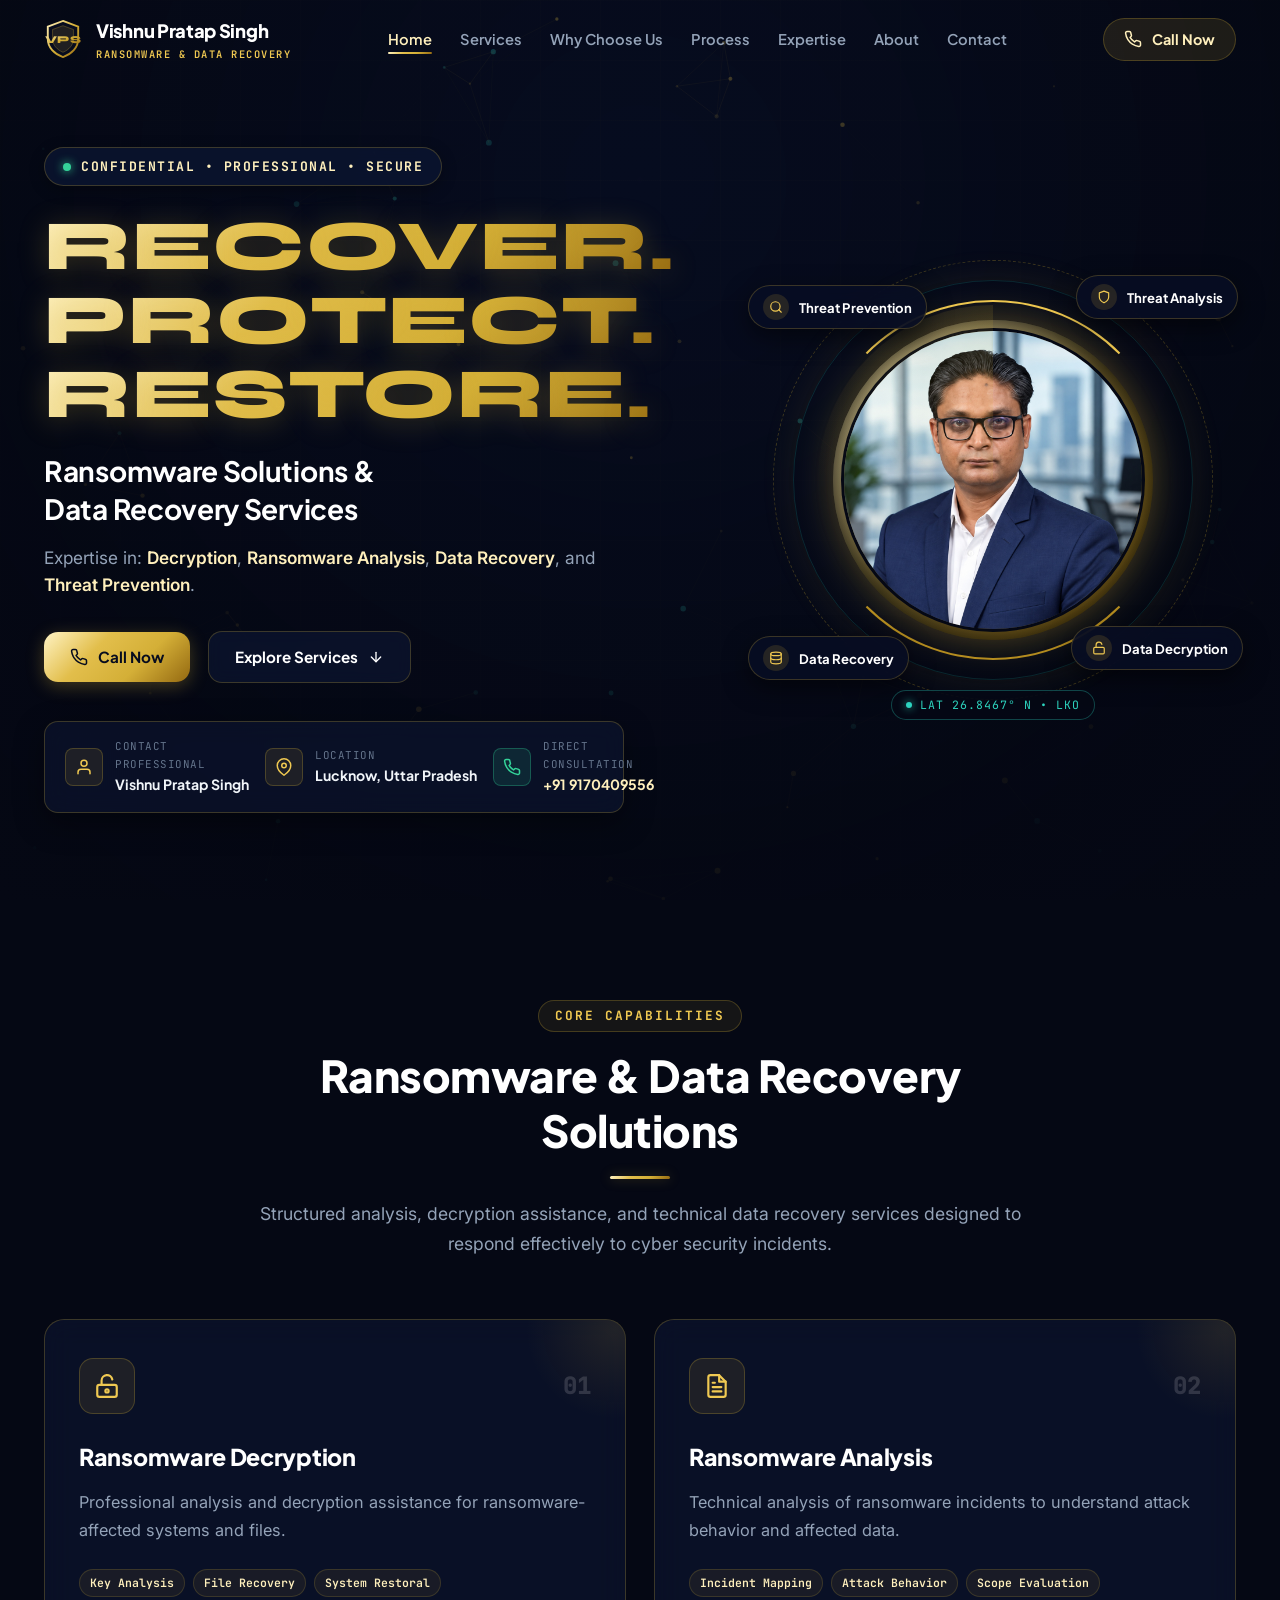
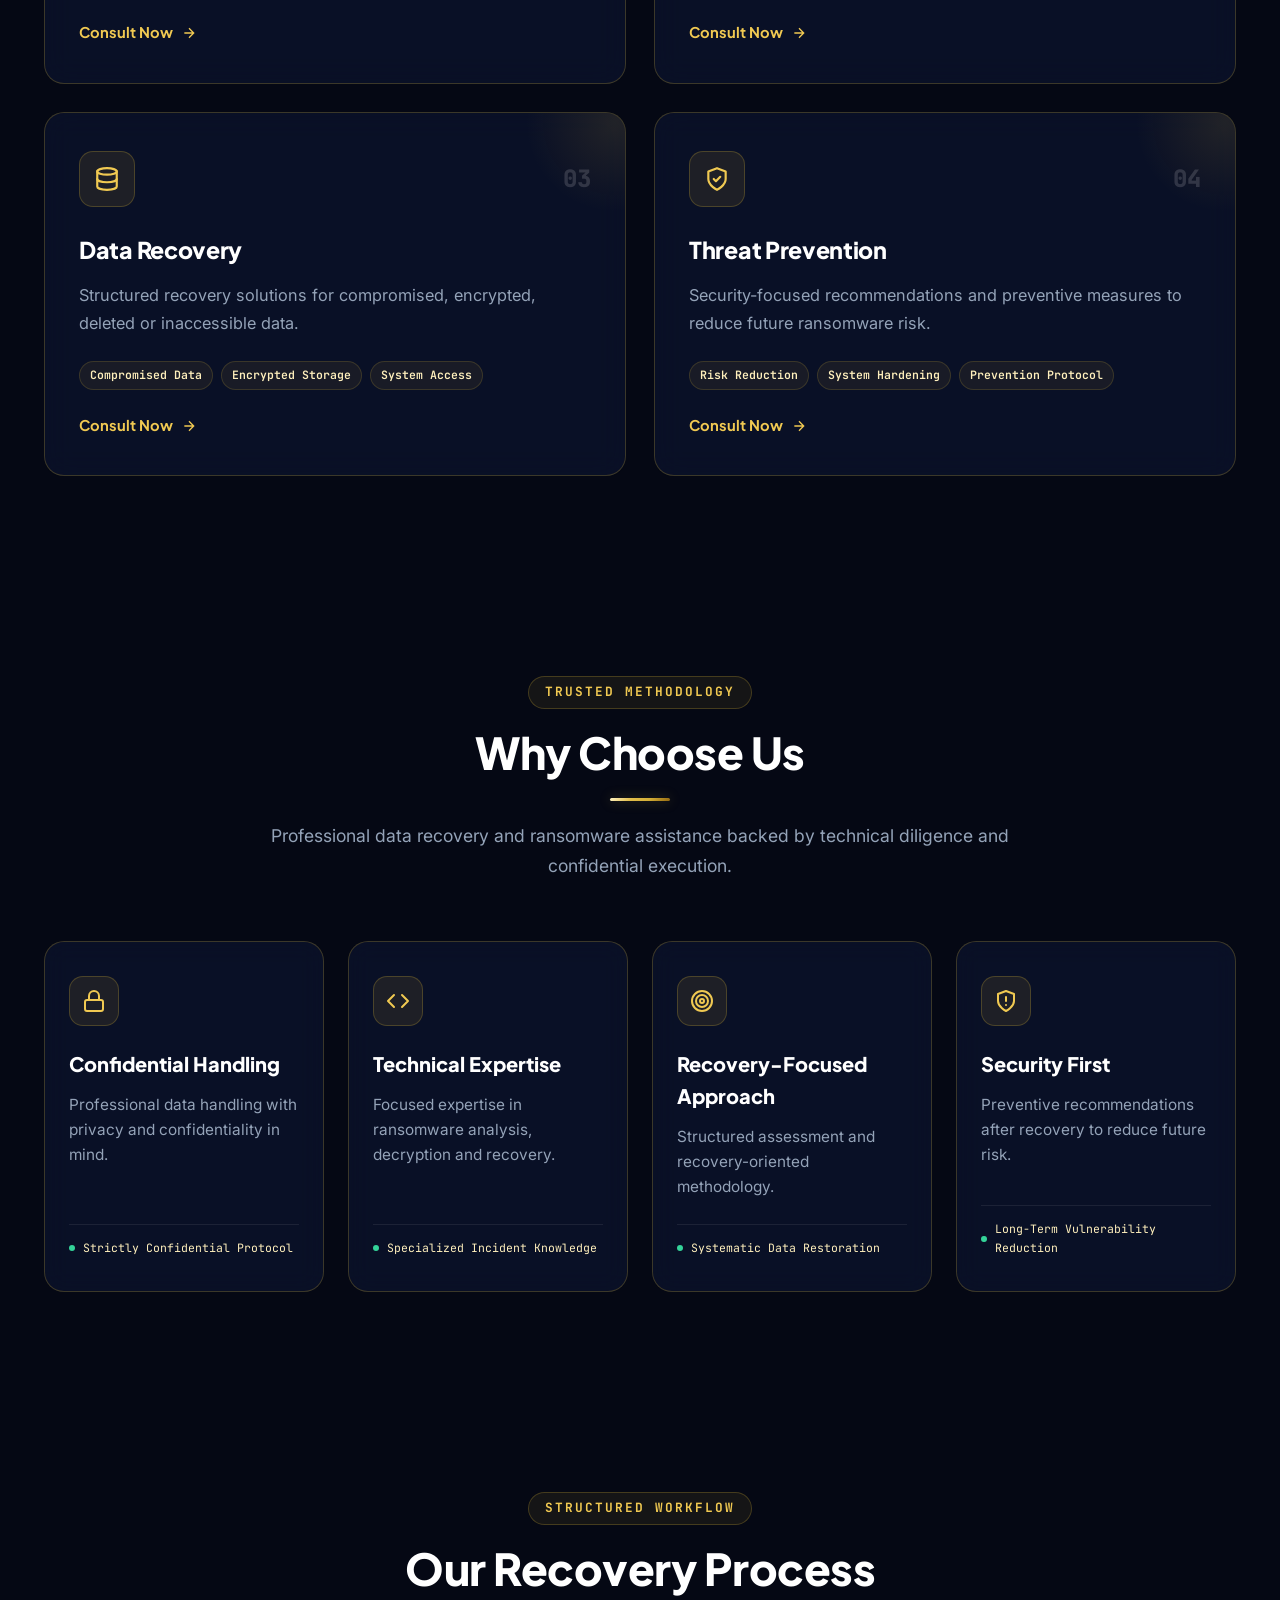
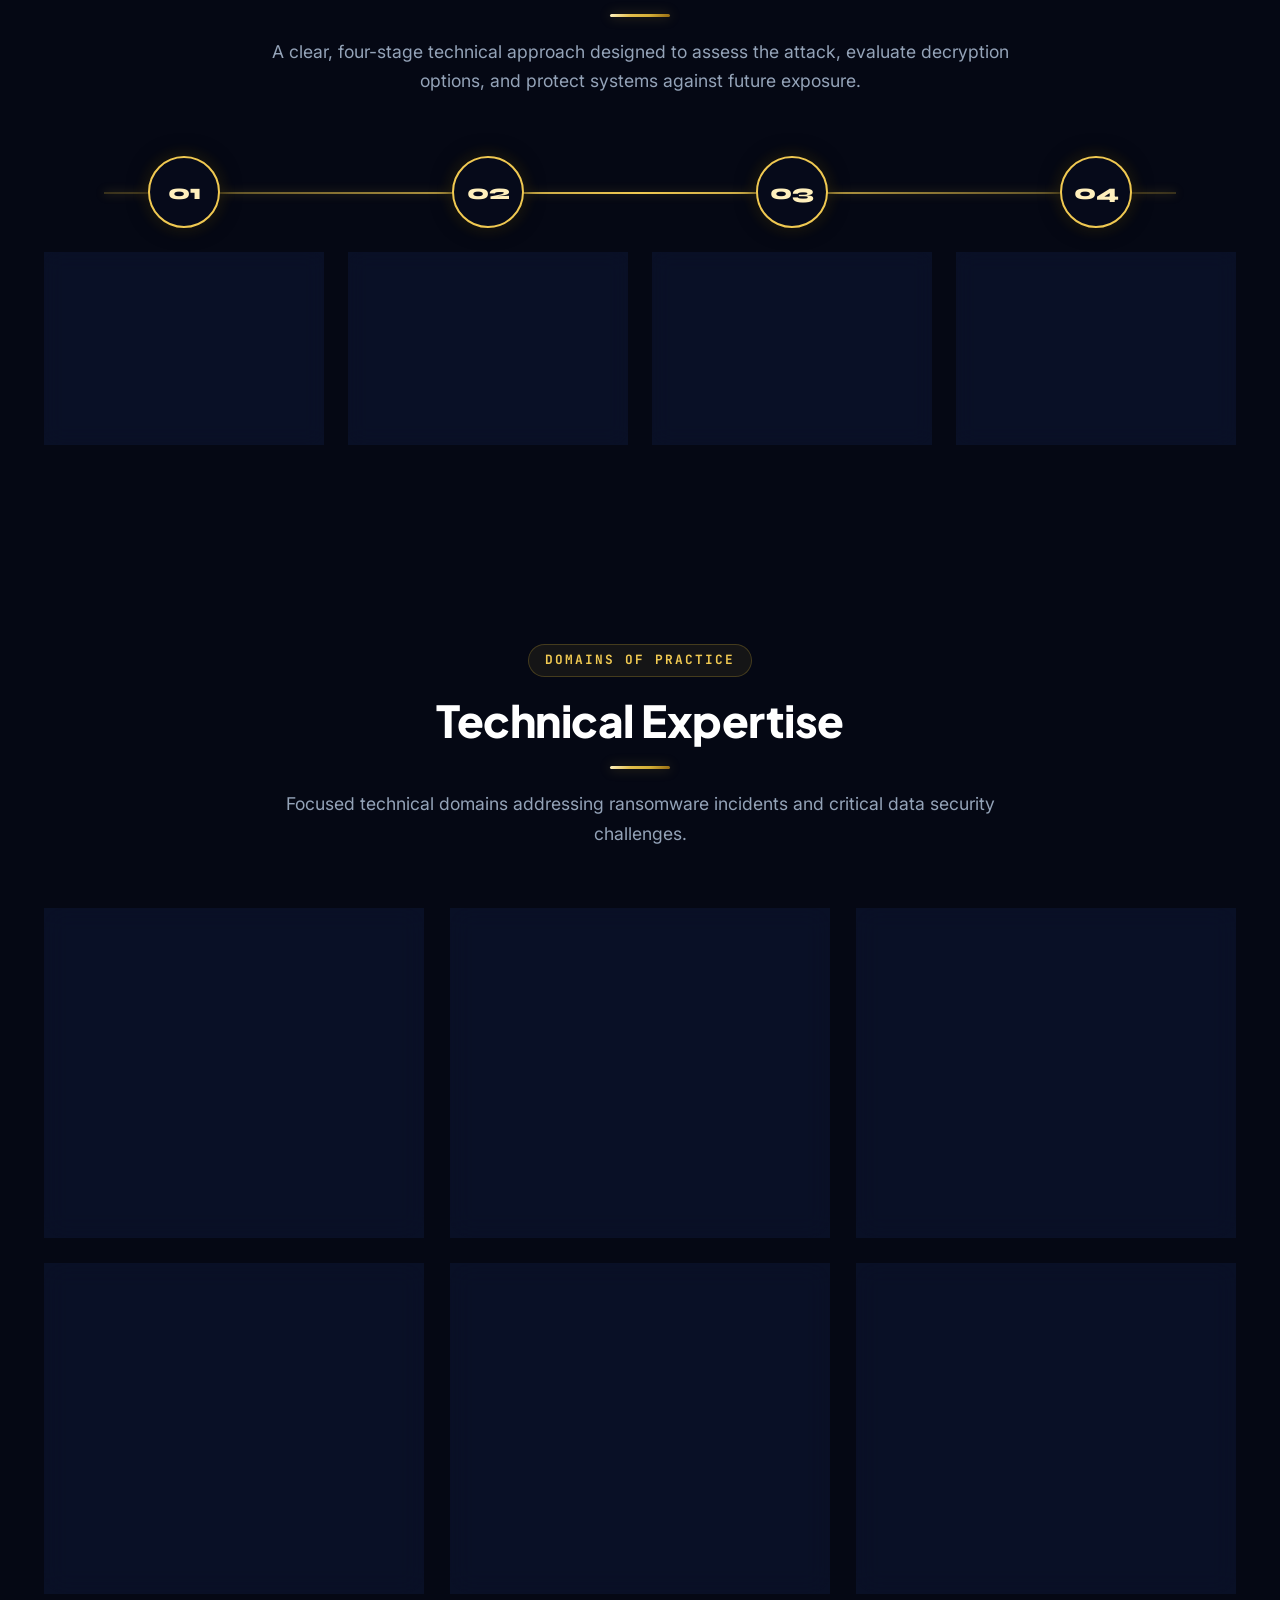
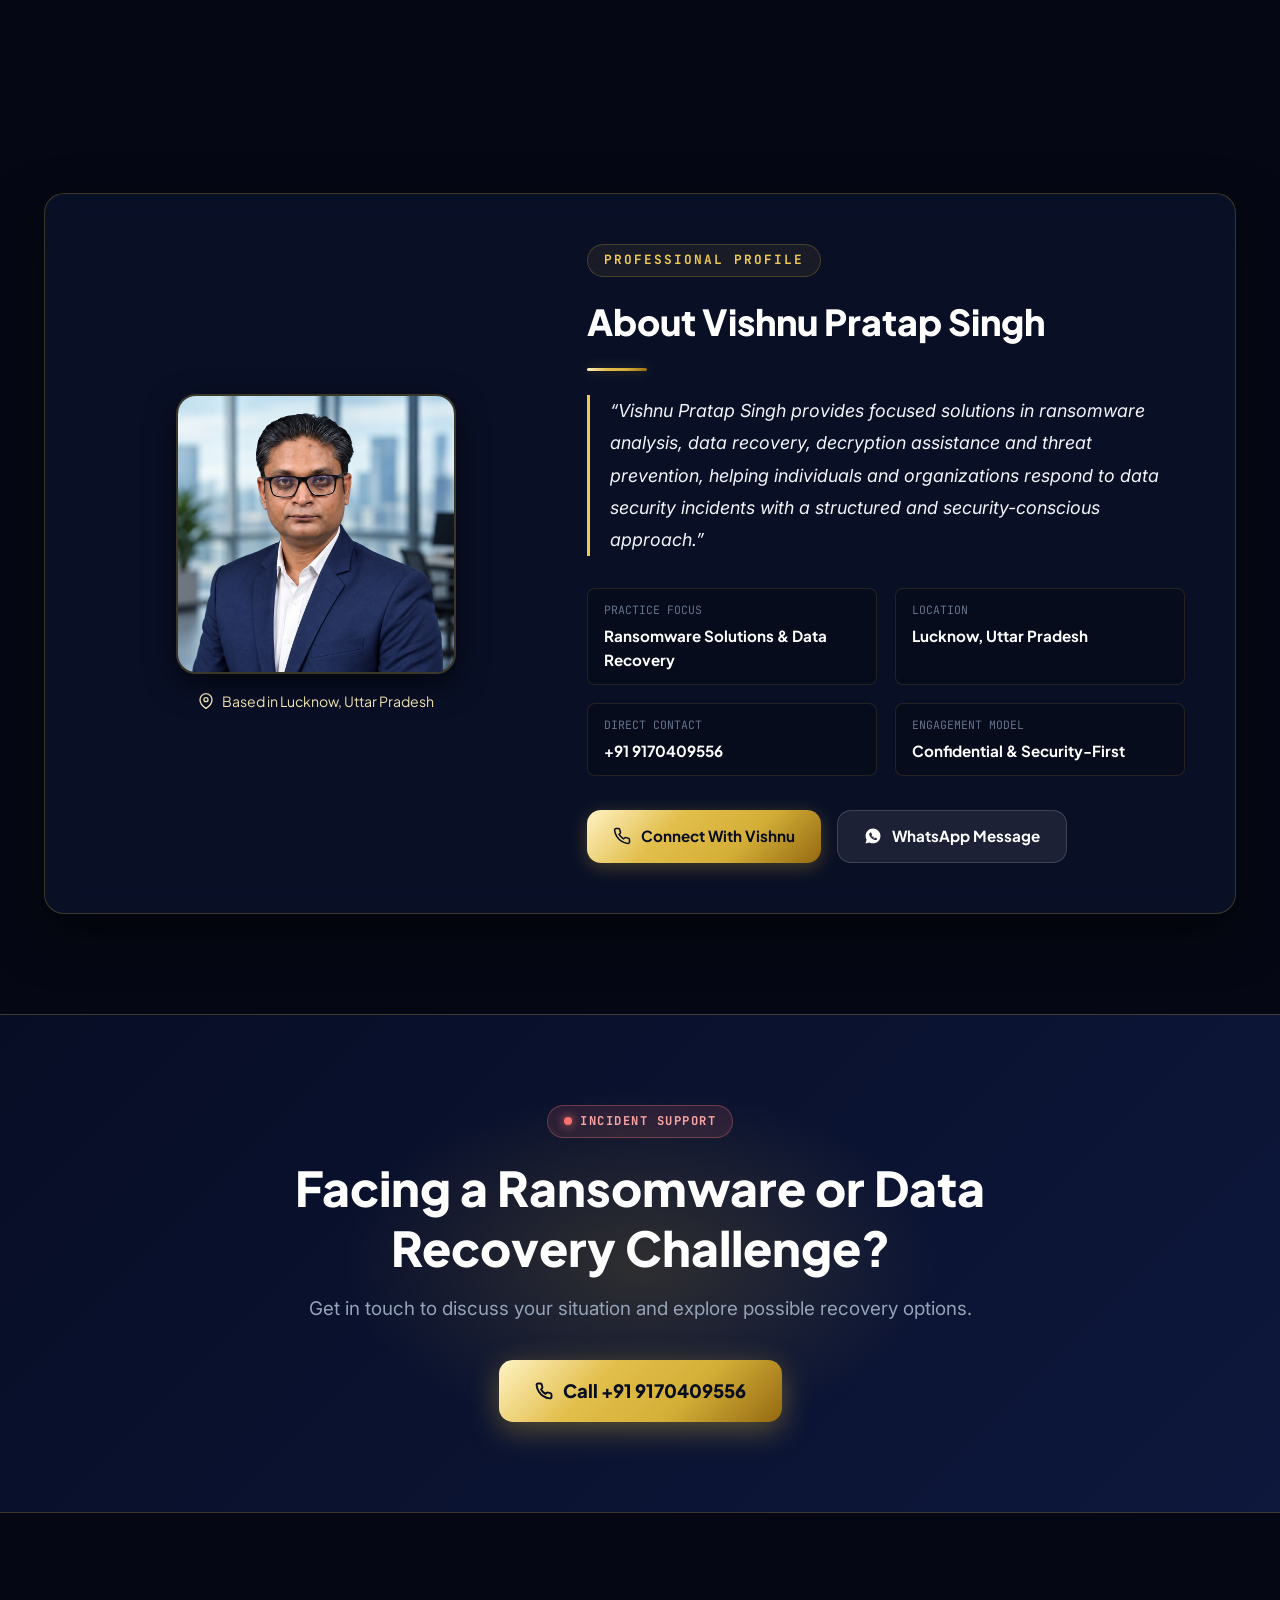
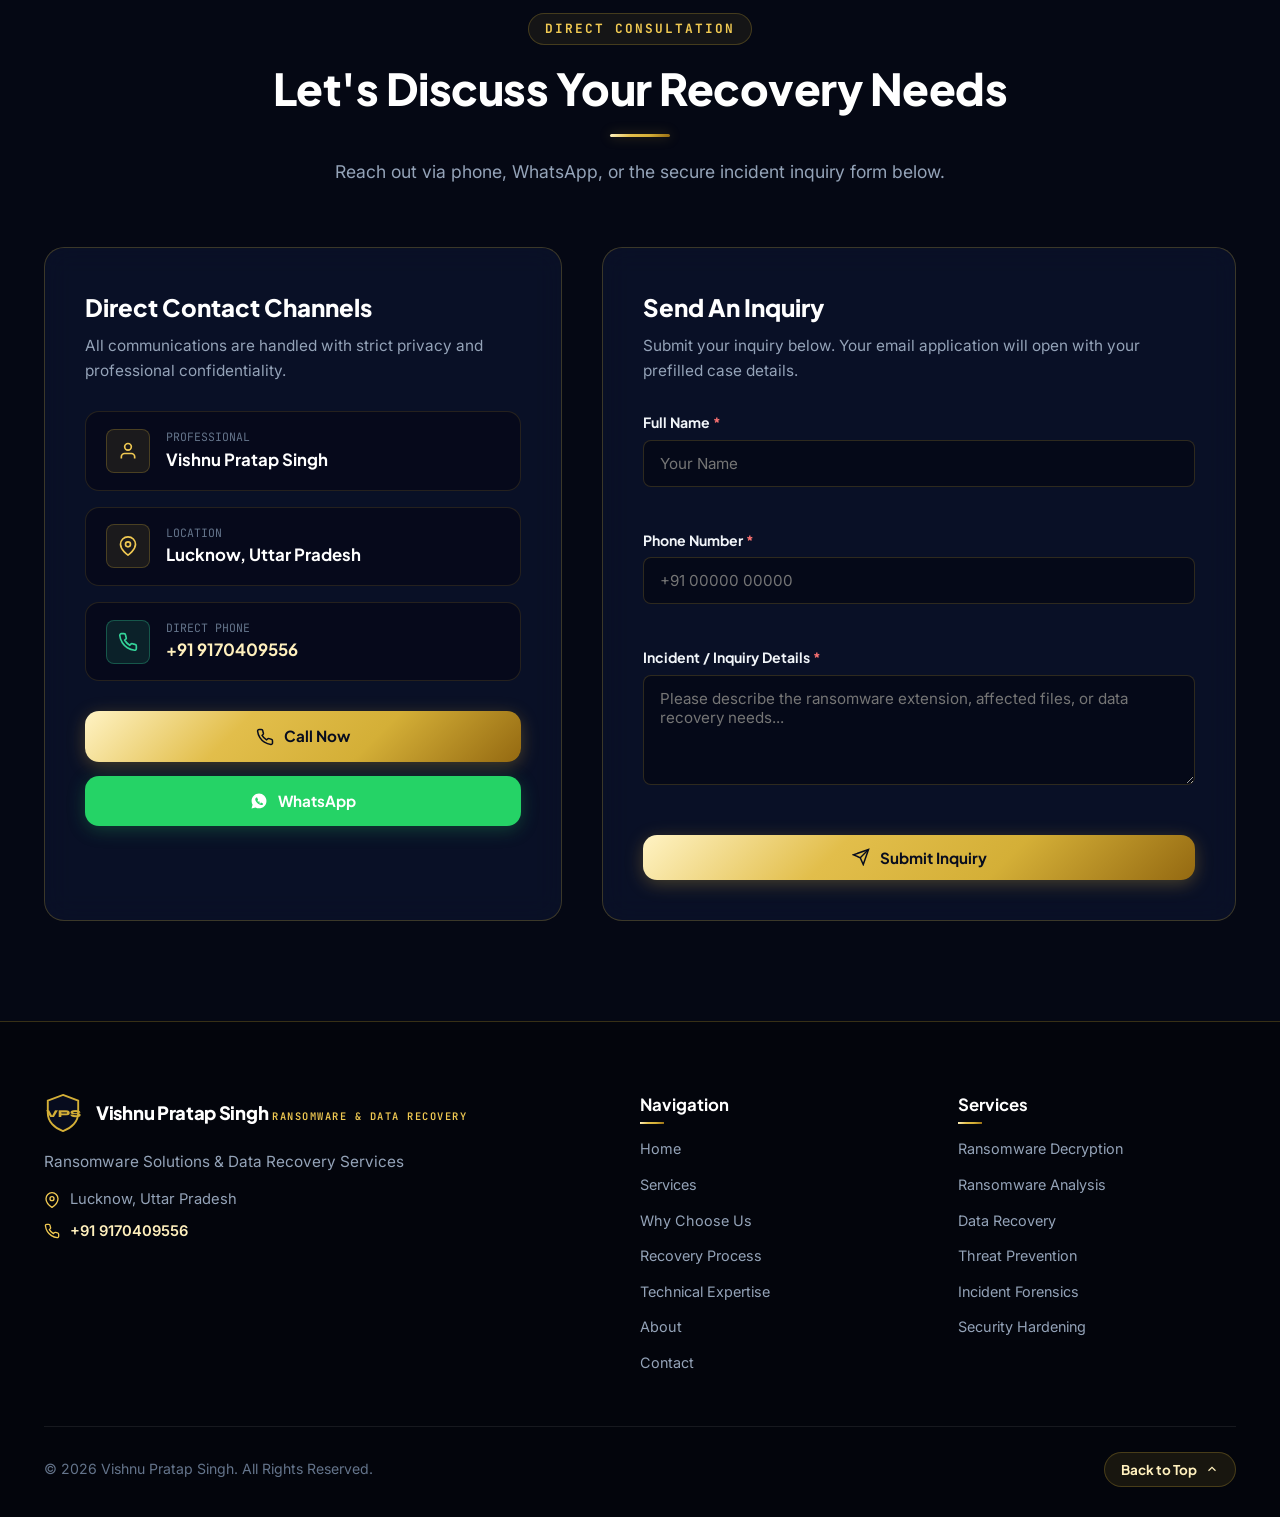
==== index.html @ 56845a91 "feat: complete premium cybersecurity website for Vishnu Pratap Singh" ====
<!DOCTYPE html>
<html lang="en">
<head>
  <meta charset="UTF-8">
  <meta name="viewport" content="width=device-width, initial-scale=1.0">
  <meta http-equiv="X-UA-Compatible" content="ie=edge">
  
  <title>Vishnu Pratap Singh | Ransomware Solutions & Data Recovery</title>
  <meta name="description" content="Professional ransomware solutions, data recovery, decryption, ransomware analysis and threat prevention services in Lucknow, Uttar Pradesh.">
  <meta name="keywords" content="Vishnu Pratap Singh, Ransomware Solutions, Data Recovery Services, Data Decryption, Ransomware Analysis, Threat Prevention, Lucknow, Uttar Pradesh, Cybersecurity">
  <meta name="author" content="Vishnu Pratap Singh">
  <meta name="theme-color" content="#050814">
  <link rel="canonical" href="https://rahul2003-debug-code.github.io/vishnu/">

  <!-- Open Graph / Facebook -->
  <meta property="og:type" content="website">
  <meta property="og:url" content="https://rahul2003-debug-code.github.io/vishnu/">
  <meta property="og:title" content="Vishnu Pratap Singh | Ransomware Solutions & Data Recovery">
  <meta property="og:description" content="Professional ransomware solutions, data recovery, decryption, ransomware analysis and threat prevention services in Lucknow, Uttar Pradesh.">
  <meta property="og:image" content="assets/vishnu-pratap-singh.jpg">

  <!-- Twitter Card -->
  <meta name="twitter:card" content="summary_large_image">
  <meta name="twitter:title" content="Vishnu Pratap Singh | Ransomware Solutions & Data Recovery">
  <meta name="twitter:description" content="Professional ransomware solutions, data recovery, decryption, ransomware analysis and threat prevention services in Lucknow, Uttar Pradesh.">
  <meta name="twitter:image" content="assets/vishnu-pratap-singh.jpg">

  <!-- Favicon & Manifest -->
  <link rel="icon" type="image/svg+xml" href="assets/favicon.svg">
  <link rel="manifest" href="assets/site.webmanifest">

  <!-- Google Fonts Preconnect -->
  <link rel="preconnect" href="https://fonts.googleapis.com">
  <link rel="preconnect" href="https://fonts.gstatic.com" crossorigin>
  <link href="https://fonts.googleapis.com/css2?family=Inter:wght@300;400;500;600;700&family=JetBrains+Mono:wght@400;500;700&family=Plus+Jakarta+Sans:wght@500;600;700;800&family=Syne:wght@700;800;900&display=swap" rel="stylesheet">

  <!-- Stylesheet -->
  <link rel="stylesheet" href="style.css">

  <!-- Schema.org Structured Data -->
  <script type="application/ld+json">
  {
    "@context": "https://schema.org",
    "@type": "ProfessionalService",
    "name": "Vishnu Pratap Singh - Ransomware Solutions & Data Recovery Services",
    "image": "https://rahul2003-debug-code.github.io/vishnu/assets/vishnu-pratap-singh.jpg",
    "telephone": "+919170409556",
    "url": "https://rahul2003-debug-code.github.io/vishnu/",
    "address": {
      "@type": "PostalAddress",
      "addressLocality": "Lucknow",
      "addressRegion": "Uttar Pradesh",
      "addressCountry": "IN"
    },
    "description": "Professional ransomware solutions, data recovery, decryption, ransomware analysis and threat prevention services in Lucknow, Uttar Pradesh.",
    "founder": {
      "@type": "Person",
      "name": "Vishnu Pratap Singh",
      "jobTitle": "Ransomware Solutions & Data Recovery Specialist"
    },
    "knowsAbout": [
      "Data Decryption",
      "Ransomware Analysis",
      "Data Recovery",
      "Threat Prevention",
      "Cybersecurity Incident Response"
    ],
    "priceRange": "$$"
  }
  </script>
</head>
<body>
  <!-- Background Canvas for Cyber Particle Grid -->
  <canvas id="cyber-canvas" class="cyber-canvas" aria-hidden="true"></canvas>
  <div class="cyber-overlay" aria-hidden="true"></div>

  <!-- Accessibility Skip Link -->
  <a href="#main-content" class="skip-to-content">Skip to main content</a>

  <!-- Header / Navbar -->
  <header id="navbar" class="header">
    <div class="container header-container">
      <a href="#home" class="brand-logo" aria-label="Vishnu Pratap Singh Homepage">
        <div class="brand-shield" aria-hidden="true">
          <svg class="shield-icon" viewBox="0 0 40 44" fill="none" xmlns="http://www.w3.org/2000/svg">
            <path d="M20 3L36 9V22C36 31 29 38 20 41C11 38 4 31 4 22V9L20 3Z" stroke="url(#logoGold)" stroke-width="2" fill="#070c1e"/>
            <path d="M20 8L31 12V22C31 28.5 26 33.5 20 36C14 33.5 9 28.5 9 22V12L20 8Z" fill="rgba(212, 175, 55, 0.12)" stroke="rgba(212, 175, 55, 0.3)"/>
            <text x="20" y="26" font-family="'Syne', sans-serif" font-size="11" font-weight="900" fill="url(#logoGold)" text-anchor="middle" letter-spacing="0.5">VPS</text>
            <defs>
              <linearGradient id="logoGold" x1="0%" y1="0%" x2="100%" y2="100%">
                <stop offset="0%" stop-color="#fff0bd"/>
                <stop offset="50%" stop-color="#d4af37"/>
                <stop offset="100%" stop-color="#9a6e14"/>
              </linearGradient>
            </defs>
          </svg>
        </div>
        <div class="brand-info">
          <span class="brand-name">Vishnu Pratap Singh</span>
          <span class="brand-tag">RANSOMWARE & DATA RECOVERY</span>
        </div>
      </a>

      <!-- Desktop Navigation -->
      <nav class="nav-menu" id="navMenu" aria-label="Main Navigation">
        <ul class="nav-list">
          <li><a href="#home" class="nav-link active">Home</a></li>
          <li><a href="#services" class="nav-link">Services</a></li>
          <li><a href="#why-us" class="nav-link">Why Choose Us</a></li>
          <li><a href="#process" class="nav-link">Process</a></li>
          <li><a href="#expertise" class="nav-link">Expertise</a></li>
          <li><a href="#about" class="nav-link">About</a></li>
          <li><a href="#contact" class="nav-link">Contact</a></li>
        </ul>
      </nav>

      <!-- Nav Call Button & Mobile Toggle -->
      <div class="header-actions">
        <a href="tel:+919170409556" class="btn btn-call-nav" aria-label="Call Vishnu Pratap Singh immediately">
          <svg class="btn-icon" viewBox="0 0 24 24" fill="none" stroke="currentColor" stroke-width="2" stroke-linecap="round" stroke-linejoin="round">
            <path d="M22 16.92v3a2 2 0 0 1-2.18 2 19.79 19.79 0 0 1-8.63-3.07 19.5 19.5 0 0 1-6-6 19.79 19.79 0 0 1-3.07-8.67A2 2 0 0 1 4.11 2h3a2 2 0 0 1 2 1.72 12.84 12.84 0 0 0 .7 2.81 2 2 0 0 1-.45 2.11L8.09 9.91a16 16 0 0 0 6 6l1.27-1.27a2 2 0 0 1 2.11-.45 12.84 12.84 0 0 0 2.81.7A2 2 0 0 1 22 16.92z"></path>
          </svg>
          <span>Call Now</span>
        </a>

        <button type="button" class="mobile-toggle" id="mobileToggle" aria-controls="mobileDrawer" aria-expanded="false" aria-label="Toggle navigation menu">
          <span class="bar bar-1"></span>
          <span class="bar bar-2"></span>
          <span class="bar bar-3"></span>
        </button>
      </div>
    </div>

    <!-- Mobile Navigation Drawer -->
    <div class="mobile-drawer" id="mobileDrawer" aria-hidden="true">
      <div class="mobile-drawer-inner">
        <ul class="mobile-nav-list">
          <li><a href="#home" class="mobile-nav-link">Home</a></li>
          <li><a href="#services" class="mobile-nav-link">Services</a></li>
          <li><a href="#why-us" class="mobile-nav-link">Why Choose Us</a></li>
          <li><a href="#process" class="mobile-nav-link">Process</a></li>
          <li><a href="#expertise" class="mobile-nav-link">Expertise</a></li>
          <li><a href="#about" class="mobile-nav-link">About</a></li>
          <li><a href="#contact" class="mobile-nav-link">Contact</a></li>
        </ul>
        <div class="mobile-drawer-footer">
          <a href="tel:+919170409556" class="btn btn-primary btn-full">
            <svg class="btn-icon" viewBox="0 0 24 24" fill="none" stroke="currentColor" stroke-width="2" stroke-linecap="round" stroke-linejoin="round">
              <path d="M22 16.92v3a2 2 0 0 1-2.18 2 19.79 19.79 0 0 1-8.63-3.07 19.5 19.5 0 0 1-6-6 19.79 19.79 0 0 1-3.07-8.67A2 2 0 0 1 4.11 2h3a2 2 0 0 1 2 1.72 12.84 12.84 0 0 0 .7 2.81 2 2 0 0 1-.45 2.11L8.09 9.91a16 16 0 0 0 6 6l1.27-1.27a2 2 0 0 1 2.11-.45 12.84 12.84 0 0 0 2.81.7A2 2 0 0 1 22 16.92z"></path>
            </svg>
            <span>Call +91 9170409556</span>
          </a>
          <a href="https://wa.me/919170409556" target="_blank" rel="noopener noreferrer" class="btn btn-secondary btn-full">
            <svg class="btn-icon" viewBox="0 0 24 24" fill="currentColor">
              <path d="M12.04 2c-5.46 0-9.91 4.45-9.91 9.91 0 1.75.46 3.45 1.32 4.95L2.05 22l5.25-1.38c1.45.79 3.08 1.21 4.74 1.21 5.46 0 9.91-4.45 9.91-9.91 0-2.65-1.03-5.14-2.9-7.01A9.816 9.816 0 0 0 12.04 2zm5.79 14.07c-.24.68-1.4 1.3-1.94 1.38-.49.07-1.12.1-3.23-.78-2.69-1.11-4.41-3.87-4.54-4.05-.13-.18-1.09-1.45-1.09-2.77 0-1.32.69-1.97.94-2.24.25-.26.54-.33.72-.33.18 0 .36 0 .52.01.17.01.4.07.61.57.24.58.82 2 .89 2.15.07.15.12.33.02.53-.1.2-.15.33-.3.51-.15.18-.31.4-.44.54-.15.15-.3.31-.13.6.17.3 7.6 1.24 1.63 2.02.87.78 1.6 1.02 1.83 1.13.23.11.36.1.5-.06.14-.16.61-.71.77-.95.16-.24.33-.2.55-.12.22.08 1.4.66 1.64.78.24.12.4.18.46.28.06.1.06.58-.18 1.26z"/>
            </svg>
            <span>Chat on WhatsApp</span>
          </a>
        </div>
      </div>
    </div>
  </header>

  <!-- Main Content Wrapper -->
  <main id="main-content">
    
    <!-- 2. HERO SECTION -->
    <section id="home" class="hero-section">
      <div class="container hero-container">
        <!-- Hero Content (Left Side) -->
        <div class="hero-content">
          <!-- Trust Badge -->
          <div class="trust-badge" data-aos="fade-down">
            <span class="pulse-dot"></span>
            <span class="badge-text">Confidential • Professional • Secure</span>
          </div>

          <!-- Primary Tagline -->
          <h1 class="hero-tagline" data-aos="fade-up" data-aos-delay="100">
            <span class="tagline-word">RECOVER.</span>
            <span class="tagline-word">PROTECT.</span>
            <span class="tagline-word">RESTORE.</span>
          </h1>

          <!-- Subtitle -->
          <p class="hero-subtitle" data-aos="fade-up" data-aos-delay="200">
            Ransomware Solutions &amp;<br>
            Data Recovery Services
          </p>

          <!-- Expertise Line -->
          <p class="hero-expertise" data-aos="fade-up" data-aos-delay="300">
            Expertise in: <strong>Decryption</strong>, <strong>Ransomware Analysis</strong>, <strong>Data Recovery</strong>, and <strong>Threat Prevention</strong>.
          </p>

          <!-- Primary Hero Actions -->
          <div class="hero-actions" data-aos="fade-up" data-aos-delay="400">
            <a href="tel:+919170409556" class="btn btn-primary btn-glow" id="heroCallBtn">
              <svg class="btn-icon" viewBox="0 0 24 24" fill="none" stroke="currentColor" stroke-width="2" stroke-linecap="round" stroke-linejoin="round">
                <path d="M22 16.92v3a2 2 0 0 1-2.18 2 19.79 19.79 0 0 1-8.63-3.07 19.5 19.5 0 0 1-6-6 19.79 19.79 0 0 1-3.07-8.67A2 2 0 0 1 4.11 2h3a2 2 0 0 1 2 1.72 12.84 12.84 0 0 0 .7 2.81 2 2 0 0 1-.45 2.11L8.09 9.91a16 16 0 0 0 6 6l1.27-1.27a2 2 0 0 1 2.11-.45 12.84 12.84 0 0 0 2.81.7A2 2 0 0 1 22 16.92z"></path>
              </svg>
              <span>Call Now</span>
            </a>
            <a href="#services" class="btn btn-outline" id="heroServicesBtn">
              <span>Explore Services</span>
              <svg class="btn-icon-right" viewBox="0 0 24 24" fill="none" stroke="currentColor" stroke-width="2" stroke-linecap="round" stroke-linejoin="round">
                <line x1="12" y1="5" x2="12" y2="19"></line>
                <polyline points="19 12 12 19 5 12"></polyline>
              </svg>
            </a>
          </div>

          <!-- Hero Contact Info Card -->
          <div class="hero-contact-card" data-aos="fade-up" data-aos-delay="500">
            <div class="contact-card-grid">
              <div class="contact-item">
                <div class="contact-icon">
                  <svg viewBox="0 0 24 24" fill="none" stroke="currentColor" stroke-width="2" stroke-linecap="round" stroke-linejoin="round">
                    <path d="M20 21v-2a4 4 0 0 0-4-4H8a4 4 0 0 0-4 4v2"></path>
                    <circle cx="12" cy="7" r="4"></circle>
                  </svg>
                </div>
                <div class="contact-text">
                  <span class="label">Contact Professional</span>
                  <span class="value">Vishnu Pratap Singh</span>
                </div>
              </div>

              <div class="contact-item">
                <div class="contact-icon">
                  <svg viewBox="0 0 24 24" fill="none" stroke="currentColor" stroke-width="2" stroke-linecap="round" stroke-linejoin="round">
                    <path d="M21 10c0 7-9 13-9 13s-9-6-9-13a9 9 0 0 1 18 0z"></path>
                    <circle cx="12" cy="10" r="3"></circle>
                  </svg>
                </div>
                <div class="contact-text">
                  <span class="label">Location</span>
                  <span class="value">Lucknow, Uttar Pradesh</span>
                </div>
              </div>

              <div class="contact-item">
                <div class="contact-icon phone-highlight">
                  <svg viewBox="0 0 24 24" fill="none" stroke="currentColor" stroke-width="2" stroke-linecap="round" stroke-linejoin="round">
                    <path d="M22 16.92v3a2 2 0 0 1-2.18 2 19.79 19.79 0 0 1-8.63-3.07 19.5 19.5 0 0 1-6-6 19.79 19.79 0 0 1-3.07-8.67A2 2 0 0 1 4.11 2h3a2 2 0 0 1 2 1.72 12.84 12.84 0 0 0 .7 2.81 2 2 0 0 1-.45 2.11L8.09 9.91a16 16 0 0 0 6 6l1.27-1.27a2 2 0 0 1 2.11-.45 12.84 12.84 0 0 0 2.81.7A2 2 0 0 1 22 16.92z"></path>
                  </svg>
                </div>
                <div class="contact-text">
                  <span class="label">Direct Consultation</span>
                  <a href="tel:+919170409556" class="value phone-link">+91 9170409556</a>
                </div>
              </div>
            </div>
          </div>
        </div>

        <!-- Hero Visual (Right Side) -->
        <div class="hero-visual" data-aos="zoom-in" data-aos-delay="200">
          <div class="portrait-stage">
            <!-- Animated Cyber Ring Glows -->
            <div class="cyber-ring ring-outer"></div>
            <div class="cyber-ring ring-mid"></div>
            <div class="cyber-ring ring-inner"></div>
            
            <!-- Radar Scanner Beam Overlay -->
            <div class="radar-sweep" aria-hidden="true"></div>

            <!-- Portrait Frame -->
            <div class="portrait-frame">
              <img 
                src="assets/vishnu-pratap-singh.jpg" 
                alt="Vishnu Pratap Singh - Ransomware Solutions & Data Recovery Specialist" 
                class="portrait-img"
                loading="eager"
                fetchpriority="high"
              >
              <div class="portrait-ambient-glow" aria-hidden="true"></div>
            </div>

            <!-- Floating Cyber Badges / Icons -->
            <div class="floating-chip chip-1" title="Threat Analysis">
              <div class="chip-icon">
                <svg viewBox="0 0 24 24" fill="none" stroke="currentColor" stroke-width="2" stroke-linecap="round" stroke-linejoin="round">
                  <path d="M12 22s8-4 8-10V5l-8-3-8 3v7c0 6 8 10 8 10z"></path>
                </svg>
              </div>
              <span class="chip-label">Threat Analysis</span>
            </div>

            <div class="floating-chip chip-2" title="Data Decryption">
              <div class="chip-icon">
                <svg viewBox="0 0 24 24" fill="none" stroke="currentColor" stroke-width="2" stroke-linecap="round" stroke-linejoin="round">
                  <rect x="3" y="11" width="18" height="11" rx="2" ry="2"></rect>
                  <path d="M7 11V7a5 5 0 0 1 9.9-1"></path>
                </svg>
              </div>
              <span class="chip-label">Data Decryption</span>
            </div>

            <div class="floating-chip chip-3" title="Data Recovery">
              <div class="chip-icon">
                <svg viewBox="0 0 24 24" fill="none" stroke="currentColor" stroke-width="2" stroke-linecap="round" stroke-linejoin="round">
                  <ellipse cx="12" cy="5" rx="9" ry="3"></ellipse>
                  <path d="M21 12c0 1.66-4 3-9 3s-9-1.34-9-3"></path>
                  <path d="M3 5v14c0 1.66 4 3 9 3s9-1.34 9-3V5"></path>
                </svg>
              </div>
              <span class="chip-label">Data Recovery</span>
            </div>

            <div class="floating-chip chip-4" title="Incident Response">
              <div class="chip-icon">
                <svg viewBox="0 0 24 24" fill="none" stroke="currentColor" stroke-width="2" stroke-linecap="round" stroke-linejoin="round">
                  <circle cx="11" cy="11" r="8"></circle>
                  <line x1="21" y1="21" x2="16.65" y2="16.65"></line>
                </svg>
              </div>
              <span class="chip-label">Threat Prevention</span>
            </div>

            <!-- Tech Coordinate Marker -->
            <div class="tech-coordinate-badge" aria-hidden="true">
              <span class="coord-dot"></span>
              <span class="coord-text">LAT 26.8467° N • LKO</span>
            </div>
          </div>
        </div>
      </div>
    </section>

    <!-- 3. SERVICES SECTION -->
    <section id="services" class="section services-section">
      <div class="container">
        <div class="section-header" data-aos="fade-up">
          <span class="section-tag">CORE CAPABILITIES</span>
          <h2 class="section-title">Ransomware &amp; Data Recovery Solutions</h2>
          <div class="section-divider"></div>
          <p class="section-desc">
            Structured analysis, decryption assistance, and technical data recovery services designed to respond effectively to cyber security incidents.
          </p>
        </div>

        <div class="services-grid">
          <!-- Service Card 1 -->
          <div class="service-card" data-aos="fade-up" data-aos-delay="100">
            <div class="service-card-glow" aria-hidden="true"></div>
            <div class="service-header">
              <div class="service-icon-box">
                <svg viewBox="0 0 24 24" fill="none" stroke="currentColor" stroke-width="2" stroke-linecap="round" stroke-linejoin="round">
                  <rect x="3" y="11" width="18" height="11" rx="2" ry="2"></rect>
                  <path d="M7 11V7a5 5 0 0 1 9.9-1"></path>
                  <circle cx="12" cy="16.5" r="1.5"></circle>
                </svg>
              </div>
              <span class="service-num">01</span>
            </div>
            <h3 class="service-title">Ransomware Decryption</h3>
            <p class="service-desc">
              Professional analysis and decryption assistance for ransomware-affected systems and files.
            </p>
            <div class="service-meta">
              <span class="meta-pill">Key Analysis</span>
              <span class="meta-pill">File Recovery</span>
              <span class="meta-pill">System Restoral</span>
            </div>
            <a href="tel:+919170409556" class="service-cta" aria-label="Inquire about Ransomware Decryption">
              <span>Consult Now</span>
              <svg viewBox="0 0 24 24" fill="none" stroke="currentColor" stroke-width="2"><path d="M5 12h14M12 5l7 7-7 7"/></svg>
            </a>
          </div>

          <!-- Service Card 2 -->
          <div class="service-card" data-aos="fade-up" data-aos-delay="200">
            <div class="service-card-glow" aria-hidden="true"></div>
            <div class="service-header">
              <div class="service-icon-box">
                <svg viewBox="0 0 24 24" fill="none" stroke="currentColor" stroke-width="2" stroke-linecap="round" stroke-linejoin="round">
                  <path d="M14 2H6a2 2 0 0 0-2 2v16a2 2 0 0 0 2 2h12a2 2 0 0 0 2-2V8z"></path>
                  <polyline points="14 2 14 8 20 8"></polyline>
                  <line x1="16" y1="13" x2="8" y2="13"></line>
                  <line x1="16" y1="17" x2="8" y2="17"></line>
                  <polyline points="10 9 9 9 8 9"></polyline>
                </svg>
              </div>
              <span class="service-num">02</span>
            </div>
            <h3 class="service-title">Ransomware Analysis</h3>
            <p class="service-desc">
              Technical analysis of ransomware incidents to understand attack behavior and affected data.
            </p>
            <div class="service-meta">
              <span class="meta-pill">Incident Mapping</span>
              <span class="meta-pill">Attack Behavior</span>
              <span class="meta-pill">Scope Evaluation</span>
            </div>
            <a href="tel:+919170409556" class="service-cta" aria-label="Inquire about Ransomware Analysis">
              <span>Consult Now</span>
              <svg viewBox="0 0 24 24" fill="none" stroke="currentColor" stroke-width="2"><path d="M5 12h14M12 5l7 7-7 7"/></svg>
            </a>
          </div>

          <!-- Service Card 3 -->
          <div class="service-card" data-aos="fade-up" data-aos-delay="300">
            <div class="service-card-glow" aria-hidden="true"></div>
            <div class="service-header">
              <div class="service-icon-box">
                <svg viewBox="0 0 24 24" fill="none" stroke="currentColor" stroke-width="2" stroke-linecap="round" stroke-linejoin="round">
                  <ellipse cx="12" cy="5" rx="9" ry="3"></ellipse>
                  <path d="M21 12c0 1.66-4 3-9 3s-9-1.34-9-3"></path>
                  <path d="M3 5v14c0 1.66 4 3 9 3s9-1.34 9-3V5"></path>
                </svg>
              </div>
              <span class="service-num">03</span>
            </div>
            <h3 class="service-title">Data Recovery</h3>
            <p class="service-desc">
              Structured recovery solutions for compromised, encrypted, deleted or inaccessible data.
            </p>
            <div class="service-meta">
              <span class="meta-pill">Compromised Data</span>
              <span class="meta-pill">Encrypted Storage</span>
              <span class="meta-pill">System Access</span>
            </div>
            <a href="tel:+919170409556" class="service-cta" aria-label="Inquire about Data Recovery">
              <span>Consult Now</span>
              <svg viewBox="0 0 24 24" fill="none" stroke="currentColor" stroke-width="2"><path d="M5 12h14M12 5l7 7-7 7"/></svg>
            </a>
          </div>

          <!-- Service Card 4 -->
          <div class="service-card" data-aos="fade-up" data-aos-delay="400">
            <div class="service-card-glow" aria-hidden="true"></div>
            <div class="service-header">
              <div class="service-icon-box">
                <svg viewBox="0 0 24 24" fill="none" stroke="currentColor" stroke-width="2" stroke-linecap="round" stroke-linejoin="round">
                  <path d="M12 22s8-4 8-10V5l-8-3-8 3v7c0 6 8 10 8 10z"></path>
                  <path d="m9 12 2 2 4-4"></path>
                </svg>
              </div>
              <span class="service-num">04</span>
            </div>
            <h3 class="service-title">Threat Prevention</h3>
            <p class="service-desc">
              Security-focused recommendations and preventive measures to reduce future ransomware risk.
            </p>
            <div class="service-meta">
              <span class="meta-pill">Risk Reduction</span>
              <span class="meta-pill">System Hardening</span>
              <span class="meta-pill">Prevention Protocol</span>
            </div>
            <a href="tel:+919170409556" class="service-cta" aria-label="Inquire about Threat Prevention">
              <span>Consult Now</span>
              <svg viewBox="0 0 24 24" fill="none" stroke="currentColor" stroke-width="2"><path d="M5 12h14M12 5l7 7-7 7"/></svg>
            </a>
          </div>
        </div>
      </div>
    </section>

    <!-- 4. WHY CHOOSE US SECTION -->
    <section id="why-us" class="section why-us-section">
      <div class="container">
        <div class="section-header" data-aos="fade-up">
          <span class="section-tag">TRUSTED METHODOLOGY</span>
          <h2 class="section-title">Why Choose Us</h2>
          <div class="section-divider"></div>
          <p class="section-desc">
            Professional data recovery and ransomware assistance backed by technical diligence and confidential execution.
          </p>
        </div>

        <div class="why-us-grid">
          <!-- Pillar 1 -->
          <div class="why-card" data-aos="fade-up" data-aos-delay="100">
            <div class="why-icon-container">
              <svg viewBox="0 0 24 24" fill="none" stroke="currentColor" stroke-width="2" stroke-linecap="round" stroke-linejoin="round">
                <rect x="3" y="11" width="18" height="11" rx="2" ry="2"></rect>
                <path d="M7 11V7a5 5 0 0 1 10 0v4"></path>
              </svg>
            </div>
            <h3 class="why-card-title">Confidential Handling</h3>
            <p class="why-card-desc">
              Professional data handling with privacy and confidentiality in mind.
            </p>
            <div class="why-card-footer">
              <span class="security-marker">
                <span class="marker-dot"></span> Strictly Confidential Protocol
              </span>
            </div>
          </div>

          <!-- Pillar 2 -->
          <div class="why-card" data-aos="fade-up" data-aos-delay="200">
            <div class="why-icon-container">
              <svg viewBox="0 0 24 24" fill="none" stroke="currentColor" stroke-width="2" stroke-linecap="round" stroke-linejoin="round">
                <polyline points="16 18 22 12 16 6"></polyline>
                <polyline points="8 6 2 12 8 18"></polyline>
              </svg>
            </div>
            <h3 class="why-card-title">Technical Expertise</h3>
            <p class="why-card-desc">
              Focused expertise in ransomware analysis, decryption and recovery.
            </p>
            <div class="why-card-footer">
              <span class="security-marker">
                <span class="marker-dot"></span> Specialized Incident Knowledge
              </span>
            </div>
          </div>

          <!-- Pillar 3 -->
          <div class="why-card" data-aos="fade-up" data-aos-delay="300">
            <div class="why-icon-container">
              <svg viewBox="0 0 24 24" fill="none" stroke="currentColor" stroke-width="2" stroke-linecap="round" stroke-linejoin="round">
                <circle cx="12" cy="12" r="10"></circle>
                <circle cx="12" cy="12" r="6"></circle>
                <circle cx="12" cy="12" r="2"></circle>
              </svg>
            </div>
            <h3 class="why-card-title">Recovery-Focused Approach</h3>
            <p class="why-card-desc">
              Structured assessment and recovery-oriented methodology.
            </p>
            <div class="why-card-footer">
              <span class="security-marker">
                <span class="marker-dot"></span> Systematic Data Restoration
              </span>
            </div>
          </div>

          <!-- Pillar 4 -->
          <div class="why-card" data-aos="fade-up" data-aos-delay="400">
            <div class="why-icon-container">
              <svg viewBox="0 0 24 24" fill="none" stroke="currentColor" stroke-width="2" stroke-linecap="round" stroke-linejoin="round">
                <path d="M12 22s8-4 8-10V5l-8-3-8 3v7c0 6 8 10 8 10z"></path>
                <line x1="12" y1="8" x2="12" y2="12"></line>
                <line x1="12" y1="16" x2="12.01" y2="16"></line>
              </svg>
            </div>
            <h3 class="why-card-title">Security First</h3>
            <p class="why-card-desc">
              Preventive recommendations after recovery to reduce future risk.
            </p>
            <div class="why-card-footer">
              <span class="security-marker">
                <span class="marker-dot"></span> Long-Term Vulnerability Reduction
              </span>
            </div>
          </div>
        </div>
      </div>
    </section>

    <!-- 5. RECOVERY PROCESS SECTION -->
    <section id="process" class="section process-section">
      <div class="container">
        <div class="section-header" data-aos="fade-up">
          <span class="section-tag">STRUCTURED WORKFLOW</span>
          <h2 class="section-title">Our Recovery Process</h2>
          <div class="section-divider"></div>
          <p class="section-desc">
            A clear, four-stage technical approach designed to assess the attack, evaluate decryption options, and protect systems against future exposure.
          </p>
        </div>

        <div class="process-timeline">
          <div class="timeline-track" aria-hidden="true"></div>

          <!-- Step 1 -->
          <div class="process-step" data-aos="fade-up" data-aos-delay="100">
            <div class="step-indicator">
              <div class="step-number">01</div>
              <div class="step-glow"></div>
            </div>
            <div class="step-content">
              <span class="step-phase">STAGE 01</span>
              <h3 class="step-title">Assessment</h3>
              <p class="step-desc">
                Understand the incident and affected systems/data.
              </p>
            </div>
          </div>

          <!-- Step 2 -->
          <div class="process-step" data-aos="fade-up" data-aos-delay="200">
            <div class="step-indicator">
              <div class="step-number">02</div>
              <div class="step-glow"></div>
            </div>
            <div class="step-content">
              <span class="step-phase">STAGE 02</span>
              <h3 class="step-title">Analysis</h3>
              <p class="step-desc">
                Analyze ransomware behavior and determine recovery possibilities.
              </p>
            </div>
          </div>

          <!-- Step 3 -->
          <div class="process-step" data-aos="fade-up" data-aos-delay="300">
            <div class="step-indicator">
              <div class="step-number">03</div>
              <div class="step-glow"></div>
            </div>
            <div class="step-content">
              <span class="step-phase">STAGE 03</span>
              <h3 class="step-title">Recovery</h3>
              <p class="step-desc">
                Work toward safe data recovery/decryption where technically feasible.
              </p>
            </div>
          </div>

          <!-- Step 4 -->
          <div class="process-step" data-aos="fade-up" data-aos-delay="400">
            <div class="step-indicator">
              <div class="step-number">04</div>
              <div class="step-glow"></div>
            </div>
            <div class="step-content">
              <span class="step-phase">STAGE 04</span>
              <h3 class="step-title">Protection</h3>
              <p class="step-desc">
                Recommend security improvements to reduce future threats.
              </p>
            </div>
          </div>
        </div>
      </div>
    </section>

    <!-- 6. EXPERTISE SECTION -->
    <section id="expertise" class="section expertise-section">
      <div class="container">
        <div class="section-header" data-aos="fade-up">
          <span class="section-tag">DOMAINS OF PRACTICE</span>
          <h2 class="section-title">Technical Expertise</h2>
          <div class="section-divider"></div>
          <p class="section-desc">
            Focused technical domains addressing ransomware incidents and critical data security challenges.
          </p>
        </div>

        <div class="expertise-grid">
          <!-- Item 1 -->
          <div class="expertise-card" data-aos="fade-up" data-aos-delay="100">
            <div class="expertise-top">
              <div class="expertise-icon">
                <svg viewBox="0 0 24 24" fill="none" stroke="currentColor" stroke-width="2"><path d="M12 2v20M17 5H9.5a3.5 3.5 0 0 0 0 7h5a3.5 3.5 0 0 1 0 7H6"/></svg>
              </div>
              <span class="expertise-tag">Forensics</span>
            </div>
            <h3 class="expertise-name">Ransomware Analysis</h3>
            <p class="expertise-detail">In-depth technical examination of ransomware payloads, identifying encryption routines and forensic footprints across compromised environments.</p>
            <div class="expertise-badge-list">
              <span>Payload Triage</span>
              <span>Indicator Mapping</span>
            </div>
          </div>

          <!-- Item 2 -->
          <div class="expertise-card" data-aos="fade-up" data-aos-delay="150">
            <div class="expertise-top">
              <div class="expertise-icon">
                <svg viewBox="0 0 24 24" fill="none" stroke="currentColor" stroke-width="2"><path d="M21 2l-2 2m-7.61 7.61a5.5 5.5 0 1 1-7.778 7.778 5.5 5.5 0 0 1 7.777-7.777zm0 0L15.5 7.5m0 0l3 3L22 7l-3-3m-3.5 3.5L19 4"/></svg>
              </div>
              <span class="expertise-tag">Cryptanalysis</span>
            </div>
            <h3 class="expertise-name">Data Decryption</h3>
            <p class="expertise-detail">Specialized decryption assistance and key analysis to restore locked files where algorithmic or technical feasibility permits.</p>
            <div class="expertise-badge-list">
              <span>Cipher Analysis</span>
              <span>Key Extraction</span>
            </div>
          </div>

          <!-- Item 3 -->
          <div class="expertise-card" data-aos="fade-up" data-aos-delay="200">
            <div class="expertise-top">
              <div class="expertise-icon">
                <svg viewBox="0 0 24 24" fill="none" stroke="currentColor" stroke-width="2"><path d="M22 19a2 2 0 0 1-2 2H4a2 2 0 0 1-2-2V5a2 2 0 0 1 2-2h5l2 3h9a2 2 0 0 1 2 2z"></path></svg>
              </div>
              <span class="expertise-tag">Restoration</span>
            </div>
            <h3 class="expertise-name">Digital Data Recovery</h3>
            <p class="expertise-detail">Engineering recovery solutions for lost, damaged, inaccessible, or maliciously modified digital storage volumes and partitions.</p>
            <div class="expertise-badge-list">
              <span>Storage Extraction</span>
              <span>File Integrity</span>
            </div>
          </div>

          <!-- Item 4 -->
          <div class="expertise-card" data-aos="fade-up" data-aos-delay="250">
            <div class="expertise-top">
              <div class="expertise-icon">
                <svg viewBox="0 0 24 24" fill="none" stroke="currentColor" stroke-width="2"><path d="M10.29 3.86L1.82 18a2 2 0 0 0 1.71 3h16.94a2 2 0 0 0 1.71-3L13.71 3.86a2 2 0 0 0-3.42 0z"></path><line x1="12" y1="9" x2="12" y2="13"></line><line x1="12" y1="17" x2="12.01" y2="17"></line></svg>
              </div>
              <span class="expertise-tag">Evaluation</span>
            </div>
            <h3 class="expertise-name">Threat Assessment</h3>
            <p class="expertise-detail">Evaluating vectors of entry, lateral movement risks, and overall attack surfaces to ascertain vulnerability exposure.</p>
            <div class="expertise-badge-list">
              <span>Vector Audit</span>
              <span>Vulnerability Scope</span>
            </div>
          </div>

          <!-- Item 5 -->
          <div class="expertise-card" data-aos="fade-up" data-aos-delay="300">
            <div class="expertise-top">
              <div class="expertise-icon">
                <svg viewBox="0 0 24 24" fill="none" stroke="currentColor" stroke-width="2"><path d="M12 22s8-4 8-10V5l-8-3-8 3v7c0 6 8 10 8 10z"></path></svg>
              </div>
              <span class="expertise-tag">Defense</span>
            </div>
            <h3 class="expertise-name">Security Hardening</h3>
            <p class="expertise-detail">Designing defensive configurations and security hardening protocols to establish resilient barriers against future compromises.</p>
            <div class="expertise-badge-list">
              <span>Access Controls</span>
              <span>System Hardening</span>
            </div>
          </div>

          <!-- Item 6 -->
          <div class="expertise-card" data-aos="fade-up" data-aos-delay="350">
            <div class="expertise-top">
              <div class="expertise-icon">
                <svg viewBox="0 0 24 24" fill="none" stroke="currentColor" stroke-width="2"><circle cx="12" cy="12" r="10"></circle><polyline points="12 6 12 12 14 14"></polyline></svg>
              </div>
              <span class="expertise-tag">Response</span>
            </div>
            <h3 class="expertise-name">Incident Analysis</h3>
            <p class="expertise-detail">Comprehensive post-incident analysis to determine timeline, scope of impact, and actionable recommendations for complete recovery.</p>
            <div class="expertise-badge-list">
              <span>Incident Timeline</span>
              <span>Action Plan</span>
            </div>
          </div>
        </div>
      </div>
    </section>

    <!-- 7. ABOUT SECTION -->
    <section id="about" class="section about-section">
      <div class="container">
        <div class="about-card" data-aos="fade-up">
          <div class="about-grid">
            <!-- Left Portrait Column -->
            <div class="about-visual">
              <div class="about-frame">
                <img 
                  src="assets/vishnu-pratap-singh.jpg" 
                  alt="Vishnu Pratap Singh - Ransomware Solutions & Data Recovery" 
                  class="about-img"
                  loading="lazy"
                >
                <div class="about-frame-border" aria-hidden="true"></div>
              </div>
              <div class="about-location-tag">
                <svg viewBox="0 0 24 24" fill="none" stroke="currentColor" stroke-width="2"><path d="M21 10c0 7-9 13-9 13s-9-6-9-13a9 9 0 0 1 18 0z"></path><circle cx="12" cy="10" r="3"></circle></svg>
                <span>Based in Lucknow, Uttar Pradesh</span>
              </div>
            </div>

            <!-- Right Content Column -->
            <div class="about-content">
              <span class="section-tag">PROFESSIONAL PROFILE</span>
              <h2 class="about-title">About Vishnu Pratap Singh</h2>
              <div class="section-divider align-left"></div>

              <blockquote class="about-statement">
                “Vishnu Pratap Singh provides focused solutions in ransomware analysis, data recovery, decryption assistance and threat prevention, helping individuals and organizations respond to data security incidents with a structured and security-conscious approach.”
              </blockquote>

              <div class="about-details-grid">
                <div class="about-detail-item">
                  <span class="detail-label">Practice Focus</span>
                  <span class="detail-val">Ransomware Solutions &amp; Data Recovery</span>
                </div>
                <div class="about-detail-item">
                  <span class="detail-label">Location</span>
                  <span class="detail-val">Lucknow, Uttar Pradesh</span>
                </div>
                <div class="about-detail-item">
                  <span class="detail-label">Direct Contact</span>
                  <span class="detail-val">+91 9170409556</span>
                </div>
                <div class="about-detail-item">
                  <span class="detail-label">Engagement Model</span>
                  <span class="detail-val">Confidential &amp; Security-First</span>
                </div>
              </div>

              <div class="about-actions">
                <a href="tel:+919170409556" class="btn btn-primary">
                  <svg class="btn-icon" viewBox="0 0 24 24" fill="none" stroke="currentColor" stroke-width="2">
                    <path d="M22 16.92v3a2 2 0 0 1-2.18 2 19.79 19.79 0 0 1-8.63-3.07 19.5 19.5 0 0 1-6-6 19.79 19.79 0 0 1-3.07-8.67A2 2 0 0 1 4.11 2h3a2 2 0 0 1 2 1.72 12.84 12.84 0 0 0 .7 2.81 2 2 0 0 1-.45 2.11L8.09 9.91a16 16 0 0 0 6 6l1.27-1.27a2 2 0 0 1 2.11-.45 12.84 12.84 0 0 0 2.81.7A2 2 0 0 1 22 16.92z"></path>
                  </svg>
                  <span>Connect With Vishnu</span>
                </a>
                <a href="https://wa.me/919170409556" target="_blank" rel="noopener noreferrer" class="btn btn-secondary">
                  <svg class="btn-icon" viewBox="0 0 24 24" fill="currentColor">
                    <path d="M12.04 2c-5.46 0-9.91 4.45-9.91 9.91 0 1.75.46 3.45 1.32 4.95L2.05 22l5.25-1.38c1.45.79 3.08 1.21 4.74 1.21 5.46 0 9.91-4.45 9.91-9.91 0-2.65-1.03-5.14-2.9-7.01A9.816 9.816 0 0 0 12.04 2zm5.79 14.07c-.24.68-1.4 1.3-1.94 1.38-.49.07-1.12.1-3.23-.78-2.69-1.11-4.41-3.87-4.54-4.05-.13-.18-1.09-1.45-1.09-2.77 0-1.32.69-1.97.94-2.24.25-.26.54-.33.72-.33.18 0 .36 0 .52.01.17.01.4.07.61.57.24.58.82 2 .89 2.15.07.15.12.33.02.53-.1.2-.15.33-.3.51-.15.18-.31.4-.44.54-.15.15-.3.31-.13.6.17.3 7.6 1.24 1.63 2.02.87.78 1.6 1.02 1.83 1.13.23.11.36.1.5-.06.14-.16.61-.71.77-.95.16-.24.33-.2.55-.12.22.08 1.4.66 1.64.78.24.12.4.18.46.28.06.1.06.58-.18 1.26z"/>
                  </svg>
                  <span>WhatsApp Message</span>
                </a>
              </div>
            </div>
          </div>
        </div>
      </div>
    </section>

    <!-- 8. EMERGENCY CALL-TO-ACTION (FULL WIDTH BANNER) -->
    <section class="emergency-cta-section" data-aos="zoom-in">
      <div class="cta-backdrop-glow" aria-hidden="true"></div>
      <div class="container cta-container">
        <div class="cta-badge">
          <span class="pulse-dot red-pulse"></span>
          <span>INCIDENT SUPPORT</span>
        </div>
        <h2 class="cta-title">Facing a Ransomware or Data Recovery Challenge?</h2>
        <p class="cta-subtitle">
          Get in touch to discuss your situation and explore possible recovery options.
        </p>
        <div class="cta-btn-wrap">
          <a href="tel:+919170409556" class="btn btn-call-large" id="ctaCallBtn">
            <svg class="btn-icon" viewBox="0 0 24 24" fill="none" stroke="currentColor" stroke-width="2.5" stroke-linecap="round" stroke-linejoin="round">
              <path d="M22 16.92v3a2 2 0 0 1-2.18 2 19.79 19.79 0 0 1-8.63-3.07 19.5 19.5 0 0 1-6-6 19.79 19.79 0 0 1-3.07-8.67A2 2 0 0 1 4.11 2h3a2 2 0 0 1 2 1.72 12.84 12.84 0 0 0 .7 2.81 2 2 0 0 1-.45 2.11L8.09 9.91a16 16 0 0 0 6 6l1.27-1.27a2 2 0 0 1 2.11-.45 12.84 12.84 0 0 0 2.81.7A2 2 0 0 1 22 16.92z"></path>
            </svg>
            <span>Call +91 9170409556</span>
          </a>
        </div>
      </div>
    </section>

    <!-- 9. CONTACT SECTION -->
    <section id="contact" class="section contact-section">
      <div class="container">
        <div class="section-header" data-aos="fade-up">
          <span class="section-tag">DIRECT CONSULTATION</span>
          <h2 class="section-title">Let's Discuss Your Recovery Needs</h2>
          <div class="section-divider"></div>
          <p class="section-desc">
            Reach out via phone, WhatsApp, or the secure incident inquiry form below.
          </p>
        </div>

        <div class="contact-grid">
          <!-- Contact Info Card -->
          <div class="contact-info-panel" data-aos="fade-right">
            <h3 class="panel-title">Direct Contact Channels</h3>
            <p class="panel-desc">
              All communications are handled with strict privacy and professional confidentiality.
            </p>

            <div class="contact-info-cards">
              <div class="info-card">
                <div class="info-card-icon">
                  <svg viewBox="0 0 24 24" fill="none" stroke="currentColor" stroke-width="2"><path d="M20 21v-2a4 4 0 0 0-4-4H8a4 4 0 0 0-4 4v2"></path><circle cx="12" cy="7" r="4"></circle></svg>
                </div>
                <div class="info-card-content">
                  <span class="info-label">Professional</span>
                  <span class="info-value">Vishnu Pratap Singh</span>
                </div>
              </div>

              <div class="info-card">
                <div class="info-card-icon">
                  <svg viewBox="0 0 24 24" fill="none" stroke="currentColor" stroke-width="2"><path d="M21 10c0 7-9 13-9 13s-9-6-9-13a9 9 0 0 1 18 0z"></path><circle cx="12" cy="10" r="3"></circle></svg>
                </div>
                <div class="info-card-content">
                  <span class="info-label">Location</span>
                  <span class="info-value">Lucknow, Uttar Pradesh</span>
                </div>
              </div>

              <div class="info-card">
                <div class="info-card-icon phone-highlight">
                  <svg viewBox="0 0 24 24" fill="none" stroke="currentColor" stroke-width="2"><path d="M22 16.92v3a2 2 0 0 1-2.18 2 19.79 19.79 0 0 1-8.63-3.07 19.5 19.5 0 0 1-6-6 19.79 19.79 0 0 1-3.07-8.67A2 2 0 0 1 4.11 2h3a2 2 0 0 1 2 1.72 12.84 12.84 0 0 0 .7 2.81 2 2 0 0 1-.45 2.11L8.09 9.91a16 16 0 0 0 6 6l1.27-1.27a2 2 0 0 1 2.11-.45 12.84 12.84 0 0 0 2.81.7A2 2 0 0 1 22 16.92z"></path></svg>
                </div>
                <div class="info-card-content">
                  <span class="info-label">Direct Phone</span>
                  <a href="tel:+919170409556" class="info-value link-highlight">+91 9170409556</a>
                </div>
              </div>
            </div>

            <!-- Instant Action Buttons -->
            <div class="contact-button-group">
              <a href="tel:+919170409556" class="btn btn-primary btn-full" id="contactCallBtn">
                <svg class="btn-icon" viewBox="0 0 24 24" fill="none" stroke="currentColor" stroke-width="2">
                  <path d="M22 16.92v3a2 2 0 0 1-2.18 2 19.79 19.79 0 0 1-8.63-3.07 19.5 19.5 0 0 1-6-6 19.79 19.79 0 0 1-3.07-8.67A2 2 0 0 1 4.11 2h3a2 2 0 0 1 2 1.72 12.84 12.84 0 0 0 .7 2.81 2 2 0 0 1-.45 2.11L8.09 9.91a16 16 0 0 0 6 6l1.27-1.27a2 2 0 0 1 2.11-.45 12.84 12.84 0 0 0 2.81.7A2 2 0 0 1 22 16.92z"></path>
                </svg>
                <span>Call Now</span>
              </a>

              <a href="https://wa.me/919170409556" target="_blank" rel="noopener noreferrer" class="btn btn-whatsapp btn-full" id="contactWhatsAppBtn">
                <svg class="btn-icon" viewBox="0 0 24 24" fill="currentColor">
                  <path d="M12.04 2c-5.46 0-9.91 4.45-9.91 9.91 0 1.75.46 3.45 1.32 4.95L2.05 22l5.25-1.38c1.45.79 3.08 1.21 4.74 1.21 5.46 0 9.91-4.45 9.91-9.91 0-2.65-1.03-5.14-2.9-7.01A9.816 9.816 0 0 0 12.04 2zm5.79 14.07c-.24.68-1.4 1.3-1.94 1.38-.49.07-1.12.1-3.23-.78-2.69-1.11-4.41-3.87-4.54-4.05-.13-.18-1.09-1.45-1.09-2.77 0-1.32.69-1.97.94-2.24.25-.26.54-.33.72-.33.18 0 .36 0 .52.01.17.01.4.07.61.57.24.58.82 2 .89 2.15.07.15.12.33.02.53-.1.2-.15.33-.3.51-.15.18-.31.4-.44.54-.15.15-.3.31-.13.6.17.3 7.6 1.24 1.63 2.02.87.78 1.6 1.02 1.83 1.13.23.11.36.1.5-.06.14-.16.61-.71.77-.95.16-.24.33-.2.55-.12.22.08 1.4.66 1.64.78.24.12.4.18.46.28.06.1.06.58-.18 1.26z"/>
                </svg>
                <span>WhatsApp</span>
              </a>
            </div>
          </div>

          <!-- Contact Form Panel -->
          <div class="contact-form-panel" data-aos="fade-left">
            <h3 class="panel-title">Send An Inquiry</h3>
            <p class="panel-desc">
              Submit your inquiry below. Your email application will open with your prefilled case details.
            </p>

            <form id="contactForm" class="cyber-form" novalidate>
              <div class="form-group">
                <label for="formName" class="form-label">Full Name <span class="required">*</span></label>
                <div class="input-wrap">
                  <input type="text" id="formName" name="name" class="form-input" placeholder="Your Name" required autocomplete="name">
                </div>
                <span class="form-error" id="nameError"></span>
              </div>

              <div class="form-group">
                <label for="formPhone" class="form-label">Phone Number <span class="required">*</span></label>
                <div class="input-wrap">
                  <input type="tel" id="formPhone" name="phone" class="form-input" placeholder="+91 00000 00000" required autocomplete="tel">
                </div>
                <span class="form-error" id="phoneError"></span>
              </div>

              <div class="form-group">
                <label for="formMessage" class="form-label">Incident / Inquiry Details <span class="required">*</span></label>
                <div class="input-wrap">
                  <textarea id="formMessage" name="message" rows="4" class="form-textarea" placeholder="Please describe the ransomware extension, affected files, or data recovery needs..." required></textarea>
                </div>
                <span class="form-error" id="messageError"></span>
              </div>

              <button type="submit" class="btn btn-primary btn-full" id="submitBtn">
                <svg class="btn-icon" viewBox="0 0 24 24" fill="none" stroke="currentColor" stroke-width="2">
                  <line x1="22" y1="2" x2="11" y2="13"></line>
                  <polygon points="22 2 15 22 11 13 2 9 22 2"></polygon>
                </svg>
                <span>Submit Inquiry</span>
              </button>

              <div id="formStatus" class="form-status" role="status" aria-live="polite"></div>
            </form>
          </div>
        </div>
      </div>
    </section>

  </main>

  <!-- 10. FOOTER -->
  <footer class="footer">
    <div class="container footer-container">
      <!-- Footer Top Column -->
      <div class="footer-top">
        <div class="footer-brand">
          <div class="brand-logo footer-logo">
            <div class="brand-shield" aria-hidden="true">
              <svg class="shield-icon" viewBox="0 0 40 44" fill="none">
                <path d="M20 3L36 9V22C36 31 29 38 20 41C11 38 4 31 4 22V9L20 3Z" stroke="#d4af37" stroke-width="2" fill="#070c1e"/>
                <text x="20" y="26" font-family="'Syne', sans-serif" font-size="11" font-weight="900" fill="#d4af37" text-anchor="middle">VPS</text>
              </svg>
            </div>
            <div>
              <span class="brand-name">Vishnu Pratap Singh</span>
              <span class="brand-tag">RANSOMWARE &amp; DATA RECOVERY</span>
            </div>
          </div>
          <p class="footer-summary">
            Ransomware Solutions &amp; Data Recovery Services
          </p>
          <p class="footer-location">
            <svg viewBox="0 0 24 24" fill="none" stroke="currentColor" stroke-width="2"><path d="M21 10c0 7-9 13-9 13s-9-6-9-13a9 9 0 0 1 18 0z"></path><circle cx="12" cy="10" r="3"></circle></svg>
            <span>Lucknow, Uttar Pradesh</span>
          </p>
          <p class="footer-phone">
            <svg viewBox="0 0 24 24" fill="none" stroke="currentColor" stroke-width="2"><path d="M22 16.92v3a2 2 0 0 1-2.18 2 19.79 19.79 0 0 1-8.63-3.07 19.5 19.5 0 0 1-6-6 19.79 19.79 0 0 1-3.07-8.67A2 2 0 0 1 4.11 2h3a2 2 0 0 1 2 1.72 12.84 12.84 0 0 0 .7 2.81 2 2 0 0 1-.45 2.11L8.09 9.91a16 16 0 0 0 6 6l1.27-1.27a2 2 0 0 1 2.11-.45 12.84 12.84 0 0 0 2.81.7A2 2 0 0 1 22 16.92z"></path></svg>
            <a href="tel:+919170409556">+91 9170409556</a>
          </p>
        </div>

        <div class="footer-nav-col">
          <h4 class="footer-heading">Navigation</h4>
          <ul class="footer-links">
            <li><a href="#home">Home</a></li>
            <li><a href="#services">Services</a></li>
            <li><a href="#why-us">Why Choose Us</a></li>
            <li><a href="#process">Recovery Process</a></li>
            <li><a href="#expertise">Technical Expertise</a></li>
            <li><a href="#about">About</a></li>
            <li><a href="#contact">Contact</a></li>
          </ul>
        </div>

        <div class="footer-nav-col">
          <h4 class="footer-heading">Services</h4>
          <ul class="footer-links">
            <li><a href="#services">Ransomware Decryption</a></li>
            <li><a href="#services">Ransomware Analysis</a></li>
            <li><a href="#services">Data Recovery</a></li>
            <li><a href="#services">Threat Prevention</a></li>
            <li><a href="#expertise">Incident Forensics</a></li>
            <li><a href="#expertise">Security Hardening</a></li>
          </ul>
        </div>
      </div>

      <div class="footer-bottom">
        <p class="copyright">
          &copy; 2026 Vishnu Pratap Singh. All Rights Reserved.
        </p>
        <button type="button" class="back-to-top" id="backToTop" aria-label="Scroll back to top">
          <span>Back to Top</span>
          <svg viewBox="0 0 24 24" fill="none" stroke="currentColor" stroke-width="2"><path d="M18 15l-6-6-6 6"/></svg>
        </button>
      </div>
    </div>
  </footer>

  <!-- Main JavaScript File -->
  <script src="script.js"></script>
</body>
</html>
---- style.css ----
/* ==========================================================================
   VISHNU PRATAP SINGH — RANSOMWARE & DATA RECOVERY
   Design System: Midnight Navy, Champagne Gold, Glassmorphism, Cyber Telemetry
   ========================================================================== */

:root {
  /* Color Palette */
  --bg-dark: #050814;
  --bg-navy: #090e24;
  --bg-card: rgba(11, 19, 44, 0.75);
  --bg-card-hover: rgba(16, 28, 64, 0.85);
  --bg-glass: rgba(14, 23, 52, 0.6);

  /* Gold Metallic Accents */
  --gold-300: #fff0bd;
  --gold-400: #f0c952;
  --gold-500: #d4af37;
  --gold-600: #b38b1f;
  --gold-700: #886510;
  --gold-gradient: linear-gradient(135deg, #fff3c4 0%, #e2be4b 35%, #d4af37 65%, #946911 100%);
  --gold-glow: rgba(212, 175, 55, 0.35);
  --gold-border: rgba(212, 175, 55, 0.25);
  --gold-border-hover: rgba(212, 175, 55, 0.6);

  /* Cyber Accents */
  --cyan-accent: #2dd4bf;
  --cyan-glow: rgba(45, 212, 191, 0.3);
  --green-status: #34d399;
  --red-alert: #f87171;

  /* Typography Colors */
  --text-pure: #ffffff;
  --text-main: #f1f5f9;
  --text-muted: #94a3b8;
  --text-dim: #64748b;

  /* Fonts */
  --font-display: 'Syne', sans-serif;
  --font-sans: 'Inter', -apple-system, BlinkMacSystemFont, 'Segoe UI', Roboto, sans-serif;
  --font-heading: 'Plus Jakarta Sans', sans-serif;
  --font-mono: 'JetBrains Mono', monospace;

  /* Layout */
  --container-max: 1240px;
  --header-height: 80px;
  --radius-sm: 8px;
  --radius-md: 14px;
  --radius-lg: 20px;
  --radius-full: 9999px;

  /* Transitions */
  --transition-fast: 0.2s cubic-bezier(0.16, 1, 0.3, 1);
  --transition-smooth: 0.35s cubic-bezier(0.16, 1, 0.3, 1);
  --transition-slow: 0.6s cubic-bezier(0.16, 1, 0.3, 1);
}

/* ==========================================================================
   Base & Reset
   ========================================================================== */
*, *::before, *::after {
  box-sizing: border-box;
  margin: 0;
  padding: 0;
}

html {
  scroll-behavior: smooth;
  scroll-padding-top: calc(var(--header-height) + 20px);
  -webkit-font-smoothing: antialiased;
  -moz-osx-font-smoothing: grayscale;
}

body {
  font-family: var(--font-sans);
  background-color: var(--bg-dark);
  color: var(--text-main);
  line-height: 1.6;
  overflow-x: hidden;
  position: relative;
  min-height: 100vh;
}

/* Background Cyber Grid Canvas */
.cyber-canvas {
  position: fixed;
  top: 0;
  left: 0;
  width: 100%;
  height: 100%;
  z-index: -2;
  pointer-events: none;
}

.cyber-overlay {
  position: fixed;
  top: 0;
  left: 0;
  width: 100%;
  height: 100%;
  z-index: -1;
  pointer-events: none;
  background: radial-gradient(circle at 50% 20%, rgba(10, 20, 50, 0.4) 0%, rgba(5, 8, 20, 0.88) 70%, #050814 100%),
              linear-gradient(rgba(212, 175, 55, 0.02) 1px, transparent 1px),
              linear-gradient(90deg, rgba(212, 175, 55, 0.02) 1px, transparent 1px);
  background-size: 100% 100%, 60px 60px, 60px 60px;
}

/* Skip link for Accessibility */
.skip-to-content {
  position: fixed;
  top: -60px;
  left: 20px;
  background: var(--gold-500);
  color: var(--bg-dark);
  padding: 10px 20px;
  font-weight: 700;
  border-radius: var(--radius-sm);
  z-index: 9999;
  transition: top var(--transition-fast);
  text-decoration: none;
}
.skip-to-content:focus {
  top: 20px;
  outline: 3px solid var(--text-pure);
}

/* Standard Container */
.container {
  width: 100%;
  max-width: var(--container-max);
  margin-left: auto;
  margin-right: auto;
  padding-left: 24px;
  padding-right: 24px;
}

img {
  max-width: 100%;
  height: auto;
  display: block;
}

a {
  color: inherit;
  text-decoration: none;
  transition: color var(--transition-fast);
}

button, input, textarea {
  font-family: inherit;
  font-size: inherit;
  border: none;
  outline: none;
}

/* ==========================================================================
   Typography & Shared Utilities
   ========================================================================== */
.section {
  padding: 100px 0;
  position: relative;
}

.section-header {
  text-align: center;
  max-width: 780px;
  margin: 0 auto 60px auto;
}

.section-tag {
  display: inline-block;
  font-family: var(--font-mono);
  font-size: 0.8rem;
  font-weight: 700;
  letter-spacing: 2px;
  color: var(--gold-400);
  background: rgba(212, 175, 55, 0.08);
  border: 1px solid var(--gold-border);
  padding: 5px 16px;
  border-radius: var(--radius-full);
  margin-bottom: 16px;
  text-transform: uppercase;
}

.section-title {
  font-family: var(--font-heading);
  font-size: clamp(2rem, 3.5vw, 2.75rem);
  font-weight: 800;
  color: var(--text-pure);
  line-height: 1.25;
  letter-spacing: -0.5px;
}

.section-divider {
  width: 60px;
  height: 3px;
  background: var(--gold-gradient);
  margin: 18px auto 20px auto;
  border-radius: var(--radius-full);
  box-shadow: 0 0 12px var(--gold-glow);
}

.section-divider.align-left {
  margin-left: 0;
}

.section-desc {
  font-size: 1.1rem;
  color: var(--text-muted);
  line-height: 1.7;
}

/* ==========================================================================
   Buttons
   ========================================================================== */
.btn {
  display: inline-flex;
  align-items: center;
  justify-content: center;
  gap: 10px;
  padding: 13px 26px;
  font-family: var(--font-heading);
  font-size: 0.95rem;
  font-weight: 700;
  border-radius: var(--radius-md);
  cursor: pointer;
  transition: all var(--transition-smooth);
  position: relative;
  text-align: center;
}

.btn-icon {
  width: 18px;
  height: 18px;
  flex-shrink: 0;
}

.btn-icon-right {
  width: 16px;
  height: 16px;
  transition: transform var(--transition-fast);
}

.btn-primary {
  background: var(--gold-gradient);
  color: #070c1e;
  box-shadow: 0 4px 18px rgba(212, 175, 55, 0.3);
}

.btn-primary:hover {
  transform: translateY(-2px);
  box-shadow: 0 8px 25px rgba(212, 175, 55, 0.45);
  color: #02050e;
}

.btn-primary:active {
  transform: translateY(0);
}

.btn-outline {
  background: rgba(14, 24, 54, 0.6);
  color: var(--text-pure);
  border: 1px solid var(--gold-border);
  backdrop-filter: blur(8px);
}

.btn-outline:hover {
  background: rgba(212, 175, 55, 0.12);
  border-color: var(--gold-400);
  transform: translateY(-2px);
  box-shadow: 0 4px 20px rgba(212, 175, 55, 0.15);
}

.btn-outline:hover .btn-icon-right {
  transform: translateY(3px);
}

.btn-secondary {
  background: rgba(255, 255, 255, 0.08);
  color: var(--text-pure);
  border: 1px solid rgba(255, 255, 255, 0.15);
}

.btn-secondary:hover {
  background: rgba(255, 255, 255, 0.14);
  transform: translateY(-2px);
}

.btn-whatsapp {
  background: #25d366;
  color: #ffffff;
  box-shadow: 0 4px 18px rgba(37, 211, 102, 0.25);
}

.btn-whatsapp:hover {
  background: #20ba59;
  transform: translateY(-2px);
  box-shadow: 0 8px 25px rgba(37, 211, 102, 0.4);
}

.btn-full {
  width: 100%;
}

.btn-call-nav {
  background: rgba(212, 175, 55, 0.12);
  color: var(--gold-300);
  border: 1px solid var(--gold-border);
  padding: 9px 20px;
  font-size: 0.9rem;
  border-radius: var(--radius-full);
}

.btn-call-nav:hover {
  background: var(--gold-gradient);
  color: #070c1e;
  border-color: transparent;
  box-shadow: 0 0 20px var(--gold-glow);
}

/* ==========================================================================
   1. NAVBAR
   ========================================================================== */
.header {
  position: fixed;
  top: 0;
  left: 0;
  width: 100%;
  height: var(--header-height);
  z-index: 1000;
  transition: background var(--transition-smooth), border-color var(--transition-smooth), box-shadow var(--transition-smooth);
  border-bottom: 1px solid transparent;
}

.header.scrolled {
  background: rgba(5, 8, 20, 0.92);
  backdrop-filter: blur(16px);
  -webkit-backdrop-filter: blur(16px);
  border-bottom: 1px solid var(--gold-border);
  box-shadow: 0 10px 30px rgba(0, 0, 0, 0.5);
}

.header-container {
  display: flex;
  align-items: center;
  justify-content: space-between;
  height: 100%;
}

.brand-logo {
  display: flex;
  align-items: center;
  gap: 14px;
}

.brand-shield {
  width: 38px;
  height: 42px;
  flex-shrink: 0;
  transition: transform var(--transition-smooth);
}

.brand-logo:hover .brand-shield {
  transform: scale(1.05);
}

.shield-icon {
  width: 100%;
  height: 100%;
}

.brand-info {
  display: flex;
  flex-direction: column;
}

.brand-name {
  font-family: var(--font-heading);
  font-size: 1.15rem;
  font-weight: 800;
  color: var(--text-pure);
  letter-spacing: -0.3px;
}

.brand-tag {
  font-family: var(--font-mono);
  font-size: 0.65rem;
  font-weight: 600;
  color: var(--gold-400);
  letter-spacing: 1.5px;
}

.nav-menu {
  display: flex;
  align-items: center;
}

.nav-list {
  display: flex;
  align-items: center;
  gap: 28px;
  list-style: none;
}

.nav-link {
  font-family: var(--font-heading);
  font-size: 0.92rem;
  font-weight: 600;
  color: var(--text-muted);
  position: relative;
  padding: 6px 0;
  transition: color var(--transition-fast);
}

.nav-link::after {
  content: '';
  position: absolute;
  bottom: 0;
  left: 0;
  width: 0%;
  height: 2px;
  background: var(--gold-gradient);
  border-radius: var(--radius-full);
  transition: width var(--transition-smooth);
}

.nav-link:hover,
.nav-link.active {
  color: var(--gold-300);
}

.nav-link:hover::after,
.nav-link.active::after {
  width: 100%;
}

.header-actions {
  display: flex;
  align-items: center;
  gap: 16px;
}

/* Hamburger Toggle */
.mobile-toggle {
  display: none;
  flex-direction: column;
  justify-content: center;
  gap: 5px;
  width: 40px;
  height: 40px;
  background: rgba(255, 255, 255, 0.05);
  border: 1px solid rgba(212, 175, 55, 0.2);
  border-radius: var(--radius-sm);
  cursor: pointer;
  padding: 8px;
  z-index: 1100;
}

.mobile-toggle .bar {
  display: block;
  width: 100%;
  height: 2px;
  background-color: var(--gold-300);
  transition: all var(--transition-fast);
  border-radius: 2px;
}

.mobile-toggle.active .bar-1 {
  transform: translateY(7px) rotate(45deg);
}

.mobile-toggle.active .bar-2 {
  opacity: 0;
}

.mobile-toggle.active .bar-3 {
  transform: translateY(-7px) rotate(-45deg);
}

/* Mobile Drawer */
.mobile-drawer {
  position: fixed;
  top: 0;
  right: -100%;
  width: 100%;
  max-width: 360px;
  height: 100vh;
  background: rgba(6, 10, 26, 0.98);
  backdrop-filter: blur(24px);
  -webkit-backdrop-filter: blur(24px);
  border-left: 1px solid var(--gold-border);
  z-index: 1050;
  transition: right var(--transition-smooth);
  box-shadow: -10px 0 30px rgba(0, 0, 0, 0.7);
  display: flex;
  flex-direction: column;
}

.mobile-drawer.active {
  right: 0;
}

.mobile-drawer-inner {
  display: flex;
  flex-direction: column;
  height: 100%;
  padding: calc(var(--header-height) + 20px) 24px 30px 24px;
  overflow-y: auto;
}

.mobile-nav-list {
  list-style: none;
  display: flex;
  flex-direction: column;
  gap: 8px;
}

.mobile-nav-link {
  display: block;
  padding: 12px 16px;
  font-family: var(--font-heading);
  font-size: 1.1rem;
  font-weight: 700;
  color: var(--text-main);
  border-radius: var(--radius-sm);
  transition: background var(--transition-fast), color var(--transition-fast);
}

.mobile-nav-link:hover,
.mobile-nav-link.active {
  background: rgba(212, 175, 55, 0.1);
  color: var(--gold-300);
}

.mobile-drawer-footer {
  margin-top: auto;
  padding-top: 30px;
  display: flex;
  flex-direction: column;
  gap: 12px;
}

/* ==========================================================================
   2. HERO SECTION
   ========================================================================== */
.hero-section {
  min-height: 100vh;
  padding-top: calc(var(--header-height) + 40px);
  padding-bottom: 60px;
  display: flex;
  align-items: center;
  position: relative;
}

.hero-container {
  display: grid;
  grid-template-columns: 1.15fr 0.85fr;
  align-items: center;
  gap: 50px;
}

.hero-content {
  display: flex;
  flex-direction: column;
  align-items: flex-start;
  z-index: 2;
}

/* Trust Badge */
.trust-badge {
  display: inline-flex;
  align-items: center;
  gap: 10px;
  background: rgba(11, 20, 48, 0.85);
  border: 1px solid var(--gold-border);
  padding: 8px 18px;
  border-radius: var(--radius-full);
  margin-bottom: 24px;
  backdrop-filter: blur(8px);
  box-shadow: 0 4px 15px rgba(0, 0, 0, 0.3);
}

.pulse-dot {
  width: 8px;
  height: 8px;
  background-color: var(--green-status);
  border-radius: 50%;
  box-shadow: 0 0 10px var(--green-status);
  animation: pulseGreen 2s infinite;
}

.pulse-dot.red-pulse {
  background-color: var(--red-alert);
  box-shadow: 0 0 10px var(--red-alert);
  animation: pulseRed 2s infinite;
}

@keyframes pulseGreen {
  0% { transform: scale(0.95); box-shadow: 0 0 0 0 rgba(52, 211, 153, 0.7); }
  70% { transform: scale(1.15); box-shadow: 0 0 0 8px rgba(52, 211, 153, 0); }
  100% { transform: scale(0.95); box-shadow: 0 0 0 0 rgba(52, 211, 153, 0); }
}

@keyframes pulseRed {
  0% { transform: scale(0.95); box-shadow: 0 0 0 0 rgba(248, 113, 113, 0.7); }
  70% { transform: scale(1.15); box-shadow: 0 0 0 8px rgba(248, 113, 113, 0); }
  100% { transform: scale(0.95); box-shadow: 0 0 0 0 rgba(248, 113, 113, 0); }
}

.badge-text {
  font-family: var(--font-mono);
  font-size: 0.82rem;
  font-weight: 700;
  letter-spacing: 1.5px;
  color: var(--gold-300);
  text-transform: uppercase;
}

/* Hero Tagline */
.hero-tagline {
  font-family: var(--font-display);
  font-size: clamp(2.8rem, 5.5vw, 4.4rem);
  font-weight: 900;
  line-height: 1.05;
  letter-spacing: 1px;
  margin-bottom: 20px;
  display: flex;
  flex-direction: column;
}

.tagline-word {
  background: var(--gold-gradient);
  -webkit-background-clip: text;
  -webkit-text-fill-color: transparent;
  background-clip: text;
  text-shadow: 0 4px 30px rgba(212, 175, 55, 0.25);
}

.hero-subtitle {
  font-family: var(--font-heading);
  font-size: clamp(1.3rem, 2.2vw, 1.75rem);
  font-weight: 700;
  color: var(--text-pure);
  line-height: 1.35;
  margin-bottom: 16px;
  letter-spacing: -0.3px;
}

.hero-expertise {
  font-size: 1.08rem;
  color: var(--text-muted);
  line-height: 1.6;
  margin-bottom: 32px;
  max-width: 580px;
}

.hero-expertise strong {
  color: var(--gold-300);
  font-weight: 600;
}

/* Hero Action Buttons */
.hero-actions {
  display: flex;
  align-items: center;
  gap: 18px;
  flex-wrap: wrap;
  margin-bottom: 38px;
}

/* Hero Contact Card */
.hero-contact-card {
  width: 100%;
  max-width: 580px;
  background: var(--bg-card);
  border: 1px solid var(--gold-border);
  border-radius: var(--radius-md);
  padding: 16px 20px;
  backdrop-filter: blur(12px);
  -webkit-backdrop-filter: blur(12px);
  box-shadow: 0 10px 30px rgba(0, 0, 0, 0.4);
}

.contact-card-grid {
  display: grid;
  grid-template-columns: repeat(3, 1fr);
  gap: 16px;
}

.contact-item {
  display: flex;
  align-items: center;
  gap: 12px;
}

.contact-icon {
  width: 38px;
  height: 38px;
  background: rgba(212, 175, 55, 0.1);
  border: 1px solid rgba(212, 175, 55, 0.25);
  border-radius: var(--radius-sm);
  display: flex;
  align-items: center;
  justify-content: center;
  color: var(--gold-400);
  flex-shrink: 0;
}

.contact-icon svg {
  width: 18px;
  height: 18px;
}

.contact-icon.phone-highlight {
  background: rgba(52, 211, 153, 0.12);
  border-color: rgba(52, 211, 153, 0.3);
  color: var(--green-status);
}

.contact-text {
  display: flex;
  flex-direction: column;
}

.contact-text .label {
  font-family: var(--font-mono);
  font-size: 0.68rem;
  color: var(--text-dim);
  text-transform: uppercase;
  letter-spacing: 0.5px;
}

.contact-text .value {
  font-family: var(--font-heading);
  font-size: 0.88rem;
  font-weight: 700;
  color: var(--text-main);
  white-space: nowrap;
}

.contact-text .phone-link {
  color: var(--gold-300);
}

.contact-text .phone-link:hover {
  color: var(--text-pure);
  text-decoration: underline;
}

/* ==========================================================================
   Hero Visual (Right Side Circular Frame & Cyber Accents)
   ========================================================================== */
.hero-visual {
  display: flex;
  justify-content: center;
  align-items: center;
  position: relative;
}

.portrait-stage {
  position: relative;
  width: 440px;
  height: 440px;
  display: flex;
  justify-content: center;
  align-items: center;
}

/* Rings */
.cyber-ring {
  position: absolute;
  border-radius: 50%;
  pointer-events: none;
}

.ring-outer {
  width: 440px;
  height: 440px;
  border: 1px dashed rgba(212, 175, 55, 0.25);
  animation: rotateClockwise 45s linear infinite;
}

.ring-mid {
  width: 400px;
  height: 400px;
  border: 1px solid rgba(45, 212, 191, 0.15);
  box-shadow: 0 0 35px rgba(212, 175, 55, 0.1);
}

.ring-inner {
  width: 360px;
  height: 360px;
  border: 2px solid transparent;
  border-top-color: var(--gold-400);
  border-bottom-color: var(--gold-600);
  animation: rotateCounterClockwise 25s linear infinite;
}

@keyframes rotateClockwise {
  from { transform: rotate(0deg); }
  to { transform: rotate(360deg); }
}

@keyframes rotateCounterClockwise {
  from { transform: rotate(360deg); }
  to { transform: rotate(0deg); }
}

/* Radar Sweep Effect */
.radar-sweep {
  position: absolute;
  width: 350px;
  height: 350px;
  border-radius: 50%;
  background: conic-gradient(from 0deg, transparent 0deg, transparent 270deg, rgba(212, 175, 55, 0.12) 360deg);
  animation: rotateClockwise 6s linear infinite;
  pointer-events: none;
  z-index: 2;
}

/* Circular Portrait Frame */
.portrait-frame {
  position: relative;
  width: 320px;
  height: 320px;
  border-radius: 50%;
  padding: 8px;
  background: linear-gradient(135deg, rgba(255, 240, 189, 0.8) 0%, rgba(212, 175, 55, 0.4) 50%, rgba(136, 101, 16, 0.8) 100%);
  box-shadow: 0 0 40px rgba(212, 175, 55, 0.35), inset 0 0 20px rgba(0, 0, 0, 0.8);
  z-index: 1;
}

.portrait-img {
  width: 100%;
  height: 100%;
  border-radius: 50%;
  object-fit: cover;
  object-position: center top;
  border: 3px solid #050814;
}

.portrait-ambient-glow {
  position: absolute;
  inset: -10px;
  border-radius: 50%;
  background: radial-gradient(circle, rgba(212, 175, 55, 0.25) 0%, transparent 70%);
  z-index: -1;
  filter: blur(12px);
}

/* Floating Cyber Chips */
.floating-chip {
  position: absolute;
  display: flex;
  align-items: center;
  gap: 10px;
  background: rgba(8, 14, 36, 0.85);
  border: 1px solid var(--gold-border);
  padding: 8px 14px;
  border-radius: var(--radius-full);
  backdrop-filter: blur(12px);
  -webkit-backdrop-filter: blur(12px);
  box-shadow: 0 8px 24px rgba(0, 0, 0, 0.5);
  z-index: 5;
  transition: transform var(--transition-fast), border-color var(--transition-fast);
  cursor: default;
}

.floating-chip:hover {
  border-color: var(--gold-400);
  transform: scale(1.05);
}

.chip-icon {
  width: 26px;
  height: 26px;
  border-radius: 50%;
  background: rgba(212, 175, 55, 0.15);
  display: flex;
  align-items: center;
  justify-content: center;
  color: var(--gold-400);
}

.chip-icon svg {
  width: 14px;
  height: 14px;
}

.chip-label {
  font-family: var(--font-heading);
  font-size: 0.82rem;
  font-weight: 700;
  color: var(--text-pure);
  white-space: nowrap;
}

/* Chip Positions */
.chip-1 {
  top: 15px;
  right: -25px;
  animation: floatSlow 5s ease-in-out infinite alternate;
}

.chip-2 {
  bottom: 30px;
  right: -30px;
  animation: floatSlow 6s ease-in-out 1s infinite alternate;
}

.chip-3 {
  bottom: 20px;
  left: -25px;
  animation: floatSlow 5.5s ease-in-out 0.5s infinite alternate;
}

.chip-4 {
  top: 25px;
  left: -25px;
  animation: floatSlow 6.5s ease-in-out 1.5s infinite alternate;
}

@keyframes floatSlow {
  0% { transform: translateY(0px); }
  100% { transform: translateY(-8px); }
}

/* Coordinate Badge */
.tech-coordinate-badge {
  position: absolute;
  bottom: -20px;
  left: 50%;
  transform: translateX(-50%);
  display: flex;
  align-items: center;
  gap: 8px;
  background: rgba(5, 8, 20, 0.9);
  border: 1px solid rgba(45, 212, 191, 0.3);
  padding: 5px 14px;
  border-radius: var(--radius-full);
  font-family: var(--font-mono);
  font-size: 0.72rem;
  color: var(--cyan-accent);
  letter-spacing: 1px;
  z-index: 5;
}

.coord-dot {
  width: 6px;
  height: 6px;
  border-radius: 50%;
  background-color: var(--cyan-accent);
  box-shadow: 0 0 8px var(--cyan-accent);
}

/* ==========================================================================
   3. SERVICES SECTION
   ========================================================================== */
.services-grid {
  display: grid;
  grid-template-columns: repeat(2, 1fr);
  gap: 28px;
}

.service-card {
  background: var(--bg-card);
  border: 1px solid var(--gold-border);
  border-radius: var(--radius-lg);
  padding: 38px 34px;
  position: relative;
  overflow: hidden;
  transition: all var(--transition-smooth);
  backdrop-filter: blur(14px);
  -webkit-backdrop-filter: blur(14px);
  display: flex;
  flex-direction: column;
}

.service-card:hover {
  background: var(--bg-card-hover);
  border-color: var(--gold-border-hover);
  transform: translateY(-6px);
  box-shadow: 0 16px 40px rgba(0, 0, 0, 0.5), 0 0 25px rgba(212, 175, 55, 0.15);
}

.service-card-glow {
  position: absolute;
  top: -80px;
  right: -80px;
  width: 180px;
  height: 180px;
  background: radial-gradient(circle, rgba(212, 175, 55, 0.12) 0%, transparent 70%);
  border-radius: 50%;
  pointer-events: none;
  transition: transform var(--transition-slow);
}

.service-card:hover .service-card-glow {
  transform: scale(1.6);
}

.service-header {
  display: flex;
  align-items: center;
  justify-content: space-between;
  margin-bottom: 24px;
}

.service-icon-box {
  width: 56px;
  height: 56px;
  border-radius: var(--radius-md);
  background: rgba(212, 175, 55, 0.1);
  border: 1px solid var(--gold-border);
  display: flex;
  align-items: center;
  justify-content: center;
  color: var(--gold-400);
  transition: all var(--transition-fast);
}

.service-card:hover .service-icon-box {
  background: var(--gold-gradient);
  color: #050814;
  border-color: transparent;
  transform: rotate(3deg) scale(1.05);
}

.service-icon-box svg {
  width: 26px;
  height: 26px;
}

.service-num {
  font-family: var(--font-mono);
  font-size: 1.5rem;
  font-weight: 800;
  color: rgba(255, 255, 255, 0.15);
}

.service-card:hover .service-num {
  color: var(--gold-400);
}

.service-title {
  font-family: var(--font-heading);
  font-size: 1.45rem;
  font-weight: 800;
  color: var(--text-pure);
  margin-bottom: 14px;
  letter-spacing: -0.3px;
}

.service-desc {
  color: var(--text-muted);
  font-size: 1.02rem;
  line-height: 1.7;
  margin-bottom: 24px;
  flex-grow: 1;
}

.service-meta {
  display: flex;
  gap: 8px;
  flex-wrap: wrap;
  margin-bottom: 24px;
}

.meta-pill {
  font-family: var(--font-mono);
  font-size: 0.72rem;
  font-weight: 600;
  color: var(--gold-300);
  background: rgba(212, 175, 55, 0.08);
  border: 1px solid rgba(212, 175, 55, 0.18);
  padding: 4px 10px;
  border-radius: var(--radius-full);
}

.service-cta {
  display: inline-flex;
  align-items: center;
  gap: 8px;
  font-family: var(--font-heading);
  font-size: 0.92rem;
  font-weight: 700;
  color: var(--gold-400);
  transition: gap var(--transition-fast), color var(--transition-fast);
}

.service-cta svg {
  width: 16px;
  height: 16px;
  transition: transform var(--transition-fast);
}

.service-cta:hover {
  color: var(--text-pure);
  gap: 12px;
}

.service-cta:hover svg {
  transform: translateX(4px);
}

/* ==========================================================================
   4. WHY CHOOSE US SECTION
   ========================================================================== */
.why-us-grid {
  display: grid;
  grid-template-columns: repeat(4, 1fr);
  gap: 24px;
}

.why-card {
  background: var(--bg-card);
  border: 1px solid var(--gold-border);
  border-radius: var(--radius-lg);
  padding: 34px 24px;
  display: flex;
  flex-direction: column;
  transition: all var(--transition-smooth);
  backdrop-filter: blur(12px);
  -webkit-backdrop-filter: blur(12px);
}

.why-card:hover {
  background: var(--bg-card-hover);
  border-color: var(--gold-border-hover);
  transform: translateY(-5px);
  box-shadow: 0 12px 35px rgba(0, 0, 0, 0.45);
}

.why-icon-container {
  width: 50px;
  height: 50px;
  border-radius: var(--radius-md);
  background: rgba(212, 175, 55, 0.1);
  border: 1px solid var(--gold-border);
  display: flex;
  align-items: center;
  justify-content: center;
  color: var(--gold-400);
  margin-bottom: 22px;
}

.why-icon-container svg {
  width: 24px;
  height: 24px;
}

.why-card:hover .why-icon-container {
  background: var(--gold-gradient);
  color: #050814;
}

.why-card-title {
  font-family: var(--font-heading);
  font-size: 1.25rem;
  font-weight: 800;
  color: var(--text-pure);
  margin-bottom: 12px;
}

.why-card-desc {
  font-size: 0.96rem;
  color: var(--text-muted);
  line-height: 1.65;
  margin-bottom: 24px;
  flex-grow: 1;
}

.why-card-footer {
  border-top: 1px solid rgba(255, 255, 255, 0.08);
  padding-top: 14px;
}

.security-marker {
  font-family: var(--font-mono);
  font-size: 0.72rem;
  color: var(--gold-300);
  display: flex;
  align-items: center;
  gap: 8px;
}

.marker-dot {
  width: 6px;
  height: 6px;
  border-radius: 50%;
  background: var(--green-status);
}

/* ==========================================================================
   5. RECOVERY PROCESS SECTION
   ========================================================================== */
.process-timeline {
  display: grid;
  grid-template-columns: repeat(4, 1fr);
  gap: 24px;
  position: relative;
  margin-top: 40px;
}

.timeline-track {
  position: absolute;
  top: 36px;
  left: 60px;
  right: 60px;
  height: 2px;
  background: linear-gradient(90deg, 
    var(--gold-border) 0%, 
    var(--gold-400) 50%, 
    var(--gold-border) 100%);
  z-index: 0;
  box-shadow: 0 0 10px var(--gold-glow);
}

.process-step {
  display: flex;
  flex-direction: column;
  align-items: center;
  text-align: center;
  position: relative;
  z-index: 1;
}

.step-indicator {
  position: relative;
  width: 72px;
  height: 72px;
  border-radius: 50%;
  background: #060a1a;
  border: 2px solid var(--gold-400);
  display: flex;
  align-items: center;
  justify-content: center;
  margin-bottom: 24px;
  transition: all var(--transition-smooth);
  box-shadow: 0 0 20px rgba(0, 0, 0, 0.8), 0 0 15px rgba(212, 175, 55, 0.25);
}

.process-step:hover .step-indicator {
  transform: scale(1.1);
  border-color: var(--gold-300);
  box-shadow: 0 0 30px var(--gold-glow);
}

.step-number {
  font-family: var(--font-display);
  font-size: 1.3rem;
  font-weight: 900;
  color: var(--gold-300);
}

.step-content {
  background: var(--bg-card);
  border: 1px solid var(--gold-border);
  border-radius: var(--radius-md);
  padding: 24px 20px;
  width: 100%;
  backdrop-filter: blur(10px);
  -webkit-backdrop-filter: blur(10px);
  transition: all var(--transition-smooth);
  display: flex;
  flex-direction: column;
  flex-grow: 1;
}

.process-step:hover .step-content {
  background: var(--bg-card-hover);
  border-color: var(--gold-border-hover);
  transform: translateY(-4px);
}

.step-phase {
  font-family: var(--font-mono);
  font-size: 0.72rem;
  font-weight: 700;
  color: var(--gold-400);
  letter-spacing: 1.5px;
  margin-bottom: 8px;
}

.step-title {
  font-family: var(--font-heading);
  font-size: 1.3rem;
  font-weight: 800;
  color: var(--text-pure);
  margin-bottom: 10px;
}

.step-desc {
  font-size: 0.94rem;
  color: var(--text-muted);
  line-height: 1.6;
}

/* ==========================================================================
   6. TECHNICAL EXPERTISE SECTION
   ========================================================================== */
.expertise-grid {
  display: grid;
  grid-template-columns: repeat(3, 1fr);
  gap: 26px;
}

.expertise-card {
  background: var(--bg-card);
  border: 1px solid var(--gold-border);
  border-radius: var(--radius-lg);
  padding: 30px;
  backdrop-filter: blur(12px);
  -webkit-backdrop-filter: blur(12px);
  transition: all var(--transition-smooth);
  display: flex;
  flex-direction: column;
}

.expertise-card:hover {
  background: var(--bg-card-hover);
  border-color: var(--gold-border-hover);
  transform: translateY(-5px);
  box-shadow: 0 14px 35px rgba(0, 0, 0, 0.5);
}

.expertise-top {
  display: flex;
  align-items: center;
  justify-content: space-between;
  margin-bottom: 18px;
}

.expertise-icon {
  width: 44px;
  height: 44px;
  border-radius: var(--radius-sm);
  background: rgba(212, 175, 55, 0.1);
  border: 1px solid var(--gold-border);
  display: flex;
  align-items: center;
  justify-content: center;
  color: var(--gold-400);
}

.expertise-icon svg {
  width: 22px;
  height: 22px;
}

.expertise-tag {
  font-family: var(--font-mono);
  font-size: 0.7rem;
  color: var(--cyan-accent);
  background: rgba(45, 212, 191, 0.08);
  border: 1px solid rgba(45, 212, 191, 0.2);
  padding: 3px 10px;
  border-radius: var(--radius-full);
  letter-spacing: 0.5px;
}

.expertise-name {
  font-family: var(--font-heading);
  font-size: 1.28rem;
  font-weight: 800;
  color: var(--text-pure);
  margin-bottom: 12px;
}

.expertise-detail {
  font-size: 0.94rem;
  color: var(--text-muted);
  line-height: 1.65;
  margin-bottom: 22px;
  flex-grow: 1;
}

.expertise-badge-list {
  display: flex;
  gap: 8px;
  flex-wrap: wrap;
  border-top: 1px solid rgba(255, 255, 255, 0.08);
  padding-top: 14px;
}

.expertise-badge-list span {
  font-family: var(--font-mono);
  font-size: 0.72rem;
  color: var(--gold-300);
  background: rgba(212, 175, 55, 0.07);
  padding: 3px 9px;
  border-radius: var(--radius-sm);
}

/* ==========================================================================
   7. ABOUT SECTION
   ========================================================================== */
.about-card {
  background: var(--bg-card);
  border: 1px solid var(--gold-border);
  border-radius: var(--radius-lg);
  padding: 50px;
  backdrop-filter: blur(16px);
  -webkit-backdrop-filter: blur(16px);
  box-shadow: 0 20px 50px rgba(0, 0, 0, 0.5);
}

.about-grid {
  display: grid;
  grid-template-columns: 0.85fr 1.15fr;
  align-items: center;
  gap: 50px;
}

.about-visual {
  display: flex;
  flex-direction: column;
  align-items: center;
}

.about-frame {
  position: relative;
  width: 280px;
  height: 280px;
  border-radius: var(--radius-lg);
  overflow: hidden;
  border: 2px solid var(--gold-border);
  box-shadow: 0 10px 30px rgba(0, 0, 0, 0.6);
  margin-bottom: 16px;
}

.about-img {
  width: 100%;
  height: 100%;
  object-fit: cover;
}

.about-location-tag {
  display: flex;
  align-items: center;
  gap: 8px;
  font-family: var(--font-heading);
  font-size: 0.88rem;
  color: var(--gold-300);
}

.about-location-tag svg {
  width: 16px;
  height: 16px;
}

.about-title {
  font-family: var(--font-heading);
  font-size: clamp(1.8rem, 2.8vw, 2.4rem);
  font-weight: 800;
  color: var(--text-pure);
  margin-bottom: 10px;
}

.about-statement {
  font-size: 1.12rem;
  line-height: 1.8;
  color: var(--text-main);
  border-left: 3px solid var(--gold-400);
  padding-left: 20px;
  margin: 24px 0 32px 0;
  font-style: italic;
}

.about-details-grid {
  display: grid;
  grid-template-columns: repeat(2, 1fr);
  gap: 18px;
  margin-bottom: 34px;
}

.about-detail-item {
  display: flex;
  flex-direction: column;
  background: rgba(5, 8, 20, 0.5);
  border: 1px solid rgba(212, 175, 55, 0.15);
  padding: 12px 16px;
  border-radius: var(--radius-sm);
}

.detail-label {
  font-family: var(--font-mono);
  font-size: 0.72rem;
  color: var(--text-dim);
  text-transform: uppercase;
  margin-bottom: 4px;
}

.detail-val {
  font-family: var(--font-heading);
  font-size: 0.95rem;
  font-weight: 700;
  color: var(--text-pure);
}

.about-actions {
  display: flex;
  gap: 16px;
  flex-wrap: wrap;
}

/* ==========================================================================
   8. EMERGENCY CALL-TO-ACTION (FULL WIDTH BANNER)
   ========================================================================== */
.emergency-cta-section {
  padding: 90px 0;
  position: relative;
  background: linear-gradient(135deg, rgba(8, 14, 38, 0.95) 0%, rgba(14, 25, 62, 0.95) 100%);
  border-top: 1px solid var(--gold-border);
  border-bottom: 1px solid var(--gold-border);
  overflow: hidden;
  text-align: center;
}

.cta-backdrop-glow {
  position: absolute;
  top: 50%;
  left: 50%;
  transform: translate(-50%, -50%);
  width: 600px;
  height: 350px;
  background: radial-gradient(ellipse, rgba(212, 175, 55, 0.18) 0%, transparent 70%);
  pointer-events: none;
}

.cta-container {
  position: relative;
  z-index: 2;
  max-width: 860px;
  margin: 0 auto;
}

.cta-badge {
  display: inline-flex;
  align-items: center;
  gap: 8px;
  background: rgba(248, 113, 113, 0.12);
  border: 1px solid rgba(248, 113, 113, 0.35);
  padding: 6px 16px;
  border-radius: var(--radius-full);
  font-family: var(--font-mono);
  font-size: 0.76rem;
  font-weight: 700;
  color: #fca5a5;
  letter-spacing: 1.5px;
  margin-bottom: 20px;
}

.cta-title {
  font-family: var(--font-heading);
  font-size: clamp(2.1rem, 3.8vw, 3rem);
  font-weight: 800;
  color: var(--text-pure);
  line-height: 1.25;
  margin-bottom: 16px;
}

.cta-subtitle {
  font-size: 1.18rem;
  color: var(--text-muted);
  margin-bottom: 36px;
}

.btn-call-large {
  background: var(--gold-gradient);
  color: #070c1e;
  padding: 16px 36px;
  font-size: 1.15rem;
  font-weight: 800;
  box-shadow: 0 8px 30px rgba(212, 175, 55, 0.4);
  border-radius: var(--radius-md);
}

.btn-call-large:hover {
  transform: translateY(-3px) scale(1.02);
  box-shadow: 0 12px 40px rgba(212, 175, 55, 0.6);
  color: #02050e;
}

/* ==========================================================================
   9. CONTACT SECTION
   ========================================================================== */
.contact-grid {
  display: grid;
  grid-template-columns: 0.9fr 1.1fr;
  gap: 40px;
}

.contact-info-panel,
.contact-form-panel {
  background: var(--bg-card);
  border: 1px solid var(--gold-border);
  border-radius: var(--radius-lg);
  padding: 40px;
  backdrop-filter: blur(14px);
  -webkit-backdrop-filter: blur(14px);
}

.panel-title {
  font-family: var(--font-heading);
  font-size: 1.5rem;
  font-weight: 800;
  color: var(--text-pure);
  margin-bottom: 8px;
}

.panel-desc {
  font-size: 0.96rem;
  color: var(--text-muted);
  line-height: 1.6;
  margin-bottom: 28px;
}

.contact-info-cards {
  display: flex;
  flex-direction: column;
  gap: 16px;
  margin-bottom: 30px;
}

.info-card {
  display: flex;
  align-items: center;
  gap: 16px;
  background: rgba(5, 8, 20, 0.6);
  border: 1px solid rgba(212, 175, 55, 0.15);
  border-radius: var(--radius-md);
  padding: 16px 20px;
  transition: all var(--transition-fast);
}

.info-card:hover {
  border-color: var(--gold-border);
  background: rgba(10, 16, 38, 0.8);
}

.info-card-icon {
  width: 44px;
  height: 44px;
  border-radius: var(--radius-sm);
  background: rgba(212, 175, 55, 0.1);
  border: 1px solid var(--gold-border);
  display: flex;
  align-items: center;
  justify-content: center;
  color: var(--gold-400);
  flex-shrink: 0;
}

.info-card-icon svg {
  width: 20px;
  height: 20px;
}

.info-card-icon.phone-highlight {
  background: rgba(52, 211, 153, 0.12);
  border-color: rgba(52, 211, 153, 0.3);
  color: var(--green-status);
}

.info-card-content {
  display: flex;
  flex-direction: column;
}

.info-label {
  font-family: var(--font-mono);
  font-size: 0.72rem;
  color: var(--text-dim);
  text-transform: uppercase;
}

.info-value {
  font-family: var(--font-heading);
  font-size: 1.05rem;
  font-weight: 700;
  color: var(--text-pure);
}

.info-value.link-highlight {
  color: var(--gold-300);
}

.info-value.link-highlight:hover {
  text-decoration: underline;
}

.contact-button-group {
  display: flex;
  flex-direction: column;
  gap: 14px;
}

/* Contact Form */
.cyber-form {
  display: flex;
  flex-direction: column;
  gap: 20px;
}

.form-group {
  display: flex;
  flex-direction: column;
  gap: 6px;
}

.form-label {
  font-family: var(--font-heading);
  font-size: 0.88rem;
  font-weight: 700;
  color: var(--text-main);
}

.required {
  color: var(--red-alert);
}

.input-wrap {
  position: relative;
}

.form-input,
.form-textarea {
  width: 100%;
  background: rgba(5, 8, 20, 0.7);
  border: 1px solid rgba(212, 175, 55, 0.2);
  border-radius: var(--radius-sm);
  padding: 13px 16px;
  color: var(--text-pure);
  font-family: var(--font-sans);
  font-size: 0.95rem;
  transition: all var(--transition-fast);
}

.form-textarea {
  resize: vertical;
  min-height: 110px;
}

.form-input:focus,
.form-textarea:focus {
  border-color: var(--gold-400);
  background: rgba(10, 16, 40, 0.9);
  box-shadow: 0 0 0 3px rgba(212, 175, 55, 0.15);
}

.form-input.error,
.form-textarea.error {
  border-color: var(--red-alert);
}

.form-error {
  font-size: 0.78rem;
  color: var(--red-alert);
  min-height: 16px;
}

.form-status {
  padding: 12px;
  border-radius: var(--radius-sm);
  font-size: 0.9rem;
  display: none;
}

.form-status.success {
  display: block;
  background: rgba(52, 211, 153, 0.15);
  border: 1px solid rgba(52, 211, 153, 0.4);
  color: #a7f3d0;
}

.form-status.error {
  display: block;
  background: rgba(248, 113, 113, 0.15);
  border: 1px solid rgba(248, 113, 113, 0.4);
  color: #fecaca;
}

/* ==========================================================================
   10. FOOTER
   ========================================================================== */
.footer {
  background: #03050c;
  border-top: 1px solid var(--gold-border);
  padding: 70px 0 30px 0;
}

.footer-top {
  display: grid;
  grid-template-columns: 2fr 1fr 1fr;
  gap: 40px;
  margin-bottom: 50px;
}

.footer-logo {
  margin-bottom: 16px;
}

.footer-summary {
  color: var(--text-muted);
  font-size: 0.96rem;
  margin-bottom: 14px;
}

.footer-location,
.footer-phone {
  display: flex;
  align-items: center;
  gap: 10px;
  font-size: 0.92rem;
  color: var(--text-muted);
  margin-bottom: 8px;
}

.footer-location svg,
.footer-phone svg {
  width: 16px;
  height: 16px;
  color: var(--gold-400);
}

.footer-phone a {
  color: var(--gold-300);
  font-weight: 600;
}

.footer-heading {
  font-family: var(--font-heading);
  font-size: 1.05rem;
  font-weight: 700;
  color: var(--text-pure);
  margin-bottom: 18px;
  position: relative;
}

.footer-heading::after {
  content: '';
  position: absolute;
  bottom: -6px;
  left: 0;
  width: 24px;
  height: 2px;
  background: var(--gold-gradient);
}

.footer-links {
  list-style: none;
  display: flex;
  flex-direction: column;
  gap: 10px;
}

.footer-links a {
  color: var(--text-muted);
  font-size: 0.9rem;
  transition: all var(--transition-fast);
}

.footer-links a:hover {
  color: var(--gold-300);
  transform: translateX(4px);
}

.footer-bottom {
  display: flex;
  align-items: center;
  justify-content: space-between;
  border-top: 1px solid rgba(255, 255, 255, 0.08);
  padding-top: 25px;
}

.copyright {
  font-size: 0.88rem;
  color: var(--text-dim);
}

.back-to-top {
  display: inline-flex;
  align-items: center;
  gap: 8px;
  background: rgba(212, 175, 55, 0.1);
  border: 1px solid var(--gold-border);
  color: var(--gold-300);
  padding: 8px 16px;
  border-radius: var(--radius-full);
  font-family: var(--font-heading);
  font-size: 0.84rem;
  font-weight: 700;
  cursor: pointer;
  transition: all var(--transition-fast);
}

.back-to-top svg {
  width: 14px;
  height: 14px;
}

.back-to-top:hover {
  background: var(--gold-gradient);
  color: #050814;
  transform: translateY(-2px);
}

/* ==========================================================================
   Responsive Breakpoints
   ========================================================================== */
@media (max-width: 1080px) {
  .hero-container {
    grid-template-columns: 1fr;
    gap: 60px;
  }

  .hero-content {
    align-items: center;
    text-align: center;
  }

  .hero-tagline {
    align-items: center;
  }

  .hero-contact-card {
    margin: 0 auto;
  }

  .hero-actions {
    justify-content: center;
  }

  .why-us-grid {
    grid-template-columns: repeat(2, 1fr);
  }

  .process-timeline {
    grid-template-columns: repeat(2, 1fr);
  }

  .timeline-track {
    display: none;
  }

  .expertise-grid {
    grid-template-columns: repeat(2, 1fr);
  }

  .about-grid {
    grid-template-columns: 1fr;
    text-align: center;
  }

  .section-divider.align-left {
    margin-left: auto;
    margin-right: auto;
  }

  .about-statement {
    border-left: none;
    border-top: 2px solid var(--gold-400);
    border-bottom: 2px solid var(--gold-400);
    padding: 16px 0;
  }

  .about-actions {
    justify-content: center;
  }

  .contact-grid {
    grid-template-columns: 1fr;
  }

  .footer-top {
    grid-template-columns: 1fr 1fr;
  }
}

@media (max-width: 820px) {
  .nav-menu {
    display: none;
  }

  .mobile-toggle {
    display: flex;
  }

  .services-grid {
    grid-template-columns: 1fr;
  }

  .about-card {
    padding: 30px 20px;
  }

  .about-details-grid {
    grid-template-columns: 1fr;
  }

  .footer-top {
    grid-template-columns: 1fr;
  }

  .footer-bottom {
    flex-direction: column;
    gap: 16px;
    text-align: center;
  }
}

@media (max-width: 580px) {
  .hero-contact-card .contact-card-grid {
    grid-template-columns: 1fr;
  }

  .portrait-stage {
    width: 320px;
    height: 320px;
  }

  .ring-outer { width: 320px; height: 320px; }
  .ring-mid { width: 290px; height: 290px; }
  .ring-inner { width: 260px; height: 260px; }
  .radar-sweep { width: 250px; height: 250px; }
  .portrait-frame { width: 230px; height: 230px; }

  .chip-1 { top: -10px; right: -10px; }
  .chip-2 { bottom: 0px; right: -10px; }
  .chip-3 { bottom: 0px; left: -10px; }
  .chip-4 { top: -10px; left: -10px; }

  .floating-chip {
    padding: 6px 10px;
  }

  .chip-label {
    font-size: 0.74rem;
  }

  .why-us-grid {
    grid-template-columns: 1fr;
  }

  .process-timeline {
    grid-template-columns: 1fr;
  }

  .expertise-grid {
    grid-template-columns: 1fr;
  }

  .contact-info-panel,
  .contact-form-panel {
    padding: 24px 18px;
  }
}

/* Reduced Motion Compliance */
@media (prefers-reduced-motion: reduce) {
  *,
  *::before,
  *::after {
    animation-duration: 0.01ms !important;
    animation-iteration-count: 1 !important;
    transition-duration: 0.01ms !important;
    scroll-behavior: auto !important;
  }

  .cyber-ring,
  .radar-sweep,
  .floating-chip {
    animation: none !important;
  }
}
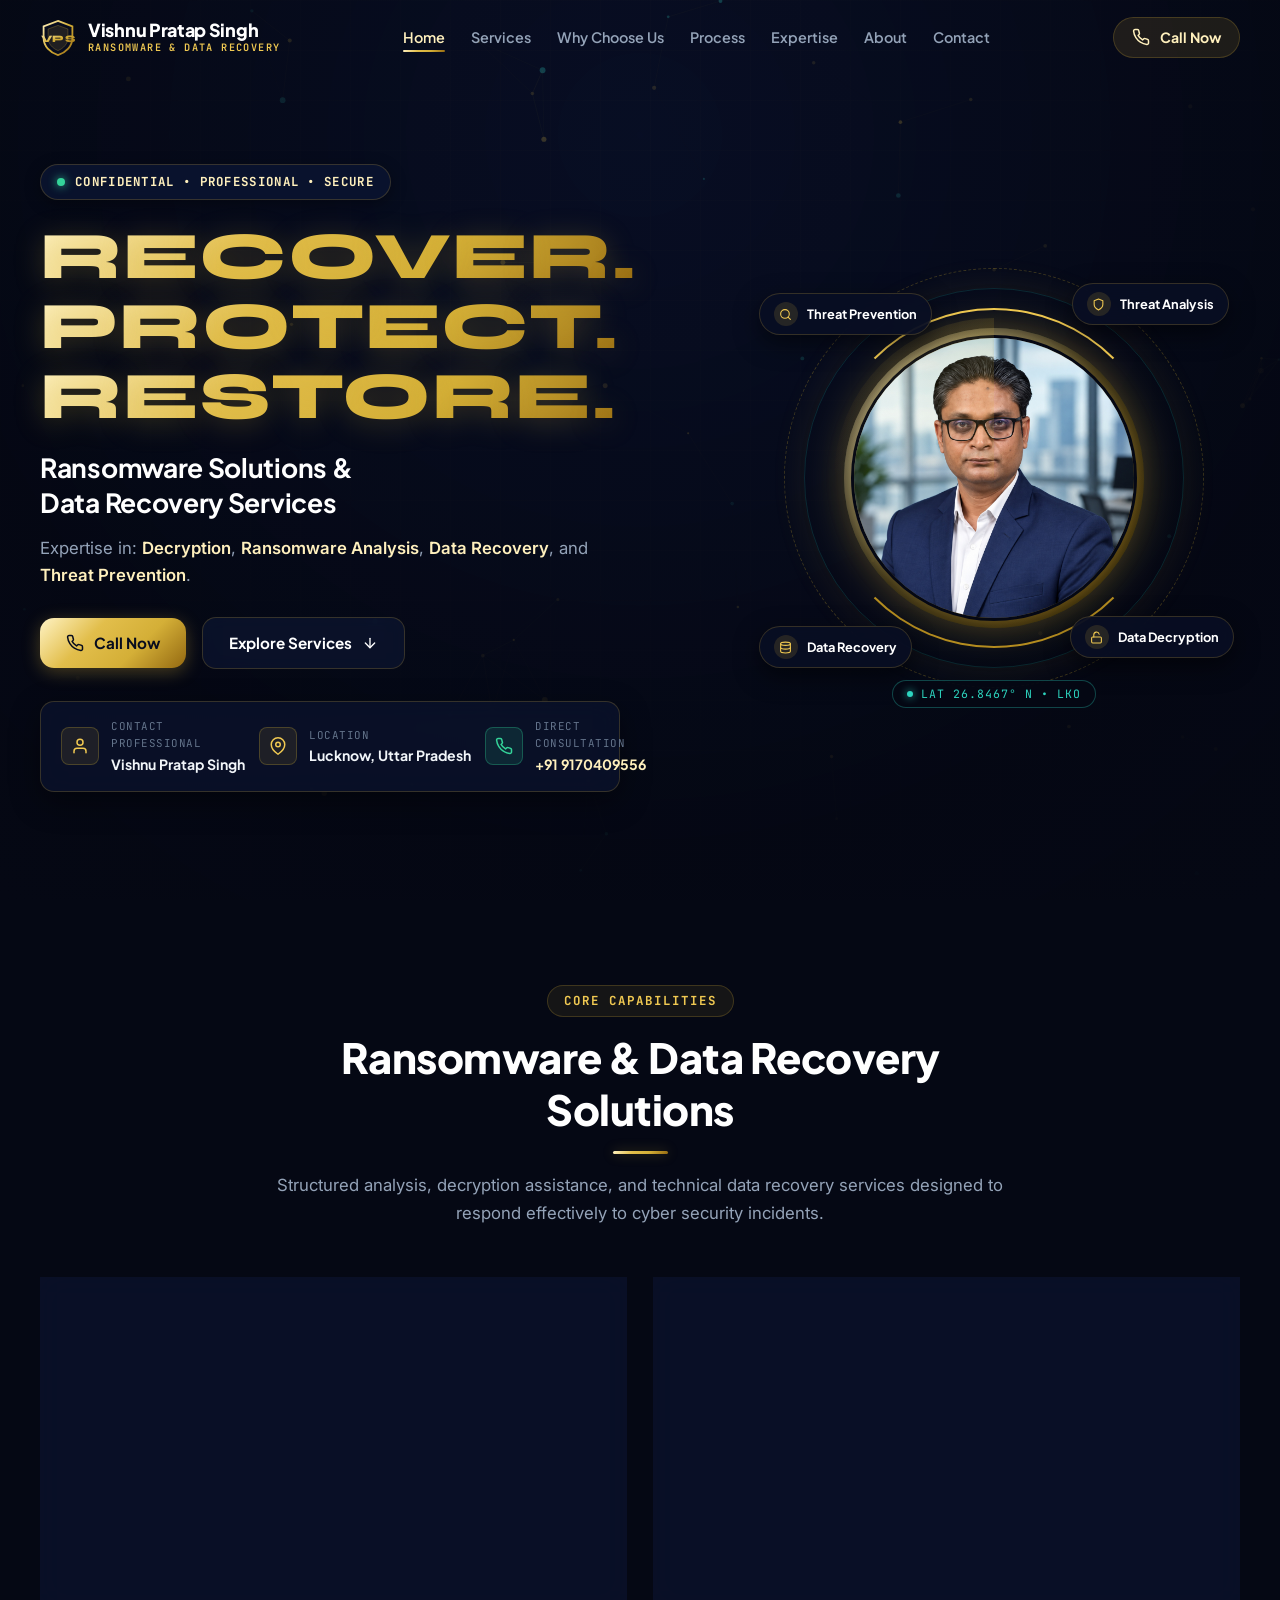
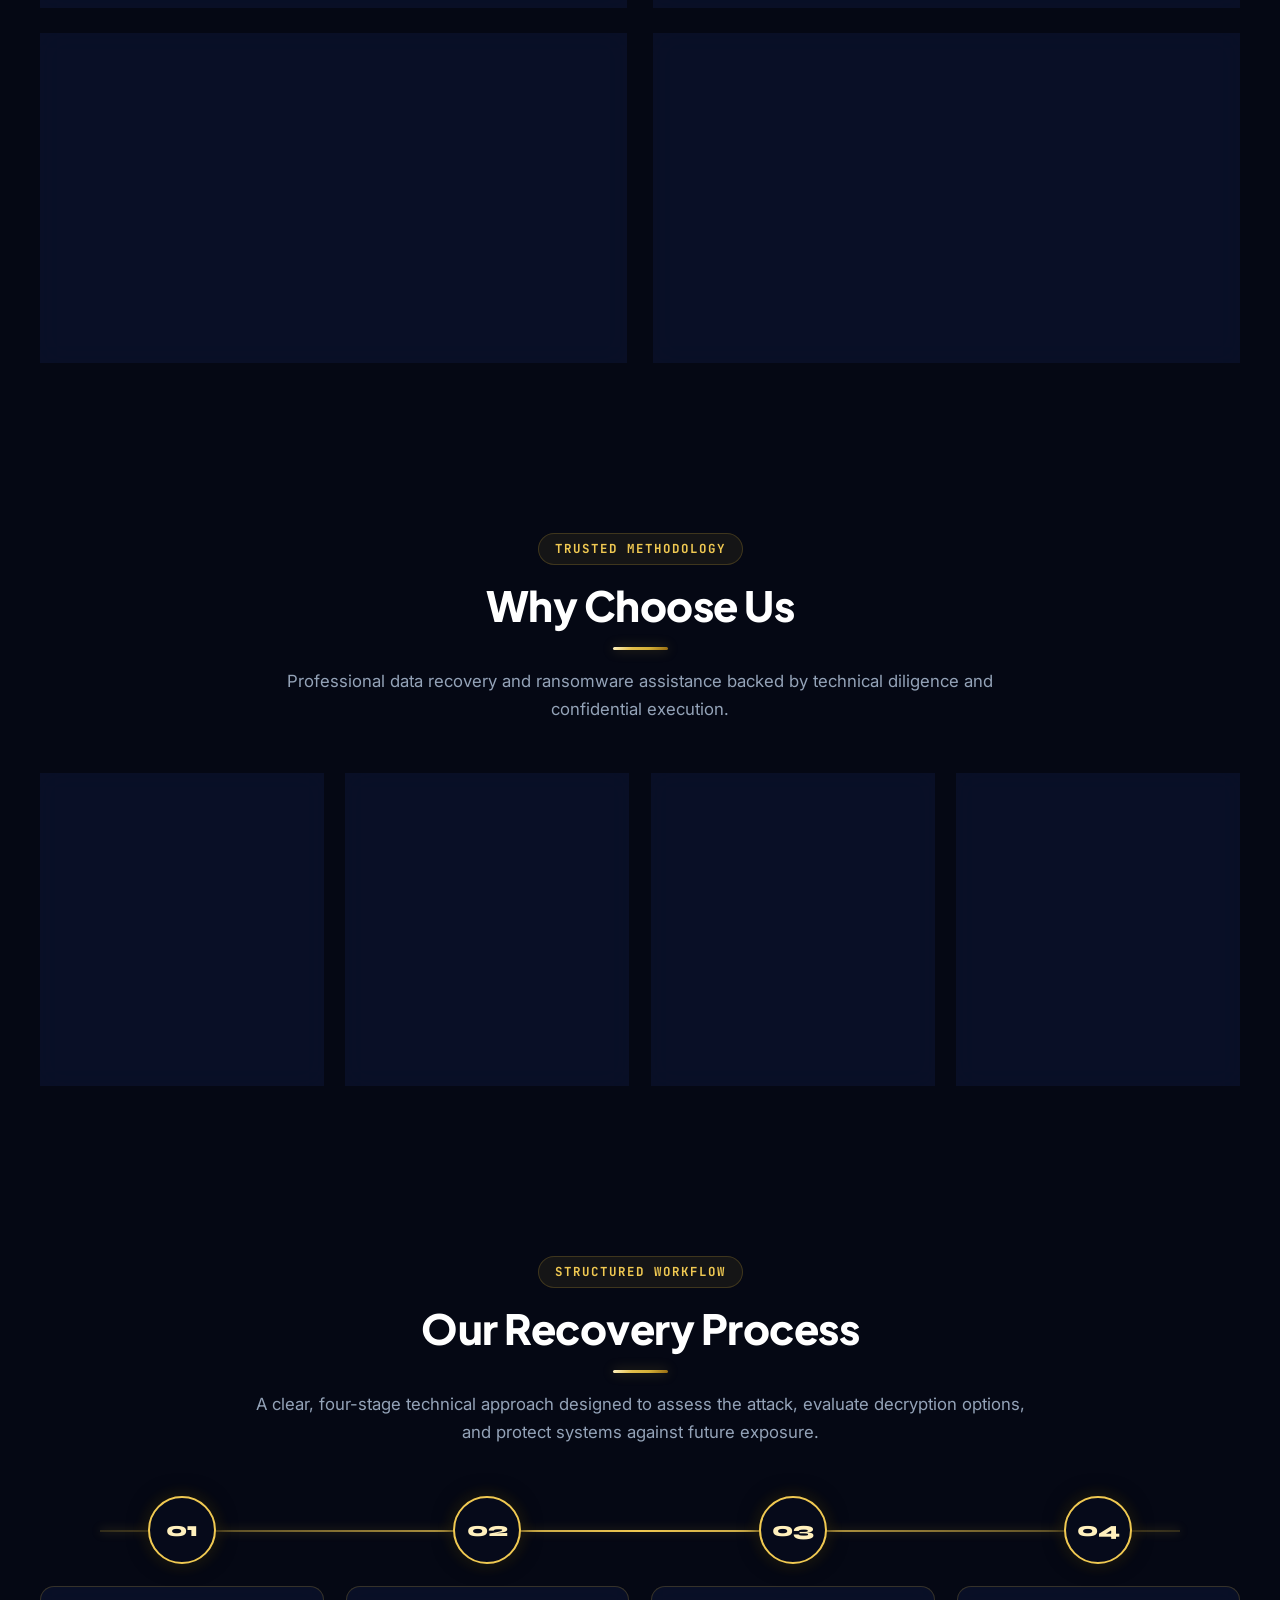
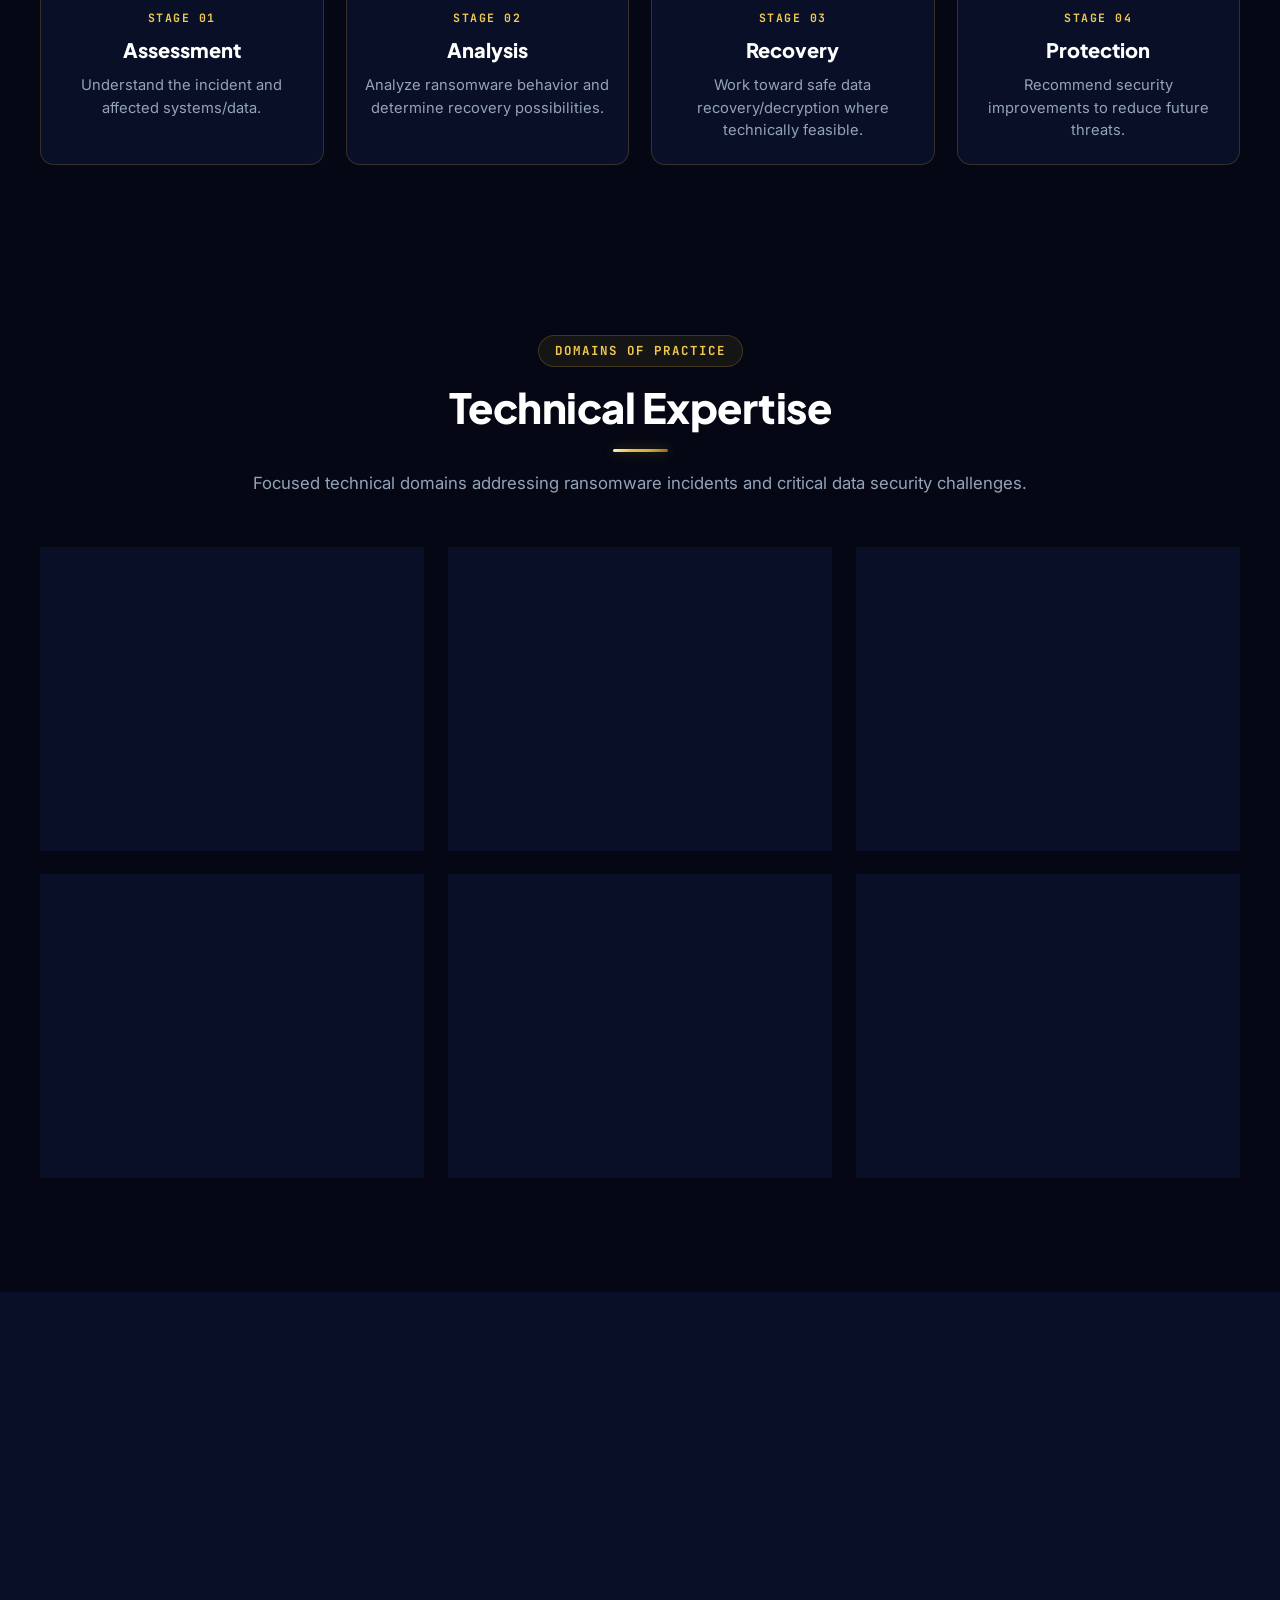
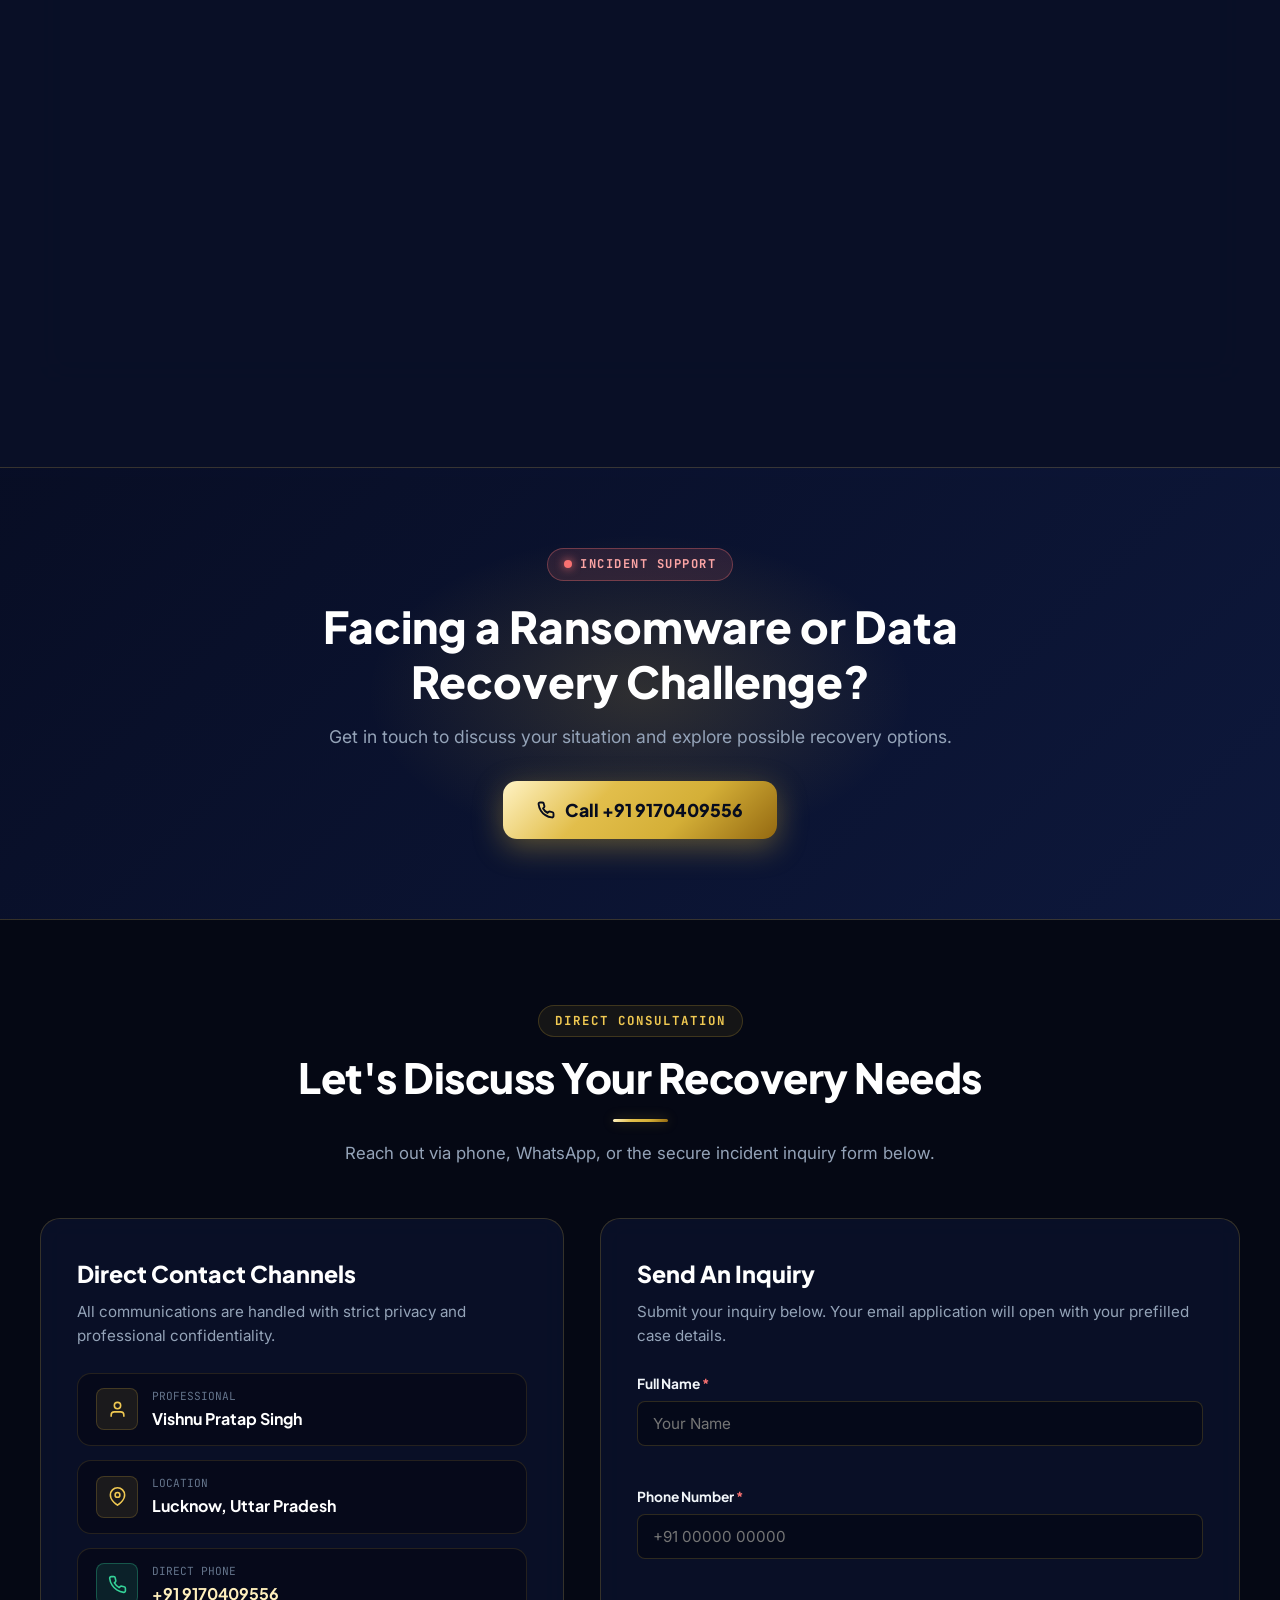
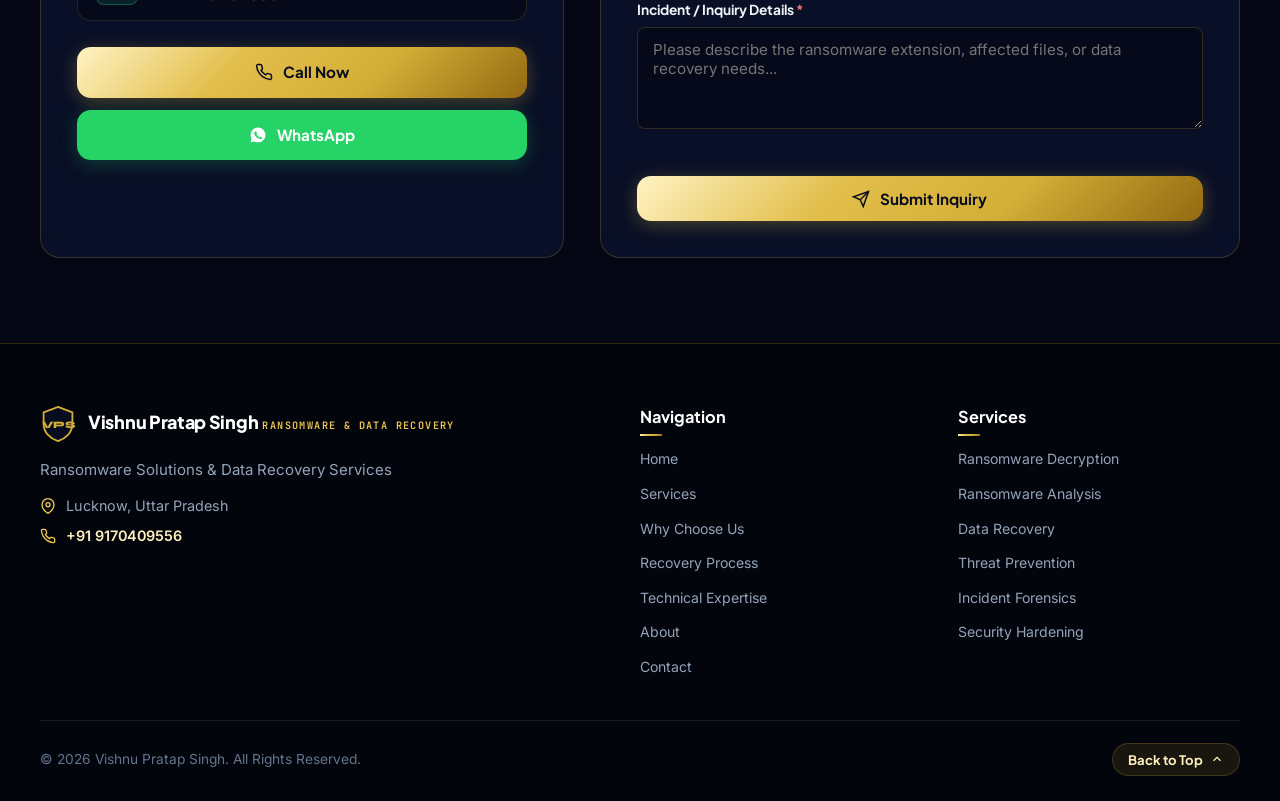
==== commit 4903dcf4: "feat: enhance dynamic mobile UX, touch-reactive particles, and floating consultation dock" ====
--- a/index.html
+++ b/index.html
@@ -1023,6 +1023,26 @@
     </div>
   </footer>
 
+  <!-- Floating Mobile Quick Action Bar (Visible only on mobile devices) -->
+  <aside class="mobile-floating-bar" id="mobileFloatingBar" aria-label="Quick Mobile Consultation">
+    <div class="mobile-float-inner">
+      <a href="tel:+919170409556" class="mobile-float-btn float-call" id="floatCallBtn" aria-label="Call Vishnu Pratap Singh">
+        <span class="float-icon-pulse">
+          <svg viewBox="0 0 24 24" fill="none" stroke="currentColor" stroke-width="2.2" stroke-linecap="round" stroke-linejoin="round">
+            <path d="M22 16.92v3a2 2 0 0 1-2.18 2 19.79 19.79 0 0 1-8.63-3.07 19.5 19.5 0 0 1-6-6 19.79 19.79 0 0 1-3.07-8.67A2 2 0 0 1 4.11 2h3a2 2 0 0 1 2 1.72 12.84 12.84 0 0 0 .7 2.81 2 2 0 0 1-.45 2.11L8.09 9.91a16 16 0 0 0 6 6l1.27-1.27a2 2 0 0 1 2.11-.45 12.84 12.84 0 0 0 2.81.7A2 2 0 0 1 22 16.92z"></path>
+          </svg>
+        </span>
+        <span class="float-text">Call Now</span>
+      </a>
+      <a href="https://wa.me/919170409556" target="_blank" rel="noopener noreferrer" class="mobile-float-btn float-wa" id="floatWhatsAppBtn" aria-label="Chat with Vishnu Pratap Singh on WhatsApp">
+        <svg viewBox="0 0 24 24" fill="currentColor">
+          <path d="M12.04 2c-5.46 0-9.91 4.45-9.91 9.91 0 1.75.46 3.45 1.32 4.95L2.05 22l5.25-1.38c1.45.79 3.08 1.21 4.74 1.21 5.46 0 9.91-4.45 9.91-9.91 0-2.65-1.03-5.14-2.9-7.01A9.816 9.816 0 0 0 12.04 2zm5.79 14.07c-.24.68-1.4 1.3-1.94 1.38-.49.07-1.12.1-3.23-.78-2.69-1.11-4.41-3.87-4.54-4.05-.13-.18-1.09-1.45-1.09-2.77 0-1.32.69-1.97.94-2.24.25-.26.54-.33.72-.33.18 0 .36 0 .52.01.17.01.4.07.61.57.24.58.82 2 .89 2.15.07.15.12.33.02.53-.1.2-.15.33-.3.51-.15.18-.31.4-.44.54-.15.15-.3.31-.13.6.17.3 7.6 1.24 1.63 2.02.87.78 1.6 1.02 1.83 1.13.23.11.36.1.5-.06.14-.16.61-.71.77-.95.16-.24.33-.2.55-.12.22.08 1.4.66 1.64.78.24.12.4.18.46.28.06.1.06.58-.18 1.26z"/>
+        </svg>
+        <span class="float-text">WhatsApp</span>
+      </a>
+    </div>
+  </aside>
+
   <!-- Main JavaScript File -->
   <script src="script.js"></script>
 </body>
--- a/style.css
+++ b/style.css
@@ -1,15 +1,17 @@
 /* ==========================================================================
    VISHNU PRATAP SINGH — RANSOMWARE & DATA RECOVERY
-   Design System: Midnight Navy, Champagne Gold, Glassmorphism, Cyber Telemetry
+   Dynamic Cybersecurity Design System: Midnight Navy, Champagne Gold, Glassmorphism
+   Fully Responsive for All Smartphones, Tablets, and Desktops
    ========================================================================== */
 
 :root {
-  /* Color Palette */
+  /* Core Cyber Palette */
   --bg-dark: #050814;
   --bg-navy: #090e24;
-  --bg-card: rgba(11, 19, 44, 0.75);
-  --bg-card-hover: rgba(16, 28, 64, 0.85);
-  --bg-glass: rgba(14, 23, 52, 0.6);
+  --bg-surface: #0a112c;
+  --bg-card: rgba(11, 19, 44, 0.78);
+  --bg-card-hover: rgba(16, 28, 64, 0.9);
+  --bg-glass: rgba(14, 23, 52, 0.65);
 
   /* Gold Metallic Accents */
   --gold-300: #fff0bd;
@@ -19,10 +21,10 @@
   --gold-700: #886510;
   --gold-gradient: linear-gradient(135deg, #fff3c4 0%, #e2be4b 35%, #d4af37 65%, #946911 100%);
   --gold-glow: rgba(212, 175, 55, 0.35);
-  --gold-border: rgba(212, 175, 55, 0.25);
-  --gold-border-hover: rgba(212, 175, 55, 0.6);
-
-  /* Cyber Accents */
+  --gold-border: rgba(212, 175, 55, 0.22);
+  --gold-border-hover: rgba(212, 175, 55, 0.65);
+
+  /* Cyber Status Accents */
   --cyan-accent: #2dd4bf;
   --cyan-glow: rgba(45, 212, 191, 0.3);
   --green-status: #34d399;
@@ -40,9 +42,9 @@
   --font-heading: 'Plus Jakarta Sans', sans-serif;
   --font-mono: 'JetBrains Mono', monospace;
 
-  /* Layout */
+  /* Layout Tokens */
   --container-max: 1240px;
-  --header-height: 80px;
+  --header-height: 76px;
   --radius-sm: 8px;
   --radius-md: 14px;
   --radius-lg: 20px;
@@ -65,9 +67,11 @@
 
 html {
   scroll-behavior: smooth;
-  scroll-padding-top: calc(var(--header-height) + 20px);
+  scroll-padding-top: calc(var(--header-height) + 16px);
   -webkit-font-smoothing: antialiased;
   -moz-osx-font-smoothing: grayscale;
+  overflow-x: hidden;
+  width: 100%;
 }
 
 body {
@@ -78,6 +82,8 @@
   overflow-x: hidden;
   position: relative;
   min-height: 100vh;
+  width: 100%;
+  padding-bottom: 0;
 }
 
 /* Background Cyber Grid Canvas */
@@ -99,13 +105,13 @@
   height: 100%;
   z-index: -1;
   pointer-events: none;
-  background: radial-gradient(circle at 50% 20%, rgba(10, 20, 50, 0.4) 0%, rgba(5, 8, 20, 0.88) 70%, #050814 100%),
+  background: radial-gradient(circle at 50% 15%, rgba(12, 22, 56, 0.45) 0%, rgba(5, 8, 20, 0.9) 70%, #050814 100%),
               linear-gradient(rgba(212, 175, 55, 0.02) 1px, transparent 1px),
               linear-gradient(90deg, rgba(212, 175, 55, 0.02) 1px, transparent 1px);
-  background-size: 100% 100%, 60px 60px, 60px 60px;
-}
-
-/* Skip link for Accessibility */
+  background-size: 100% 100%, 50px 50px, 50px 50px;
+}
+
+/* Accessibility Skip Link */
 .skip-to-content {
   position: fixed;
   top: -60px;
@@ -124,14 +130,14 @@
   outline: 3px solid var(--text-pure);
 }
 
-/* Standard Container */
+/* Container */
 .container {
   width: 100%;
   max-width: var(--container-max);
   margin-left: auto;
   margin-right: auto;
-  padding-left: 24px;
-  padding-right: 24px;
+  padding-left: 20px;
+  padding-right: 20px;
 }
 
 img {
@@ -144,6 +150,7 @@
   color: inherit;
   text-decoration: none;
   transition: color var(--transition-fast);
+  -webkit-tap-highlight-color: transparent;
 }
 
 button, input, textarea {
@@ -151,26 +158,27 @@
   font-size: inherit;
   border: none;
   outline: none;
+  -webkit-tap-highlight-color: transparent;
 }
 
 /* ==========================================================================
-   Typography & Shared Utilities
+   Shared Section Typography
    ========================================================================== */
 .section {
-  padding: 100px 0;
+  padding: 85px 0;
   position: relative;
 }
 
 .section-header {
   text-align: center;
   max-width: 780px;
-  margin: 0 auto 60px auto;
+  margin: 0 auto 50px auto;
 }
 
 .section-tag {
   display: inline-block;
   font-family: var(--font-mono);
-  font-size: 0.8rem;
+  font-size: 0.78rem;
   font-weight: 700;
   letter-spacing: 2px;
   color: var(--gold-400);
@@ -178,13 +186,13 @@
   border: 1px solid var(--gold-border);
   padding: 5px 16px;
   border-radius: var(--radius-full);
-  margin-bottom: 16px;
+  margin-bottom: 14px;
   text-transform: uppercase;
 }
 
 .section-title {
   font-family: var(--font-heading);
-  font-size: clamp(2rem, 3.5vw, 2.75rem);
+  font-size: clamp(1.85rem, 3.8vw, 2.6rem);
   font-weight: 800;
   color: var(--text-pure);
   line-height: 1.25;
@@ -192,10 +200,10 @@
 }
 
 .section-divider {
-  width: 60px;
+  width: 55px;
   height: 3px;
   background: var(--gold-gradient);
-  margin: 18px auto 20px auto;
+  margin: 16px auto 18px auto;
   border-radius: var(--radius-full);
   box-shadow: 0 0 12px var(--gold-glow);
 }
@@ -205,9 +213,21 @@
 }
 
 .section-desc {
-  font-size: 1.1rem;
+  font-size: 1.05rem;
   color: var(--text-muted);
-  line-height: 1.7;
+  line-height: 1.65;
+}
+
+/* Scroll reveal animations */
+.reveal-on-scroll {
+  opacity: 0;
+  transform: translateY(22px);
+  transition: opacity 0.6s cubic-bezier(0.16, 1, 0.3, 1), transform 0.6s cubic-bezier(0.16, 1, 0.3, 1);
+}
+
+.reveal-on-scroll.revealed {
+  opacity: 1;
+  transform: translateY(0);
 }
 
 /* ==========================================================================
@@ -227,6 +247,7 @@
   transition: all var(--transition-smooth);
   position: relative;
   text-align: center;
+  user-select: none;
 }
 
 .btn-icon {
@@ -244,17 +265,14 @@
 .btn-primary {
   background: var(--gold-gradient);
   color: #070c1e;
-  box-shadow: 0 4px 18px rgba(212, 175, 55, 0.3);
-}
-
-.btn-primary:hover {
+  box-shadow: 0 4px 18px rgba(212, 175, 55, 0.32);
+}
+
+.btn-primary:hover,
+.btn-primary:active {
   transform: translateY(-2px);
-  box-shadow: 0 8px 25px rgba(212, 175, 55, 0.45);
+  box-shadow: 0 8px 25px rgba(212, 175, 55, 0.5);
   color: #02050e;
-}
-
-.btn-primary:active {
-  transform: translateY(0);
 }
 
 .btn-outline {
@@ -264,7 +282,8 @@
   backdrop-filter: blur(8px);
 }
 
-.btn-outline:hover {
+.btn-outline:hover,
+.btn-outline:active {
   background: rgba(212, 175, 55, 0.12);
   border-color: var(--gold-400);
   transform: translateY(-2px);
@@ -281,7 +300,8 @@
   border: 1px solid rgba(255, 255, 255, 0.15);
 }
 
-.btn-secondary:hover {
+.btn-secondary:hover,
+.btn-secondary:active {
   background: rgba(255, 255, 255, 0.14);
   transform: translateY(-2px);
 }
@@ -292,7 +312,8 @@
   box-shadow: 0 4px 18px rgba(37, 211, 102, 0.25);
 }
 
-.btn-whatsapp:hover {
+.btn-whatsapp:hover,
+.btn-whatsapp:active {
   background: #20ba59;
   transform: translateY(-2px);
   box-shadow: 0 8px 25px rgba(37, 211, 102, 0.4);
@@ -306,8 +327,8 @@
   background: rgba(212, 175, 55, 0.12);
   color: var(--gold-300);
   border: 1px solid var(--gold-border);
-  padding: 9px 20px;
-  font-size: 0.9rem;
+  padding: 8px 18px;
+  font-size: 0.88rem;
   border-radius: var(--radius-full);
 }
 
@@ -333,11 +354,11 @@
 }
 
 .header.scrolled {
-  background: rgba(5, 8, 20, 0.92);
+  background: rgba(5, 8, 20, 0.94);
   backdrop-filter: blur(16px);
   -webkit-backdrop-filter: blur(16px);
   border-bottom: 1px solid var(--gold-border);
-  box-shadow: 0 10px 30px rgba(0, 0, 0, 0.5);
+  box-shadow: 0 8px 25px rgba(0, 0, 0, 0.6);
 }
 
 .header-container {
@@ -350,18 +371,18 @@
 .brand-logo {
   display: flex;
   align-items: center;
-  gap: 14px;
+  gap: 12px;
 }
 
 .brand-shield {
-  width: 38px;
-  height: 42px;
+  width: 36px;
+  height: 40px;
   flex-shrink: 0;
   transition: transform var(--transition-smooth);
 }
 
 .brand-logo:hover .brand-shield {
-  transform: scale(1.05);
+  transform: scale(1.06);
 }
 
 .shield-icon {
@@ -376,18 +397,19 @@
 
 .brand-name {
   font-family: var(--font-heading);
-  font-size: 1.15rem;
+  font-size: 1.12rem;
   font-weight: 800;
   color: var(--text-pure);
   letter-spacing: -0.3px;
+  line-height: 1.2;
 }
 
 .brand-tag {
   font-family: var(--font-mono);
-  font-size: 0.65rem;
+  font-size: 0.64rem;
   font-weight: 600;
   color: var(--gold-400);
-  letter-spacing: 1.5px;
+  letter-spacing: 1.4px;
 }
 
 .nav-menu {
@@ -398,13 +420,13 @@
 .nav-list {
   display: flex;
   align-items: center;
-  gap: 28px;
+  gap: 26px;
   list-style: none;
 }
 
 .nav-link {
   font-family: var(--font-heading);
-  font-size: 0.92rem;
+  font-size: 0.9rem;
   font-weight: 600;
   color: var(--text-muted);
   position: relative;
@@ -437,22 +459,22 @@
 .header-actions {
   display: flex;
   align-items: center;
-  gap: 16px;
-}
-
-/* Hamburger Toggle */
+  gap: 14px;
+}
+
+/* Hamburger Toggle Button */
 .mobile-toggle {
   display: none;
   flex-direction: column;
   justify-content: center;
   gap: 5px;
-  width: 40px;
-  height: 40px;
-  background: rgba(255, 255, 255, 0.05);
-  border: 1px solid rgba(212, 175, 55, 0.2);
+  width: 42px;
+  height: 42px;
+  background: rgba(212, 175, 55, 0.08);
+  border: 1px solid var(--gold-border);
   border-radius: var(--radius-sm);
   cursor: pointer;
-  padding: 8px;
+  padding: 9px;
   z-index: 1100;
 }
 
@@ -483,7 +505,7 @@
   top: 0;
   right: -100%;
   width: 100%;
-  max-width: 360px;
+  max-width: 340px;
   height: 100vh;
   background: rgba(6, 10, 26, 0.98);
   backdrop-filter: blur(24px);
@@ -491,7 +513,7 @@
   border-left: 1px solid var(--gold-border);
   z-index: 1050;
   transition: right var(--transition-smooth);
-  box-shadow: -10px 0 30px rgba(0, 0, 0, 0.7);
+  box-shadow: -10px 0 35px rgba(0, 0, 0, 0.75);
   display: flex;
   flex-direction: column;
 }
@@ -504,7 +526,7 @@
   display: flex;
   flex-direction: column;
   height: 100%;
-  padding: calc(var(--header-height) + 20px) 24px 30px 24px;
+  padding: calc(var(--header-height) + 16px) 20px 24px 20px;
   overflow-y: auto;
 }
 
@@ -512,29 +534,31 @@
   list-style: none;
   display: flex;
   flex-direction: column;
-  gap: 8px;
+  gap: 6px;
 }
 
 .mobile-nav-link {
   display: block;
   padding: 12px 16px;
   font-family: var(--font-heading);
-  font-size: 1.1rem;
+  font-size: 1.05rem;
   font-weight: 700;
   color: var(--text-main);
   border-radius: var(--radius-sm);
-  transition: background var(--transition-fast), color var(--transition-fast);
+  border: 1px solid transparent;
+  transition: background var(--transition-fast), color var(--transition-fast), border-color var(--transition-fast);
 }
 
 .mobile-nav-link:hover,
 .mobile-nav-link.active {
-  background: rgba(212, 175, 55, 0.1);
+  background: rgba(212, 175, 55, 0.12);
   color: var(--gold-300);
+  border-color: rgba(212, 175, 55, 0.2);
 }
 
 .mobile-drawer-footer {
   margin-top: auto;
-  padding-top: 30px;
+  padding-top: 24px;
   display: flex;
   flex-direction: column;
   gap: 12px;
@@ -545,8 +569,8 @@
    ========================================================================== */
 .hero-section {
   min-height: 100vh;
-  padding-top: calc(var(--header-height) + 40px);
-  padding-bottom: 60px;
+  padding-top: calc(var(--header-height) + 30px);
+  padding-bottom: 50px;
   display: flex;
   align-items: center;
   position: relative;
@@ -556,7 +580,7 @@
   display: grid;
   grid-template-columns: 1.15fr 0.85fr;
   align-items: center;
-  gap: 50px;
+  gap: 40px;
 }
 
 .hero-content {
@@ -571,13 +595,13 @@
   display: inline-flex;
   align-items: center;
   gap: 10px;
-  background: rgba(11, 20, 48, 0.85);
+  background: rgba(11, 20, 48, 0.88);
   border: 1px solid var(--gold-border);
-  padding: 8px 18px;
+  padding: 7px 16px;
   border-radius: var(--radius-full);
-  margin-bottom: 24px;
-  backdrop-filter: blur(8px);
-  box-shadow: 0 4px 15px rgba(0, 0, 0, 0.3);
+  margin-bottom: 22px;
+  backdrop-filter: blur(10px);
+  box-shadow: 0 4px 15px rgba(0, 0, 0, 0.35);
 }
 
 .pulse-dot {
@@ -609,9 +633,9 @@
 
 .badge-text {
   font-family: var(--font-mono);
-  font-size: 0.82rem;
+  font-size: 0.78rem;
   font-weight: 700;
-  letter-spacing: 1.5px;
+  letter-spacing: 1.3px;
   color: var(--gold-300);
   text-transform: uppercase;
 }
@@ -619,11 +643,11 @@
 /* Hero Tagline */
 .hero-tagline {
   font-family: var(--font-display);
-  font-size: clamp(2.8rem, 5.5vw, 4.4rem);
+  font-size: clamp(2.4rem, 5.2vw, 4.2rem);
   font-weight: 900;
   line-height: 1.05;
   letter-spacing: 1px;
-  margin-bottom: 20px;
+  margin-bottom: 18px;
   display: flex;
   flex-direction: column;
 }
@@ -638,19 +662,19 @@
 
 .hero-subtitle {
   font-family: var(--font-heading);
-  font-size: clamp(1.3rem, 2.2vw, 1.75rem);
+  font-size: clamp(1.2rem, 2.2vw, 1.65rem);
   font-weight: 700;
   color: var(--text-pure);
   line-height: 1.35;
-  margin-bottom: 16px;
+  margin-bottom: 14px;
   letter-spacing: -0.3px;
 }
 
 .hero-expertise {
-  font-size: 1.08rem;
+  font-size: 1.05rem;
   color: var(--text-muted);
   line-height: 1.6;
-  margin-bottom: 32px;
+  margin-bottom: 28px;
   max-width: 580px;
 }
 
@@ -663,9 +687,9 @@
 .hero-actions {
   display: flex;
   align-items: center;
-  gap: 18px;
+  gap: 16px;
   flex-wrap: wrap;
-  margin-bottom: 38px;
+  margin-bottom: 32px;
 }
 
 /* Hero Contact Card */
@@ -684,7 +708,7 @@
 .contact-card-grid {
   display: grid;
   grid-template-columns: repeat(3, 1fr);
-  gap: 16px;
+  gap: 14px;
 }
 
 .contact-item {
@@ -748,7 +772,7 @@
 }
 
 /* ==========================================================================
-   Hero Visual (Right Side Circular Frame & Cyber Accents)
+   Hero Visual (Portrait & Cyber Elements)
    ========================================================================== */
 .hero-visual {
   display: flex;
@@ -759,8 +783,8 @@
 
 .portrait-stage {
   position: relative;
-  width: 440px;
-  height: 440px;
+  width: 420px;
+  height: 420px;
   display: flex;
   justify-content: center;
   align-items: center;
@@ -774,22 +798,22 @@
 }
 
 .ring-outer {
-  width: 440px;
-  height: 440px;
+  width: 420px;
+  height: 420px;
   border: 1px dashed rgba(212, 175, 55, 0.25);
   animation: rotateClockwise 45s linear infinite;
 }
 
 .ring-mid {
-  width: 400px;
-  height: 400px;
+  width: 380px;
+  height: 380px;
   border: 1px solid rgba(45, 212, 191, 0.15);
   box-shadow: 0 0 35px rgba(212, 175, 55, 0.1);
 }
 
 .ring-inner {
-  width: 360px;
-  height: 360px;
+  width: 340px;
+  height: 340px;
   border: 2px solid transparent;
   border-top-color: var(--gold-400);
   border-bottom-color: var(--gold-600);
@@ -809,10 +833,10 @@
 /* Radar Sweep Effect */
 .radar-sweep {
   position: absolute;
-  width: 350px;
-  height: 350px;
+  width: 320px;
+  height: 320px;
   border-radius: 50%;
-  background: conic-gradient(from 0deg, transparent 0deg, transparent 270deg, rgba(212, 175, 55, 0.12) 360deg);
+  background: conic-gradient(from 0deg, transparent 0deg, transparent 270deg, rgba(212, 175, 55, 0.14) 360deg);
   animation: rotateClockwise 6s linear infinite;
   pointer-events: none;
   z-index: 2;
@@ -821,11 +845,11 @@
 /* Circular Portrait Frame */
 .portrait-frame {
   position: relative;
-  width: 320px;
-  height: 320px;
+  width: 300px;
+  height: 300px;
   border-radius: 50%;
-  padding: 8px;
-  background: linear-gradient(135deg, rgba(255, 240, 189, 0.8) 0%, rgba(212, 175, 55, 0.4) 50%, rgba(136, 101, 16, 0.8) 100%);
+  padding: 7px;
+  background: linear-gradient(135deg, rgba(255, 240, 189, 0.85) 0%, rgba(212, 175, 55, 0.45) 50%, rgba(136, 101, 16, 0.85) 100%);
   box-shadow: 0 0 40px rgba(212, 175, 55, 0.35), inset 0 0 20px rgba(0, 0, 0, 0.8);
   z-index: 1;
 }
@@ -853,8 +877,8 @@
   position: absolute;
   display: flex;
   align-items: center;
-  gap: 10px;
-  background: rgba(8, 14, 36, 0.85);
+  gap: 9px;
+  background: rgba(8, 14, 36, 0.88);
   border: 1px solid var(--gold-border);
   padding: 8px 14px;
   border-radius: var(--radius-full);
@@ -872,8 +896,8 @@
 }
 
 .chip-icon {
-  width: 26px;
-  height: 26px;
+  width: 24px;
+  height: 24px;
   border-radius: 50%;
   background: rgba(212, 175, 55, 0.15);
   display: flex;
@@ -883,46 +907,26 @@
 }
 
 .chip-icon svg {
-  width: 14px;
-  height: 14px;
+  width: 13px;
+  height: 13px;
 }
 
 .chip-label {
   font-family: var(--font-heading);
-  font-size: 0.82rem;
+  font-size: 0.8rem;
   font-weight: 700;
   color: var(--text-pure);
   white-space: nowrap;
 }
 
-/* Chip Positions */
-.chip-1 {
-  top: 15px;
-  right: -25px;
-  animation: floatSlow 5s ease-in-out infinite alternate;
-}
-
-.chip-2 {
-  bottom: 30px;
-  right: -30px;
-  animation: floatSlow 6s ease-in-out 1s infinite alternate;
-}
-
-.chip-3 {
-  bottom: 20px;
-  left: -25px;
-  animation: floatSlow 5.5s ease-in-out 0.5s infinite alternate;
-}
-
-.chip-4 {
-  top: 25px;
-  left: -25px;
-  animation: floatSlow 6.5s ease-in-out 1.5s infinite alternate;
-}
+.chip-1 { top: 15px; right: -25px; animation: floatSlow 5s ease-in-out infinite alternate; }
+.chip-2 { bottom: 30px; right: -30px; animation: floatSlow 6s ease-in-out 1s infinite alternate; }
+.chip-3 { bottom: 20px; left: -25px; animation: floatSlow 5.5s ease-in-out 0.5s infinite alternate; }
+.chip-4 { top: 25px; left: -25px; animation: floatSlow 6.5s ease-in-out 1.5s infinite alternate; }
 
 @keyframes floatSlow {
   0% { transform: translateY(0px); }
-  100% { transform: translateY(-8px); }
+  100% { transform: translateY(-7px); }
 }
 
 /* Coordinate Badge */
@@ -934,15 +938,16 @@
   display: flex;
   align-items: center;
   gap: 8px;
-  background: rgba(5, 8, 20, 0.9);
+  background: rgba(5, 8, 20, 0.92);
   border: 1px solid rgba(45, 212, 191, 0.3);
-  padding: 5px 14px;
+  padding: 4px 14px;
   border-radius: var(--radius-full);
   font-family: var(--font-mono);
   font-size: 0.72rem;
   color: var(--cyan-accent);
   letter-spacing: 1px;
   z-index: 5;
+  white-space: nowrap;
 }
 
 .coord-dot {
@@ -959,14 +964,14 @@
 .services-grid {
   display: grid;
   grid-template-columns: repeat(2, 1fr);
-  gap: 28px;
+  gap: 26px;
 }
 
 .service-card {
   background: var(--bg-card);
   border: 1px solid var(--gold-border);
   border-radius: var(--radius-lg);
-  padding: 38px 34px;
+  padding: 34px 30px;
   position: relative;
   overflow: hidden;
   transition: all var(--transition-smooth);
@@ -976,11 +981,12 @@
   flex-direction: column;
 }
 
-.service-card:hover {
+.service-card:hover,
+.service-card:active {
   background: var(--bg-card-hover);
   border-color: var(--gold-border-hover);
-  transform: translateY(-6px);
-  box-shadow: 0 16px 40px rgba(0, 0, 0, 0.5), 0 0 25px rgba(212, 175, 55, 0.15);
+  transform: translateY(-5px);
+  box-shadow: 0 16px 36px rgba(0, 0, 0, 0.5), 0 0 25px rgba(212, 175, 55, 0.15);
 }
 
 .service-card-glow {
@@ -1003,12 +1009,12 @@
   display: flex;
   align-items: center;
   justify-content: space-between;
-  margin-bottom: 24px;
+  margin-bottom: 20px;
 }
 
 .service-icon-box {
-  width: 56px;
-  height: 56px;
+  width: 52px;
+  height: 52px;
   border-radius: var(--radius-md);
   background: rgba(212, 175, 55, 0.1);
   border: 1px solid var(--gold-border);
@@ -1027,13 +1033,13 @@
 }
 
 .service-icon-box svg {
-  width: 26px;
-  height: 26px;
+  width: 24px;
+  height: 24px;
 }
 
 .service-num {
   font-family: var(--font-mono);
-  font-size: 1.5rem;
+  font-size: 1.4rem;
   font-weight: 800;
   color: rgba(255, 255, 255, 0.15);
 }
@@ -1044,26 +1050,26 @@
 
 .service-title {
   font-family: var(--font-heading);
-  font-size: 1.45rem;
+  font-size: 1.35rem;
   font-weight: 800;
   color: var(--text-pure);
-  margin-bottom: 14px;
+  margin-bottom: 12px;
   letter-spacing: -0.3px;
 }
 
 .service-desc {
   color: var(--text-muted);
-  font-size: 1.02rem;
-  line-height: 1.7;
-  margin-bottom: 24px;
+  font-size: 0.98rem;
+  line-height: 1.65;
+  margin-bottom: 20px;
   flex-grow: 1;
 }
 
 .service-meta {
   display: flex;
-  gap: 8px;
+  gap: 7px;
   flex-wrap: wrap;
-  margin-bottom: 24px;
+  margin-bottom: 20px;
 }
 
 .meta-pill {
@@ -1073,7 +1079,7 @@
   color: var(--gold-300);
   background: rgba(212, 175, 55, 0.08);
   border: 1px solid rgba(212, 175, 55, 0.18);
-  padding: 4px 10px;
+  padding: 3px 10px;
   border-radius: var(--radius-full);
 }
 
@@ -1082,7 +1088,7 @@
   align-items: center;
   gap: 8px;
   font-family: var(--font-heading);
-  font-size: 0.92rem;
+  font-size: 0.9rem;
   font-weight: 700;
   color: var(--gold-400);
   transition: gap var(--transition-fast), color var(--transition-fast);
@@ -1109,14 +1115,14 @@
 .why-us-grid {
   display: grid;
   grid-template-columns: repeat(4, 1fr);
-  gap: 24px;
+  gap: 22px;
 }
 
 .why-card {
   background: var(--bg-card);
   border: 1px solid var(--gold-border);
   border-radius: var(--radius-lg);
-  padding: 34px 24px;
+  padding: 30px 22px;
   display: flex;
   flex-direction: column;
   transition: all var(--transition-smooth);
@@ -1124,16 +1130,17 @@
   -webkit-backdrop-filter: blur(12px);
 }
 
-.why-card:hover {
+.why-card:hover,
+.why-card:active {
   background: var(--bg-card-hover);
   border-color: var(--gold-border-hover);
-  transform: translateY(-5px);
-  box-shadow: 0 12px 35px rgba(0, 0, 0, 0.45);
+  transform: translateY(-4px);
+  box-shadow: 0 12px 30px rgba(0, 0, 0, 0.45);
 }
 
 .why-icon-container {
-  width: 50px;
-  height: 50px;
+  width: 48px;
+  height: 48px;
   border-radius: var(--radius-md);
   background: rgba(212, 175, 55, 0.1);
   border: 1px solid var(--gold-border);
@@ -1141,12 +1148,12 @@
   align-items: center;
   justify-content: center;
   color: var(--gold-400);
-  margin-bottom: 22px;
+  margin-bottom: 20px;
 }
 
 .why-icon-container svg {
-  width: 24px;
-  height: 24px;
+  width: 22px;
+  height: 22px;
 }
 
 .why-card:hover .why-icon-container {
@@ -1156,23 +1163,23 @@
 
 .why-card-title {
   font-family: var(--font-heading);
-  font-size: 1.25rem;
+  font-size: 1.2rem;
   font-weight: 800;
   color: var(--text-pure);
-  margin-bottom: 12px;
+  margin-bottom: 10px;
 }
 
 .why-card-desc {
-  font-size: 0.96rem;
+  font-size: 0.94rem;
   color: var(--text-muted);
-  line-height: 1.65;
-  margin-bottom: 24px;
+  line-height: 1.6;
+  margin-bottom: 20px;
   flex-grow: 1;
 }
 
 .why-card-footer {
   border-top: 1px solid rgba(255, 255, 255, 0.08);
-  padding-top: 14px;
+  padding-top: 12px;
 }
 
 .security-marker {
@@ -1197,21 +1204,18 @@
 .process-timeline {
   display: grid;
   grid-template-columns: repeat(4, 1fr);
-  gap: 24px;
+  gap: 22px;
   position: relative;
-  margin-top: 40px;
+  margin-top: 36px;
 }
 
 .timeline-track {
   position: absolute;
-  top: 36px;
+  top: 34px;
   left: 60px;
   right: 60px;
   height: 2px;
-  background: linear-gradient(90deg, 
-    var(--gold-border) 0%, 
-    var(--gold-400) 50%, 
-    var(--gold-border) 100%);
+  background: linear-gradient(90deg, var(--gold-border) 0%, var(--gold-400) 50%, var(--gold-border) 100%);
   z-index: 0;
   box-shadow: 0 0 10px var(--gold-glow);
 }
@@ -1227,28 +1231,29 @@
 
 .step-indicator {
   position: relative;
-  width: 72px;
-  height: 72px;
+  width: 68px;
+  height: 68px;
   border-radius: 50%;
   background: #060a1a;
   border: 2px solid var(--gold-400);
   display: flex;
   align-items: center;
   justify-content: center;
-  margin-bottom: 24px;
+  margin-bottom: 22px;
   transition: all var(--transition-smooth);
   box-shadow: 0 0 20px rgba(0, 0, 0, 0.8), 0 0 15px rgba(212, 175, 55, 0.25);
 }
 
-.process-step:hover .step-indicator {
-  transform: scale(1.1);
+.process-step:hover .step-indicator,
+.process-step:active .step-indicator {
+  transform: scale(1.08);
   border-color: var(--gold-300);
   box-shadow: 0 0 30px var(--gold-glow);
 }
 
 .step-number {
   font-family: var(--font-display);
-  font-size: 1.3rem;
+  font-size: 1.25rem;
   font-weight: 900;
   color: var(--gold-300);
 }
@@ -1257,7 +1262,7 @@
   background: var(--bg-card);
   border: 1px solid var(--gold-border);
   border-radius: var(--radius-md);
-  padding: 24px 20px;
+  padding: 22px 18px;
   width: 100%;
   backdrop-filter: blur(10px);
   -webkit-backdrop-filter: blur(10px);
@@ -1270,7 +1275,7 @@
 .process-step:hover .step-content {
   background: var(--bg-card-hover);
   border-color: var(--gold-border-hover);
-  transform: translateY(-4px);
+  transform: translateY(-3px);
 }
 
 .step-phase {
@@ -1279,21 +1284,21 @@
   font-weight: 700;
   color: var(--gold-400);
   letter-spacing: 1.5px;
-  margin-bottom: 8px;
+  margin-bottom: 6px;
 }
 
 .step-title {
   font-family: var(--font-heading);
-  font-size: 1.3rem;
+  font-size: 1.25rem;
   font-weight: 800;
   color: var(--text-pure);
-  margin-bottom: 10px;
+  margin-bottom: 8px;
 }
 
 .step-desc {
-  font-size: 0.94rem;
+  font-size: 0.92rem;
   color: var(--text-muted);
-  line-height: 1.6;
+  line-height: 1.55;
 }
 
 /* ==========================================================================
@@ -1302,14 +1307,14 @@
 .expertise-grid {
   display: grid;
   grid-template-columns: repeat(3, 1fr);
-  gap: 26px;
+  gap: 24px;
 }
 
 .expertise-card {
   background: var(--bg-card);
   border: 1px solid var(--gold-border);
   border-radius: var(--radius-lg);
-  padding: 30px;
+  padding: 26px 24px;
   backdrop-filter: blur(12px);
   -webkit-backdrop-filter: blur(12px);
   transition: all var(--transition-smooth);
@@ -1317,23 +1322,24 @@
   flex-direction: column;
 }
 
-.expertise-card:hover {
+.expertise-card:hover,
+.expertise-card:active {
   background: var(--bg-card-hover);
   border-color: var(--gold-border-hover);
-  transform: translateY(-5px);
-  box-shadow: 0 14px 35px rgba(0, 0, 0, 0.5);
+  transform: translateY(-4px);
+  box-shadow: 0 14px 32px rgba(0, 0, 0, 0.5);
 }
 
 .expertise-top {
   display: flex;
   align-items: center;
   justify-content: space-between;
-  margin-bottom: 18px;
+  margin-bottom: 16px;
 }
 
 .expertise-icon {
-  width: 44px;
-  height: 44px;
+  width: 42px;
+  height: 42px;
   border-radius: var(--radius-sm);
   background: rgba(212, 175, 55, 0.1);
   border: 1px solid var(--gold-border);
@@ -1344,8 +1350,8 @@
 }
 
 .expertise-icon svg {
-  width: 22px;
-  height: 22px;
+  width: 20px;
+  height: 20px;
 }
 
 .expertise-tag {
@@ -1356,38 +1362,37 @@
   border: 1px solid rgba(45, 212, 191, 0.2);
   padding: 3px 10px;
   border-radius: var(--radius-full);
-  letter-spacing: 0.5px;
 }
 
 .expertise-name {
   font-family: var(--font-heading);
-  font-size: 1.28rem;
+  font-size: 1.22rem;
   font-weight: 800;
   color: var(--text-pure);
-  margin-bottom: 12px;
+  margin-bottom: 10px;
 }
 
 .expertise-detail {
-  font-size: 0.94rem;
+  font-size: 0.92rem;
   color: var(--text-muted);
-  line-height: 1.65;
-  margin-bottom: 22px;
+  line-height: 1.6;
+  margin-bottom: 18px;
   flex-grow: 1;
 }
 
 .expertise-badge-list {
   display: flex;
-  gap: 8px;
+  gap: 7px;
   flex-wrap: wrap;
   border-top: 1px solid rgba(255, 255, 255, 0.08);
-  padding-top: 14px;
+  padding-top: 12px;
 }
 
 .expertise-badge-list span {
   font-family: var(--font-mono);
   font-size: 0.72rem;
   color: var(--gold-300);
-  background: rgba(212, 175, 55, 0.07);
+  background: rgba(212, 175, 55, 0.08);
   padding: 3px 9px;
   border-radius: var(--radius-sm);
 }
@@ -1399,7 +1404,7 @@
   background: var(--bg-card);
   border: 1px solid var(--gold-border);
   border-radius: var(--radius-lg);
-  padding: 50px;
+  padding: 44px;
   backdrop-filter: blur(16px);
   -webkit-backdrop-filter: blur(16px);
   box-shadow: 0 20px 50px rgba(0, 0, 0, 0.5);
@@ -1409,7 +1414,7 @@
   display: grid;
   grid-template-columns: 0.85fr 1.15fr;
   align-items: center;
-  gap: 50px;
+  gap: 44px;
 }
 
 .about-visual {
@@ -1420,13 +1425,13 @@
 
 .about-frame {
   position: relative;
-  width: 280px;
-  height: 280px;
+  width: 260px;
+  height: 260px;
   border-radius: var(--radius-lg);
   overflow: hidden;
   border: 2px solid var(--gold-border);
   box-shadow: 0 10px 30px rgba(0, 0, 0, 0.6);
-  margin-bottom: 16px;
+  margin-bottom: 14px;
 }
 
 .about-img {
@@ -1440,7 +1445,7 @@
   align-items: center;
   gap: 8px;
   font-family: var(--font-heading);
-  font-size: 0.88rem;
+  font-size: 0.86rem;
   color: var(--gold-300);
 }
 
@@ -1451,27 +1456,27 @@
 
 .about-title {
   font-family: var(--font-heading);
-  font-size: clamp(1.8rem, 2.8vw, 2.4rem);
+  font-size: clamp(1.7rem, 2.7vw, 2.3rem);
   font-weight: 800;
   color: var(--text-pure);
-  margin-bottom: 10px;
+  margin-bottom: 8px;
 }
 
 .about-statement {
-  font-size: 1.12rem;
-  line-height: 1.8;
+  font-size: 1.08rem;
+  line-height: 1.75;
   color: var(--text-main);
   border-left: 3px solid var(--gold-400);
-  padding-left: 20px;
-  margin: 24px 0 32px 0;
+  padding-left: 18px;
+  margin: 20px 0 28px 0;
   font-style: italic;
 }
 
 .about-details-grid {
   display: grid;
   grid-template-columns: repeat(2, 1fr);
-  gap: 18px;
-  margin-bottom: 34px;
+  gap: 14px;
+  margin-bottom: 28px;
 }
 
 .about-detail-item {
@@ -1479,28 +1484,28 @@
   flex-direction: column;
   background: rgba(5, 8, 20, 0.5);
   border: 1px solid rgba(212, 175, 55, 0.15);
-  padding: 12px 16px;
+  padding: 11px 15px;
   border-radius: var(--radius-sm);
 }
 
 .detail-label {
   font-family: var(--font-mono);
-  font-size: 0.72rem;
+  font-size: 0.7rem;
   color: var(--text-dim);
   text-transform: uppercase;
-  margin-bottom: 4px;
+  margin-bottom: 3px;
 }
 
 .detail-val {
   font-family: var(--font-heading);
-  font-size: 0.95rem;
+  font-size: 0.92rem;
   font-weight: 700;
   color: var(--text-pure);
 }
 
 .about-actions {
   display: flex;
-  gap: 16px;
+  gap: 14px;
   flex-wrap: wrap;
 }
 
@@ -1508,9 +1513,9 @@
    8. EMERGENCY CALL-TO-ACTION (FULL WIDTH BANNER)
    ========================================================================== */
 .emergency-cta-section {
-  padding: 90px 0;
+  padding: 80px 0;
   position: relative;
-  background: linear-gradient(135deg, rgba(8, 14, 38, 0.95) 0%, rgba(14, 25, 62, 0.95) 100%);
+  background: linear-gradient(135deg, rgba(8, 14, 38, 0.96) 0%, rgba(14, 25, 62, 0.96) 100%);
   border-top: 1px solid var(--gold-border);
   border-bottom: 1px solid var(--gold-border);
   overflow: hidden;
@@ -1522,8 +1527,8 @@
   top: 50%;
   left: 50%;
   transform: translate(-50%, -50%);
-  width: 600px;
-  height: 350px;
+  width: 550px;
+  height: 320px;
   background: radial-gradient(ellipse, rgba(212, 175, 55, 0.18) 0%, transparent 70%);
   pointer-events: none;
 }
@@ -1531,7 +1536,7 @@
 .cta-container {
   position: relative;
   z-index: 2;
-  max-width: 860px;
+  max-width: 840px;
   margin: 0 auto;
 }
 
@@ -1548,37 +1553,38 @@
   font-weight: 700;
   color: #fca5a5;
   letter-spacing: 1.5px;
-  margin-bottom: 20px;
+  margin-bottom: 18px;
 }
 
 .cta-title {
   font-family: var(--font-heading);
-  font-size: clamp(2.1rem, 3.8vw, 3rem);
+  font-size: clamp(1.8rem, 3.6vw, 2.75rem);
   font-weight: 800;
   color: var(--text-pure);
   line-height: 1.25;
-  margin-bottom: 16px;
+  margin-bottom: 14px;
 }
 
 .cta-subtitle {
-  font-size: 1.18rem;
+  font-size: 1.1rem;
   color: var(--text-muted);
-  margin-bottom: 36px;
+  margin-bottom: 30px;
 }
 
 .btn-call-large {
   background: var(--gold-gradient);
   color: #070c1e;
-  padding: 16px 36px;
-  font-size: 1.15rem;
+  padding: 15px 34px;
+  font-size: 1.1rem;
   font-weight: 800;
   box-shadow: 0 8px 30px rgba(212, 175, 55, 0.4);
   border-radius: var(--radius-md);
 }
 
-.btn-call-large:hover {
-  transform: translateY(-3px) scale(1.02);
-  box-shadow: 0 12px 40px rgba(212, 175, 55, 0.6);
+.btn-call-large:hover,
+.btn-call-large:active {
+  transform: translateY(-2px) scale(1.02);
+  box-shadow: 0 12px 38px rgba(212, 175, 55, 0.6);
   color: #02050e;
 }
 
@@ -1588,7 +1594,7 @@
 .contact-grid {
   display: grid;
   grid-template-columns: 0.9fr 1.1fr;
-  gap: 40px;
+  gap: 36px;
 }
 
 .contact-info-panel,
@@ -1596,41 +1602,41 @@
   background: var(--bg-card);
   border: 1px solid var(--gold-border);
   border-radius: var(--radius-lg);
-  padding: 40px;
+  padding: 36px;
   backdrop-filter: blur(14px);
   -webkit-backdrop-filter: blur(14px);
 }
 
 .panel-title {
   font-family: var(--font-heading);
-  font-size: 1.5rem;
+  font-size: 1.45rem;
   font-weight: 800;
   color: var(--text-pure);
   margin-bottom: 8px;
 }
 
 .panel-desc {
-  font-size: 0.96rem;
+  font-size: 0.95rem;
   color: var(--text-muted);
   line-height: 1.6;
-  margin-bottom: 28px;
+  margin-bottom: 24px;
 }
 
 .contact-info-cards {
   display: flex;
   flex-direction: column;
-  gap: 16px;
-  margin-bottom: 30px;
+  gap: 14px;
+  margin-bottom: 26px;
 }
 
 .info-card {
   display: flex;
   align-items: center;
-  gap: 16px;
+  gap: 14px;
   background: rgba(5, 8, 20, 0.6);
   border: 1px solid rgba(212, 175, 55, 0.15);
   border-radius: var(--radius-md);
-  padding: 16px 20px;
+  padding: 14px 18px;
   transition: all var(--transition-fast);
 }
 
@@ -1640,8 +1646,8 @@
 }
 
 .info-card-icon {
-  width: 44px;
-  height: 44px;
+  width: 42px;
+  height: 42px;
   border-radius: var(--radius-sm);
   background: rgba(212, 175, 55, 0.1);
   border: 1px solid var(--gold-border);
@@ -1653,8 +1659,8 @@
 }
 
 .info-card-icon svg {
-  width: 20px;
-  height: 20px;
+  width: 19px;
+  height: 19px;
 }
 
 .info-card-icon.phone-highlight {
@@ -1670,14 +1676,14 @@
 
 .info-label {
   font-family: var(--font-mono);
-  font-size: 0.72rem;
+  font-size: 0.7rem;
   color: var(--text-dim);
   text-transform: uppercase;
 }
 
 .info-value {
   font-family: var(--font-heading);
-  font-size: 1.05rem;
+  font-size: 1rem;
   font-weight: 700;
   color: var(--text-pure);
 }
@@ -1693,14 +1699,14 @@
 .contact-button-group {
   display: flex;
   flex-direction: column;
-  gap: 14px;
+  gap: 12px;
 }
 
 /* Contact Form */
 .cyber-form {
   display: flex;
   flex-direction: column;
-  gap: 20px;
+  gap: 18px;
 }
 
 .form-group {
@@ -1711,7 +1717,7 @@
 
 .form-label {
   font-family: var(--font-heading);
-  font-size: 0.88rem;
+  font-size: 0.86rem;
   font-weight: 700;
   color: var(--text-main);
 }
@@ -1730,7 +1736,7 @@
   background: rgba(5, 8, 20, 0.7);
   border: 1px solid rgba(212, 175, 55, 0.2);
   border-radius: var(--radius-sm);
-  padding: 13px 16px;
+  padding: 12px 15px;
   color: var(--text-pure);
   font-family: var(--font-sans);
   font-size: 0.95rem;
@@ -1739,7 +1745,7 @@
 
 .form-textarea {
   resize: vertical;
-  min-height: 110px;
+  min-height: 100px;
 }
 
 .form-input:focus,
@@ -1755,7 +1761,7 @@
 }
 
 .form-error {
-  font-size: 0.78rem;
+  font-size: 0.76rem;
   color: var(--red-alert);
   min-height: 16px;
 }
@@ -1787,24 +1793,24 @@
 .footer {
   background: #03050c;
   border-top: 1px solid var(--gold-border);
-  padding: 70px 0 30px 0;
+  padding: 60px 0 25px 0;
 }
 
 .footer-top {
   display: grid;
   grid-template-columns: 2fr 1fr 1fr;
-  gap: 40px;
-  margin-bottom: 50px;
+  gap: 36px;
+  margin-bottom: 40px;
 }
 
 .footer-logo {
-  margin-bottom: 16px;
+  margin-bottom: 14px;
 }
 
 .footer-summary {
   color: var(--text-muted);
-  font-size: 0.96rem;
-  margin-bottom: 14px;
+  font-size: 0.94rem;
+  margin-bottom: 12px;
 }
 
 .footer-location,
@@ -1812,9 +1818,9 @@
   display: flex;
   align-items: center;
   gap: 10px;
-  font-size: 0.92rem;
+  font-size: 0.9rem;
   color: var(--text-muted);
-  margin-bottom: 8px;
+  margin-bottom: 7px;
 }
 
 .footer-location svg,
@@ -1831,10 +1837,10 @@
 
 .footer-heading {
   font-family: var(--font-heading);
-  font-size: 1.05rem;
+  font-size: 1.02rem;
   font-weight: 700;
   color: var(--text-pure);
-  margin-bottom: 18px;
+  margin-bottom: 16px;
   position: relative;
 }
 
@@ -1843,7 +1849,7 @@
   position: absolute;
   bottom: -6px;
   left: 0;
-  width: 24px;
+  width: 22px;
   height: 2px;
   background: var(--gold-gradient);
 }
@@ -1852,12 +1858,12 @@
   list-style: none;
   display: flex;
   flex-direction: column;
-  gap: 10px;
+  gap: 9px;
 }
 
 .footer-links a {
   color: var(--text-muted);
-  font-size: 0.9rem;
+  font-size: 0.88rem;
   transition: all var(--transition-fast);
 }
 
@@ -1871,25 +1877,25 @@
   align-items: center;
   justify-content: space-between;
   border-top: 1px solid rgba(255, 255, 255, 0.08);
-  padding-top: 25px;
+  padding-top: 22px;
 }
 
 .copyright {
-  font-size: 0.88rem;
+  font-size: 0.86rem;
   color: var(--text-dim);
 }
 
 .back-to-top {
   display: inline-flex;
   align-items: center;
-  gap: 8px;
+  gap: 7px;
   background: rgba(212, 175, 55, 0.1);
   border: 1px solid var(--gold-border);
   color: var(--gold-300);
-  padding: 8px 16px;
+  padding: 7px 15px;
   border-radius: var(--radius-full);
   font-family: var(--font-heading);
-  font-size: 0.84rem;
+  font-size: 0.82rem;
   font-weight: 700;
   cursor: pointer;
   transition: all var(--transition-fast);
@@ -1907,12 +1913,91 @@
 }
 
 /* ==========================================================================
-   Responsive Breakpoints
+   11. FLOATING MOBILE QUICK ACTION BAR
+   ========================================================================== */
+.mobile-floating-bar {
+  display: none;
+  position: fixed;
+  bottom: 0;
+  left: 0;
+  width: 100%;
+  z-index: 990;
+  background: rgba(5, 8, 20, 0.95);
+  backdrop-filter: blur(20px);
+  -webkit-backdrop-filter: blur(20px);
+  border-top: 1px solid var(--gold-border);
+  padding: 10px 16px;
+  padding-bottom: calc(10px + env(safe-area-inset-bottom, 0px));
+  box-shadow: 0 -8px 24px rgba(0, 0, 0, 0.6);
+  transition: transform var(--transition-smooth);
+}
+
+.mobile-floating-bar.hide {
+  transform: translateY(110%);
+}
+
+.mobile-float-inner {
+  display: flex;
+  gap: 12px;
+  max-width: 480px;
+  margin: 0 auto;
+}
+
+.mobile-float-btn {
+  flex: 1;
+  display: flex;
+  align-items: center;
+  justify-content: center;
+  gap: 8px;
+  height: 46px;
+  border-radius: var(--radius-md);
+  font-family: var(--font-heading);
+  font-size: 0.92rem;
+  font-weight: 700;
+  text-decoration: none;
+  transition: all var(--transition-fast);
+}
+
+.float-call {
+  background: var(--gold-gradient);
+  color: #050814;
+  box-shadow: 0 4px 15px rgba(212, 175, 55, 0.35);
+}
+
+.float-icon-pulse {
+  display: flex;
+  align-items: center;
+  animation: pulseCall 2.5s infinite;
+}
+
+.float-call svg {
+  width: 18px;
+  height: 18px;
+}
+
+.float-wa {
+  background: #25d366;
+  color: #ffffff;
+  box-shadow: 0 4px 15px rgba(37, 211, 102, 0.35);
+}
+
+.float-wa svg {
+  width: 18px;
+  height: 18px;
+}
+
+@keyframes pulseCall {
+  0%, 100% { transform: scale(1); }
+  50% { transform: scale(1.15); }
+}
+
+/* ==========================================================================
+   Responsive Breakpoints & Mobile Optimization
    ========================================================================== */
 @media (max-width: 1080px) {
   .hero-container {
     grid-template-columns: 1fr;
-    gap: 60px;
+    gap: 48px;
   }
 
   .hero-content {
@@ -1979,6 +2064,7 @@
 }
 
 @media (max-width: 820px) {
+  /* Show Mobile Nav & Floating Bar */
   .nav-menu {
     display: none;
   }
@@ -1987,12 +2073,20 @@
     display: flex;
   }
 
+  .mobile-floating-bar {
+    display: block;
+  }
+
+  body {
+    padding-bottom: 74px; /* Space for floating bottom bar */
+  }
+
   .services-grid {
     grid-template-columns: 1fr;
   }
 
   .about-card {
-    padding: 30px 20px;
+    padding: 28px 20px;
   }
 
   .about-details-grid {
@@ -2001,6 +2095,7 @@
 
   .footer-top {
     grid-template-columns: 1fr;
+    gap: 28px;
   }
 
   .footer-bottom {
@@ -2010,54 +2105,221 @@
   }
 }
 
-@media (max-width: 580px) {
-  .hero-contact-card .contact-card-grid {
-    grid-template-columns: 1fr;
-  }
-
+/* Specific Phone Optimizations (360px - 600px) */
+@media (max-width: 600px) {
+  .section {
+    padding: 60px 0;
+  }
+
+  .section-header {
+    margin-bottom: 36px;
+  }
+
+  .hero-section {
+    padding-top: calc(var(--header-height) + 15px);
+    padding-bottom: 35px;
+  }
+
+  /* Tagline on Mobile */
+  .hero-tagline {
+    font-size: clamp(2.3rem, 10vw, 3.2rem);
+    letter-spacing: 0.5px;
+    margin-bottom: 14px;
+  }
+
+  .hero-subtitle {
+    font-size: 1.25rem;
+    margin-bottom: 12px;
+  }
+
+  .hero-expertise {
+    font-size: 0.96rem;
+    margin-bottom: 24px;
+  }
+
+  /* Portrait Stage on Mobile */
   .portrait-stage {
-    width: 320px;
-    height: 320px;
-  }
-
-  .ring-outer { width: 320px; height: 320px; }
-  .ring-mid { width: 290px; height: 290px; }
-  .ring-inner { width: 260px; height: 260px; }
-  .radar-sweep { width: 250px; height: 250px; }
-  .portrait-frame { width: 230px; height: 230px; }
-
-  .chip-1 { top: -10px; right: -10px; }
-  .chip-2 { bottom: 0px; right: -10px; }
-  .chip-3 { bottom: 0px; left: -10px; }
-  .chip-4 { top: -10px; left: -10px; }
-
+    width: 290px;
+    height: 290px;
+    margin: 10px auto;
+  }
+
+  .ring-outer { width: 290px; height: 290px; }
+  .ring-mid { width: 260px; height: 260px; }
+  .ring-inner { width: 230px; height: 230px; }
+  .radar-sweep { width: 215px; height: 215px; }
+  .portrait-frame { width: 195px; height: 195px; }
+
+  /* Floating Chips on Mobile: keep inside bounds */
   .floating-chip {
-    padding: 6px 10px;
+    padding: 6px 11px;
+  }
+
+  .chip-icon {
+    width: 22px;
+    height: 22px;
+  }
+
+  .chip-icon svg {
+    width: 12px;
+    height: 12px;
   }
 
   .chip-label {
     font-size: 0.74rem;
   }
 
+  .chip-1 { top: -6px; right: -5px; }
+  .chip-2 { bottom: -6px; right: -5px; }
+  .chip-3 { bottom: -6px; left: -5px; }
+  .chip-4 { top: -6px; left: -5px; }
+
+  .tech-coordinate-badge {
+    bottom: -25px;
+    font-size: 0.68rem;
+    padding: 3px 10px;
+  }
+
+  /* Hero Actions on Mobile */
+  .hero-actions {
+    width: 100%;
+    flex-direction: column;
+    gap: 12px;
+  }
+
+  .hero-actions .btn {
+    width: 100%;
+  }
+
+  /* Hero Contact Card on Mobile */
+  .hero-contact-card {
+    padding: 16px 14px;
+  }
+
+  .contact-card-grid {
+    grid-template-columns: 1fr;
+    gap: 12px;
+  }
+
+  .contact-item {
+    justify-content: flex-start;
+    text-align: left;
+  }
+
+  /* Why Choose Us on Mobile */
   .why-us-grid {
     grid-template-columns: 1fr;
-  }
-
+    gap: 16px;
+  }
+
+  .why-card {
+    padding: 24px 18px;
+  }
+
+  /* Process Timeline on Mobile (Vertical Line) */
   .process-timeline {
     grid-template-columns: 1fr;
-  }
-
+    gap: 20px;
+  }
+
+  .process-step {
+    flex-direction: row;
+    align-items: flex-start;
+    text-align: left;
+    gap: 16px;
+  }
+
+  .step-indicator {
+    width: 52px;
+    height: 52px;
+    min-width: 52px;
+    margin-bottom: 0;
+  }
+
+  .step-number {
+    font-size: 1.1rem;
+  }
+
+  .step-content {
+    padding: 18px 16px;
+  }
+
+  .step-title {
+    font-size: 1.15rem;
+  }
+
+  /* Expertise on Mobile */
   .expertise-grid {
     grid-template-columns: 1fr;
-  }
-
+    gap: 16px;
+  }
+
+  .expertise-card {
+    padding: 22px 18px;
+  }
+
+  /* About Frame on Mobile */
+  .about-frame {
+    width: 220px;
+    height: 220px;
+  }
+
+  .about-actions .btn {
+    width: 100%;
+  }
+
+  /* Emergency CTA Banner on Mobile */
+  .emergency-cta-section {
+    padding: 60px 0;
+  }
+
+  .btn-call-large {
+    width: 100%;
+    font-size: 1rem;
+    padding: 14px 20px;
+  }
+
+  /* Contact Panels on Mobile */
   .contact-info-panel,
   .contact-form-panel {
-    padding: 24px 18px;
-  }
-}
-
-/* Reduced Motion Compliance */
+    padding: 22px 16px;
+  }
+
+  .info-card {
+    padding: 12px 14px;
+  }
+
+  .info-value {
+    font-size: 0.94rem;
+  }
+}
+
+/* Very Small Screens (< 380px) */
+@media (max-width: 380px) {
+  .portrait-stage {
+    width: 260px;
+    height: 260px;
+  }
+
+  .ring-outer { width: 260px; height: 260px; }
+  .ring-mid { width: 235px; height: 235px; }
+  .ring-inner { width: 210px; height: 210px; }
+  .radar-sweep { width: 195px; height: 195px; }
+  .portrait-frame { width: 175px; height: 175px; }
+
+  .floating-chip {
+    padding: 4px 8px;
+  }
+  .chip-label {
+    font-size: 0.68rem;
+  }
+
+  .brand-name {
+    font-size: 0.98rem;
+  }
+}
+
+/* Reduced Motion Support */
 @media (prefers-reduced-motion: reduce) {
   *,
   *::before,
@@ -2070,7 +2332,13 @@
 
   .cyber-ring,
   .radar-sweep,
-  .floating-chip {
+  .floating-chip,
+  .float-icon-pulse {
     animation: none !important;
   }
-}
+
+  .reveal-on-scroll {
+    opacity: 1 !important;
+    transform: none !important;
+  }
+}
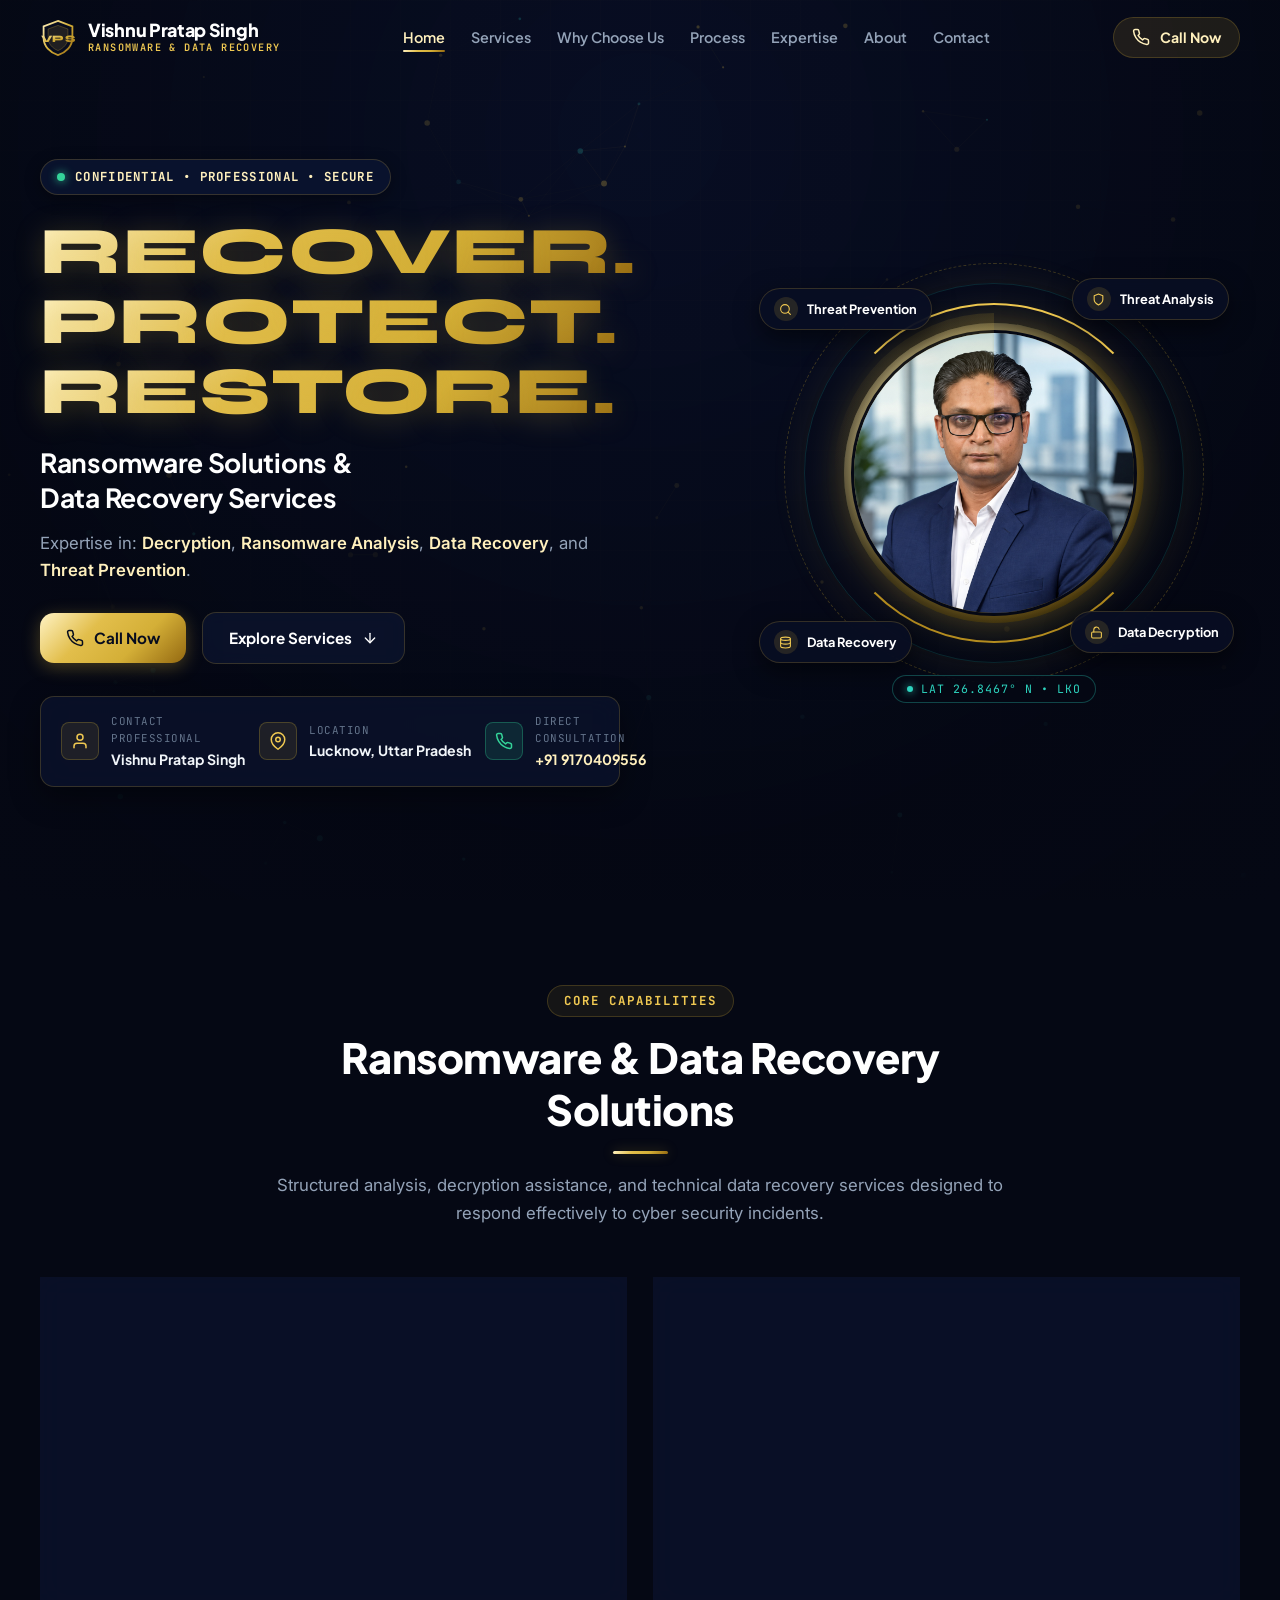
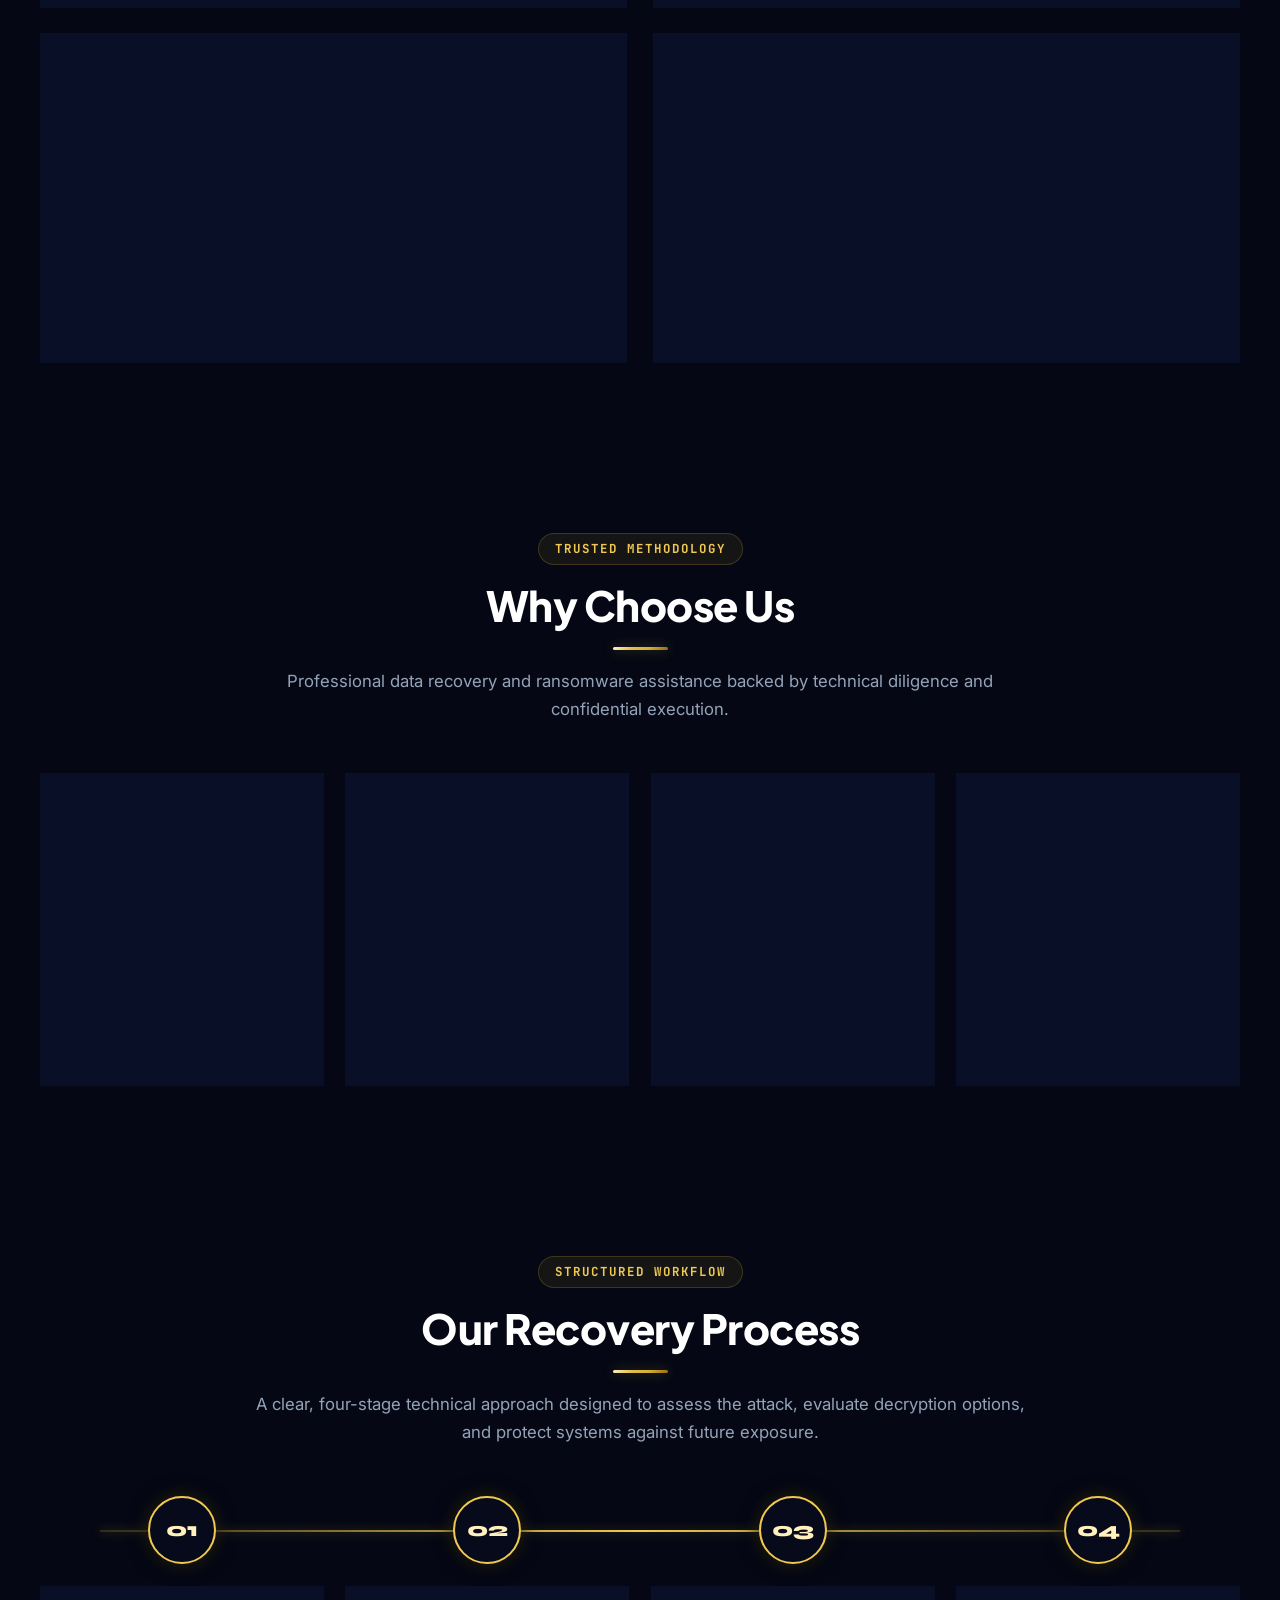
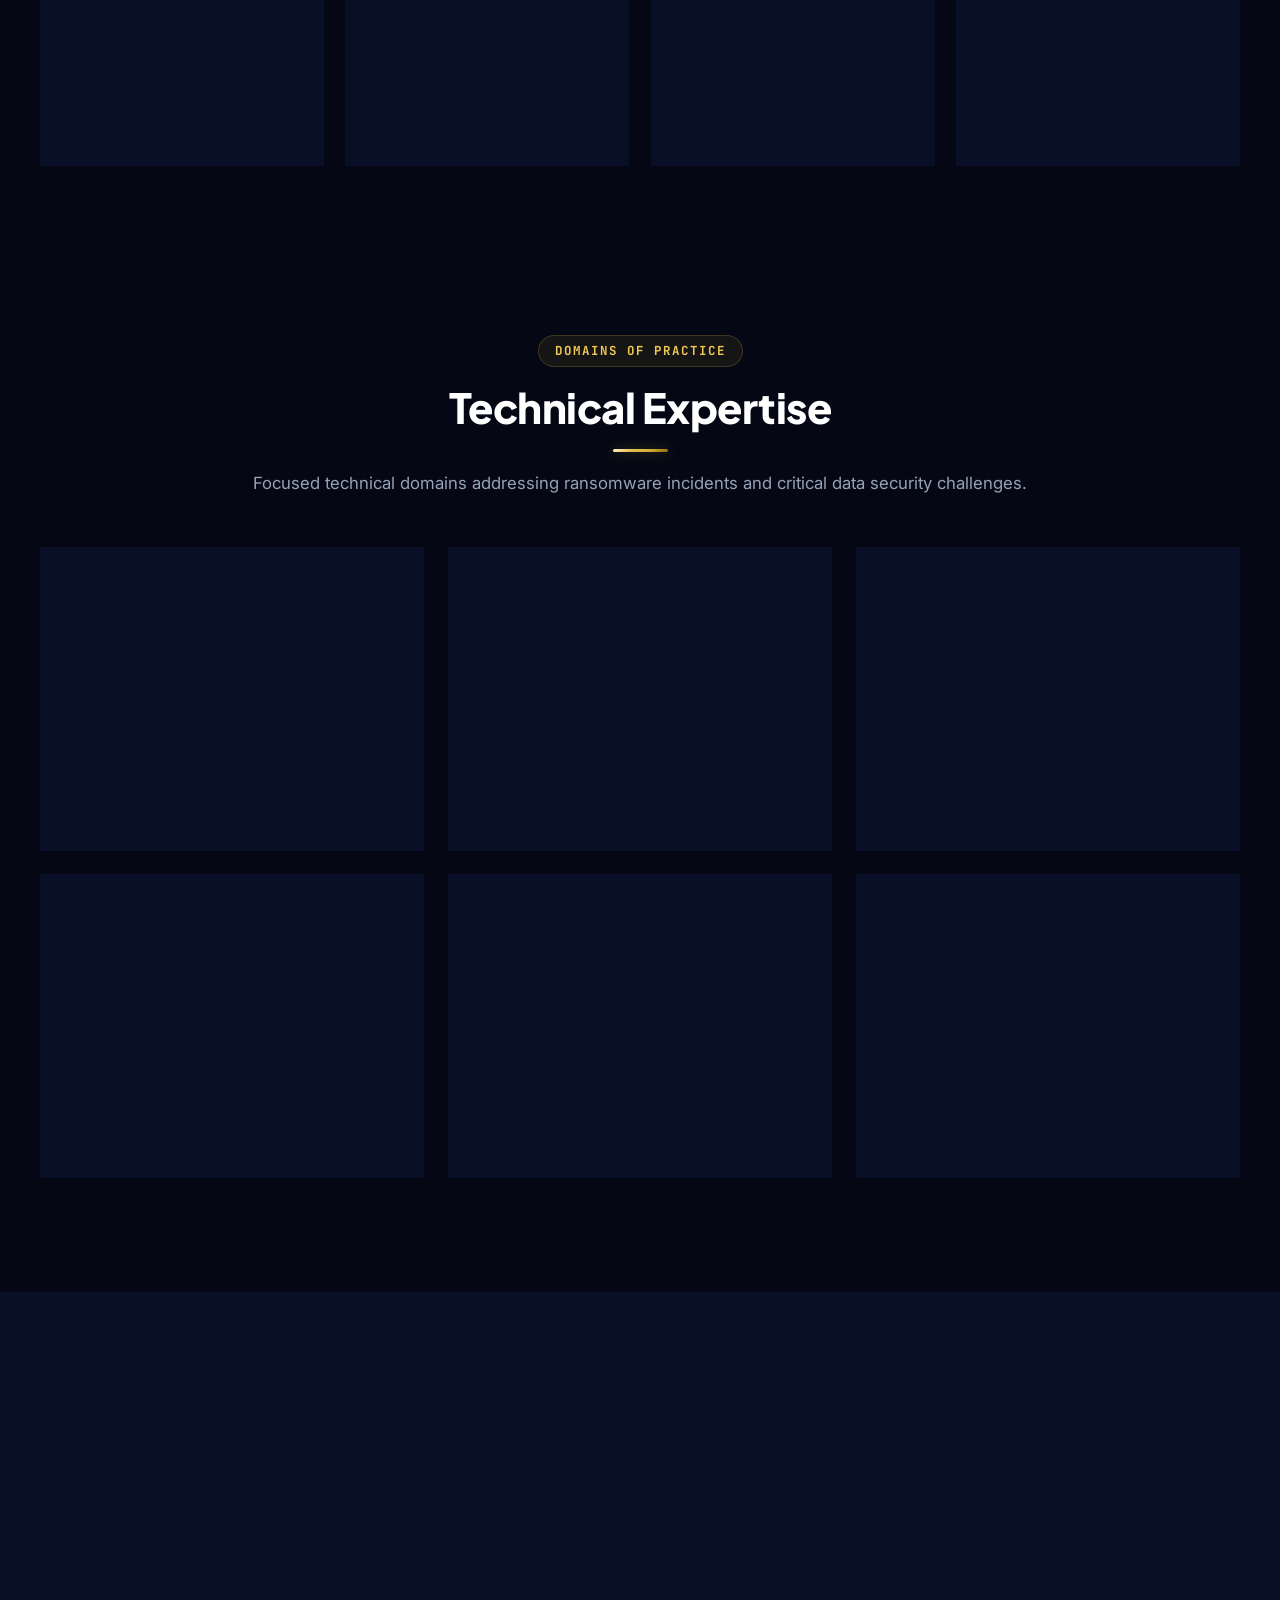
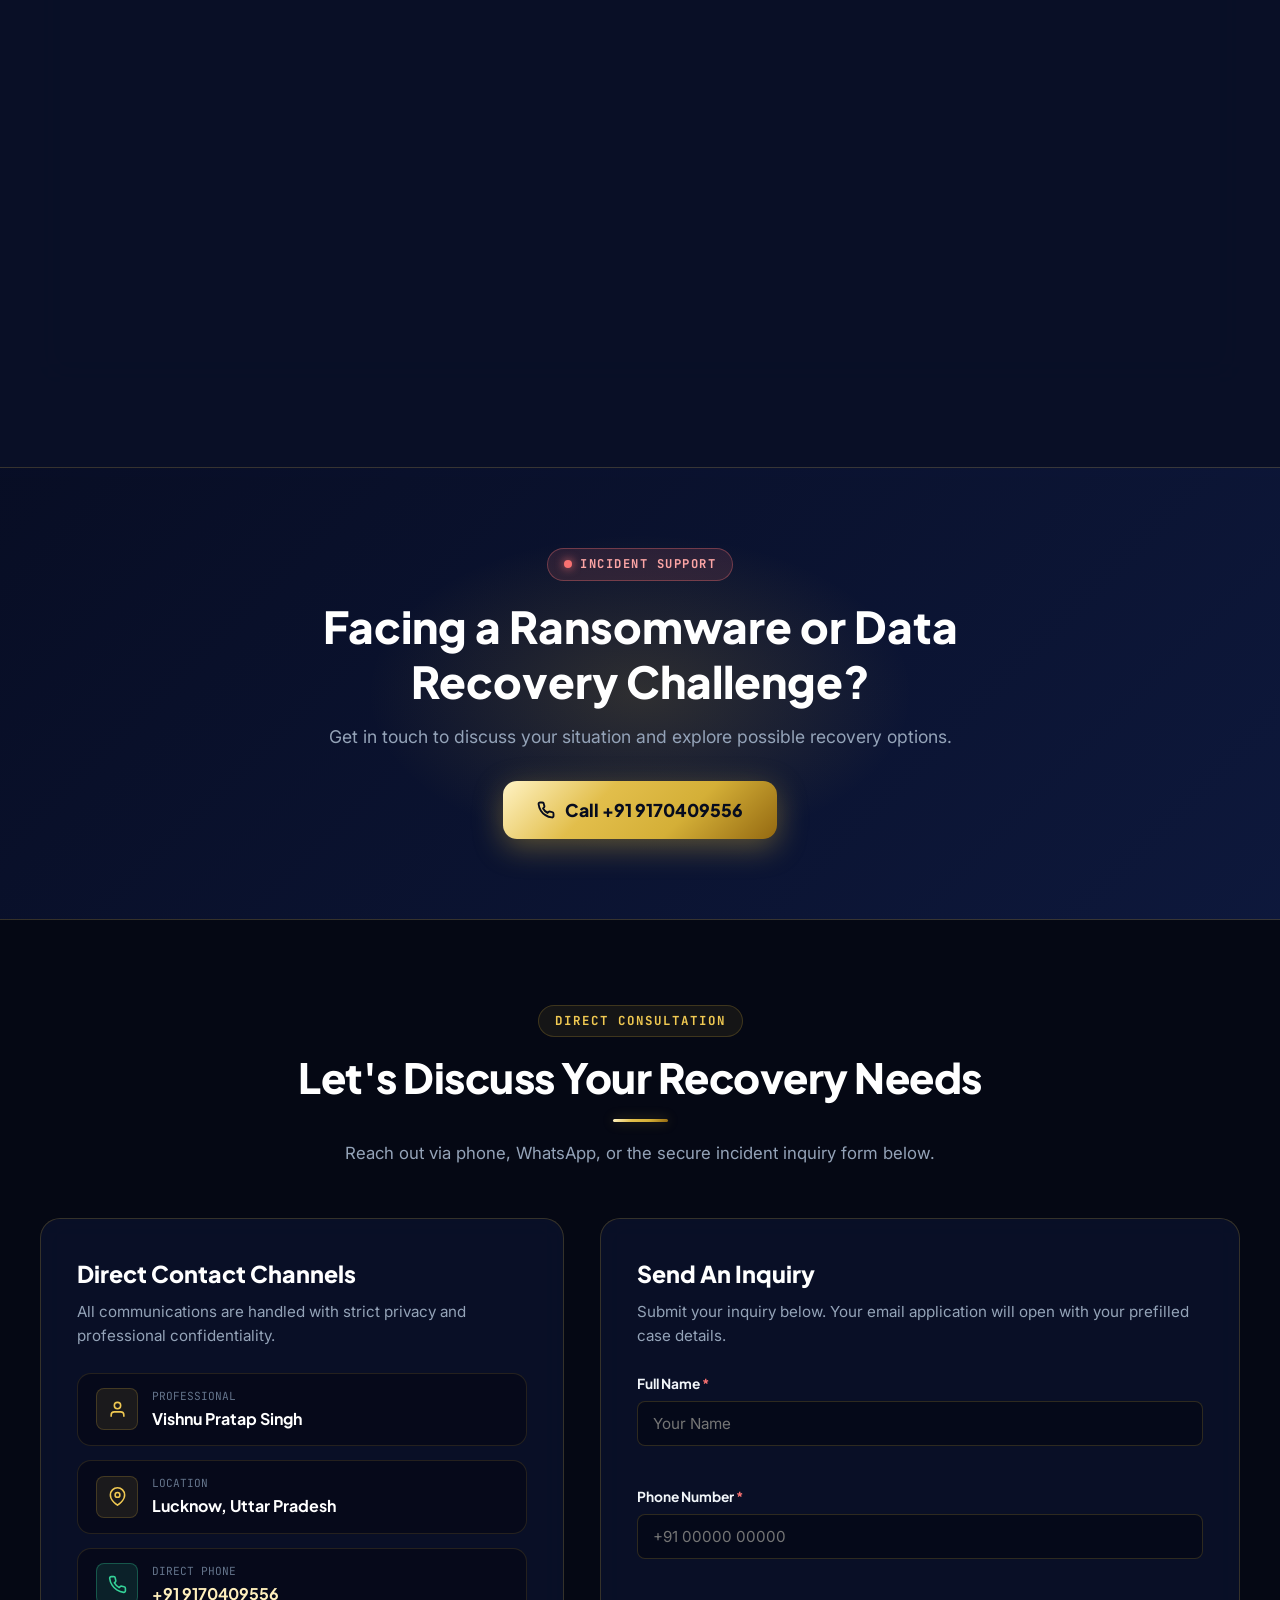
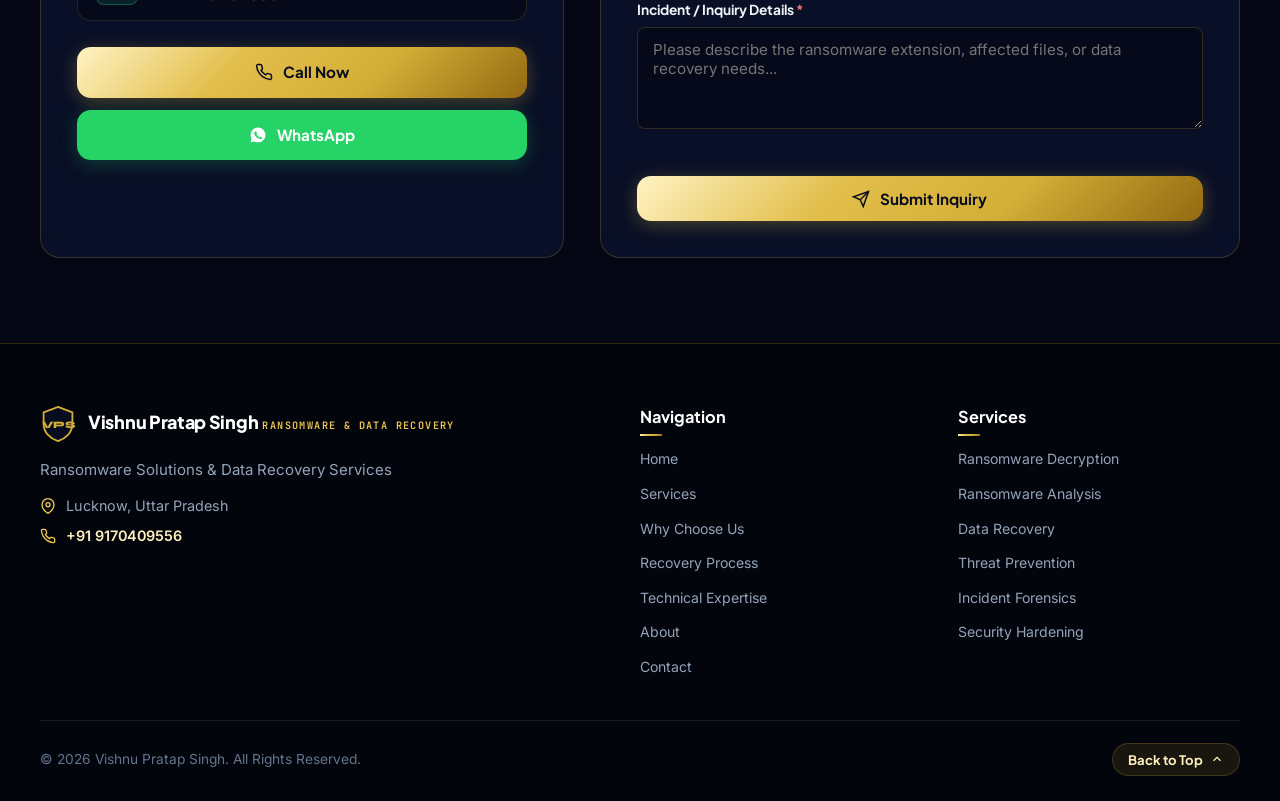
==== commit bf16b662: "fix: remove bottom floating buttons and streamline clean phone layout" ====
--- a/index.html
+++ b/index.html
@@ -1023,26 +1023,6 @@
     </div>
   </footer>
 
-  <!-- Floating Mobile Quick Action Bar (Visible only on mobile devices) -->
-  <aside class="mobile-floating-bar" id="mobileFloatingBar" aria-label="Quick Mobile Consultation">
-    <div class="mobile-float-inner">
-      <a href="tel:+919170409556" class="mobile-float-btn float-call" id="floatCallBtn" aria-label="Call Vishnu Pratap Singh">
-        <span class="float-icon-pulse">
-          <svg viewBox="0 0 24 24" fill="none" stroke="currentColor" stroke-width="2.2" stroke-linecap="round" stroke-linejoin="round">
-            <path d="M22 16.92v3a2 2 0 0 1-2.18 2 19.79 19.79 0 0 1-8.63-3.07 19.5 19.5 0 0 1-6-6 19.79 19.79 0 0 1-3.07-8.67A2 2 0 0 1 4.11 2h3a2 2 0 0 1 2 1.72 12.84 12.84 0 0 0 .7 2.81 2 2 0 0 1-.45 2.11L8.09 9.91a16 16 0 0 0 6 6l1.27-1.27a2 2 0 0 1 2.11-.45 12.84 12.84 0 0 0 2.81.7A2 2 0 0 1 22 16.92z"></path>
-          </svg>
-        </span>
-        <span class="float-text">Call Now</span>
-      </a>
-      <a href="https://wa.me/919170409556" target="_blank" rel="noopener noreferrer" class="mobile-float-btn float-wa" id="floatWhatsAppBtn" aria-label="Chat with Vishnu Pratap Singh on WhatsApp">
-        <svg viewBox="0 0 24 24" fill="currentColor">
-          <path d="M12.04 2c-5.46 0-9.91 4.45-9.91 9.91 0 1.75.46 3.45 1.32 4.95L2.05 22l5.25-1.38c1.45.79 3.08 1.21 4.74 1.21 5.46 0 9.91-4.45 9.91-9.91 0-2.65-1.03-5.14-2.9-7.01A9.816 9.816 0 0 0 12.04 2zm5.79 14.07c-.24.68-1.4 1.3-1.94 1.38-.49.07-1.12.1-3.23-.78-2.69-1.11-4.41-3.87-4.54-4.05-.13-.18-1.09-1.45-1.09-2.77 0-1.32.69-1.97.94-2.24.25-.26.54-.33.72-.33.18 0 .36 0 .52.01.17.01.4.07.61.57.24.58.82 2 .89 2.15.07.15.12.33.02.53-.1.2-.15.33-.3.51-.15.18-.31.4-.44.54-.15.15-.3.31-.13.6.17.3 7.6 1.24 1.63 2.02.87.78 1.6 1.02 1.83 1.13.23.11.36.1.5-.06.14-.16.61-.71.77-.95.16-.24.33-.2.55-.12.22.08 1.4.66 1.64.78.24.12.4.18.46.28.06.1.06.58-.18 1.26z"/>
-        </svg>
-        <span class="float-text">WhatsApp</span>
-      </a>
-    </div>
-  </aside>
-
   <!-- Main JavaScript File -->
   <script src="script.js"></script>
 </body>
--- a/style.css
+++ b/style.css
@@ -1,7 +1,7 @@
 /* ==========================================================================
    VISHNU PRATAP SINGH — RANSOMWARE & DATA RECOVERY
    Dynamic Cybersecurity Design System: Midnight Navy, Champagne Gold, Glassmorphism
-   Fully Responsive for All Smartphones, Tablets, and Desktops
+   Clean, Elegant, Responsive for All Devices (Phone, Tablet, Desktop)
    ========================================================================== */
 
 :root {
@@ -83,7 +83,6 @@
   position: relative;
   min-height: 100vh;
   width: 100%;
-  padding-bottom: 0;
 }
 
 /* Background Cyber Grid Canvas */
@@ -505,7 +504,7 @@
   top: 0;
   right: -100%;
   width: 100%;
-  max-width: 340px;
+  max-width: 320px;
   height: 100vh;
   background: rgba(6, 10, 26, 0.98);
   backdrop-filter: blur(24px);
@@ -570,7 +569,7 @@
 .hero-section {
   min-height: 100vh;
   padding-top: calc(var(--header-height) + 30px);
-  padding-bottom: 50px;
+  padding-bottom: 60px;
   display: flex;
   align-items: center;
   position: relative;
@@ -1913,91 +1912,12 @@
 }
 
 /* ==========================================================================
-   11. FLOATING MOBILE QUICK ACTION BAR
-   ========================================================================== */
-.mobile-floating-bar {
-  display: none;
-  position: fixed;
-  bottom: 0;
-  left: 0;
-  width: 100%;
-  z-index: 990;
-  background: rgba(5, 8, 20, 0.95);
-  backdrop-filter: blur(20px);
-  -webkit-backdrop-filter: blur(20px);
-  border-top: 1px solid var(--gold-border);
-  padding: 10px 16px;
-  padding-bottom: calc(10px + env(safe-area-inset-bottom, 0px));
-  box-shadow: 0 -8px 24px rgba(0, 0, 0, 0.6);
-  transition: transform var(--transition-smooth);
-}
-
-.mobile-floating-bar.hide {
-  transform: translateY(110%);
-}
-
-.mobile-float-inner {
-  display: flex;
-  gap: 12px;
-  max-width: 480px;
-  margin: 0 auto;
-}
-
-.mobile-float-btn {
-  flex: 1;
-  display: flex;
-  align-items: center;
-  justify-content: center;
-  gap: 8px;
-  height: 46px;
-  border-radius: var(--radius-md);
-  font-family: var(--font-heading);
-  font-size: 0.92rem;
-  font-weight: 700;
-  text-decoration: none;
-  transition: all var(--transition-fast);
-}
-
-.float-call {
-  background: var(--gold-gradient);
-  color: #050814;
-  box-shadow: 0 4px 15px rgba(212, 175, 55, 0.35);
-}
-
-.float-icon-pulse {
-  display: flex;
-  align-items: center;
-  animation: pulseCall 2.5s infinite;
-}
-
-.float-call svg {
-  width: 18px;
-  height: 18px;
-}
-
-.float-wa {
-  background: #25d366;
-  color: #ffffff;
-  box-shadow: 0 4px 15px rgba(37, 211, 102, 0.35);
-}
-
-.float-wa svg {
-  width: 18px;
-  height: 18px;
-}
-
-@keyframes pulseCall {
-  0%, 100% { transform: scale(1); }
-  50% { transform: scale(1.15); }
-}
-
-/* ==========================================================================
-   Responsive Breakpoints & Mobile Optimization
+   Responsive Breakpoints
    ========================================================================== */
 @media (max-width: 1080px) {
   .hero-container {
     grid-template-columns: 1fr;
-    gap: 48px;
+    gap: 40px;
   }
 
   .hero-content {
@@ -2064,21 +1984,12 @@
 }
 
 @media (max-width: 820px) {
-  /* Show Mobile Nav & Floating Bar */
   .nav-menu {
     display: none;
   }
 
   .mobile-toggle {
     display: flex;
-  }
-
-  .mobile-floating-bar {
-    display: block;
-  }
-
-  body {
-    padding-bottom: 74px; /* Space for floating bottom bar */
   }
 
   .services-grid {
@@ -2108,16 +2019,16 @@
 /* Specific Phone Optimizations (360px - 600px) */
 @media (max-width: 600px) {
   .section {
-    padding: 60px 0;
+    padding: 55px 0;
   }
 
   .section-header {
-    margin-bottom: 36px;
+    margin-bottom: 32px;
   }
 
   .hero-section {
-    padding-top: calc(var(--header-height) + 15px);
-    padding-bottom: 35px;
+    padding-top: calc(var(--header-height) + 12px);
+    padding-bottom: 40px;
   }
 
   /* Tagline on Mobile */
@@ -2128,54 +2039,35 @@
   }
 
   .hero-subtitle {
-    font-size: 1.25rem;
+    font-size: 1.22rem;
     margin-bottom: 12px;
   }
 
   .hero-expertise {
-    font-size: 0.96rem;
+    font-size: 0.95rem;
     margin-bottom: 24px;
   }
 
-  /* Portrait Stage on Mobile */
+  /* Portrait Stage on Mobile: clean, centered, no clutter */
   .portrait-stage {
-    width: 290px;
-    height: 290px;
-    margin: 10px auto;
-  }
-
-  .ring-outer { width: 290px; height: 290px; }
-  .ring-mid { width: 260px; height: 260px; }
-  .ring-inner { width: 230px; height: 230px; }
-  .radar-sweep { width: 215px; height: 215px; }
-  .portrait-frame { width: 195px; height: 195px; }
-
-  /* Floating Chips on Mobile: keep inside bounds */
+    width: 270px;
+    height: 270px;
+    margin: 15px auto;
+  }
+
+  .ring-outer { width: 270px; height: 270px; }
+  .ring-mid { width: 245px; height: 245px; }
+  .ring-inner { width: 220px; height: 220px; }
+  .radar-sweep { width: 210px; height: 210px; }
+  .portrait-frame { width: 190px; height: 190px; }
+
+  /* Hide floating chips on small mobile to avoid chaos/overlap */
   .floating-chip {
-    padding: 6px 11px;
-  }
-
-  .chip-icon {
-    width: 22px;
-    height: 22px;
-  }
-
-  .chip-icon svg {
-    width: 12px;
-    height: 12px;
-  }
-
-  .chip-label {
-    font-size: 0.74rem;
-  }
-
-  .chip-1 { top: -6px; right: -5px; }
-  .chip-2 { bottom: -6px; right: -5px; }
-  .chip-3 { bottom: -6px; left: -5px; }
-  .chip-4 { top: -6px; left: -5px; }
+    display: none;
+  }
 
   .tech-coordinate-badge {
-    bottom: -25px;
+    bottom: -20px;
     font-size: 0.68rem;
     padding: 3px 10px;
   }
@@ -2219,7 +2111,7 @@
   /* Process Timeline on Mobile (Vertical Line) */
   .process-timeline {
     grid-template-columns: 1fr;
-    gap: 20px;
+    gap: 18px;
   }
 
   .process-step {
@@ -2230,14 +2122,14 @@
   }
 
   .step-indicator {
-    width: 52px;
-    height: 52px;
-    min-width: 52px;
+    width: 50px;
+    height: 50px;
+    min-width: 50px;
     margin-bottom: 0;
   }
 
   .step-number {
-    font-size: 1.1rem;
+    font-size: 1.05rem;
   }
 
   .step-content {
@@ -2297,25 +2189,18 @@
 /* Very Small Screens (< 380px) */
 @media (max-width: 380px) {
   .portrait-stage {
-    width: 260px;
-    height: 260px;
-  }
-
-  .ring-outer { width: 260px; height: 260px; }
-  .ring-mid { width: 235px; height: 235px; }
-  .ring-inner { width: 210px; height: 210px; }
-  .radar-sweep { width: 195px; height: 195px; }
-  .portrait-frame { width: 175px; height: 175px; }
-
-  .floating-chip {
-    padding: 4px 8px;
-  }
-  .chip-label {
-    font-size: 0.68rem;
-  }
+    width: 240px;
+    height: 240px;
+  }
+
+  .ring-outer { width: 240px; height: 240px; }
+  .ring-mid { width: 220px; height: 220px; }
+  .ring-inner { width: 195px; height: 195px; }
+  .radar-sweep { width: 185px; height: 185px; }
+  .portrait-frame { width: 165px; height: 165px; }
 
   .brand-name {
-    font-size: 0.98rem;
+    font-size: 0.96rem;
   }
 }
 
@@ -2332,8 +2217,7 @@
 
   .cyber-ring,
   .radar-sweep,
-  .floating-chip,
-  .float-icon-pulse {
+  .floating-chip {
     animation: none !important;
   }
 
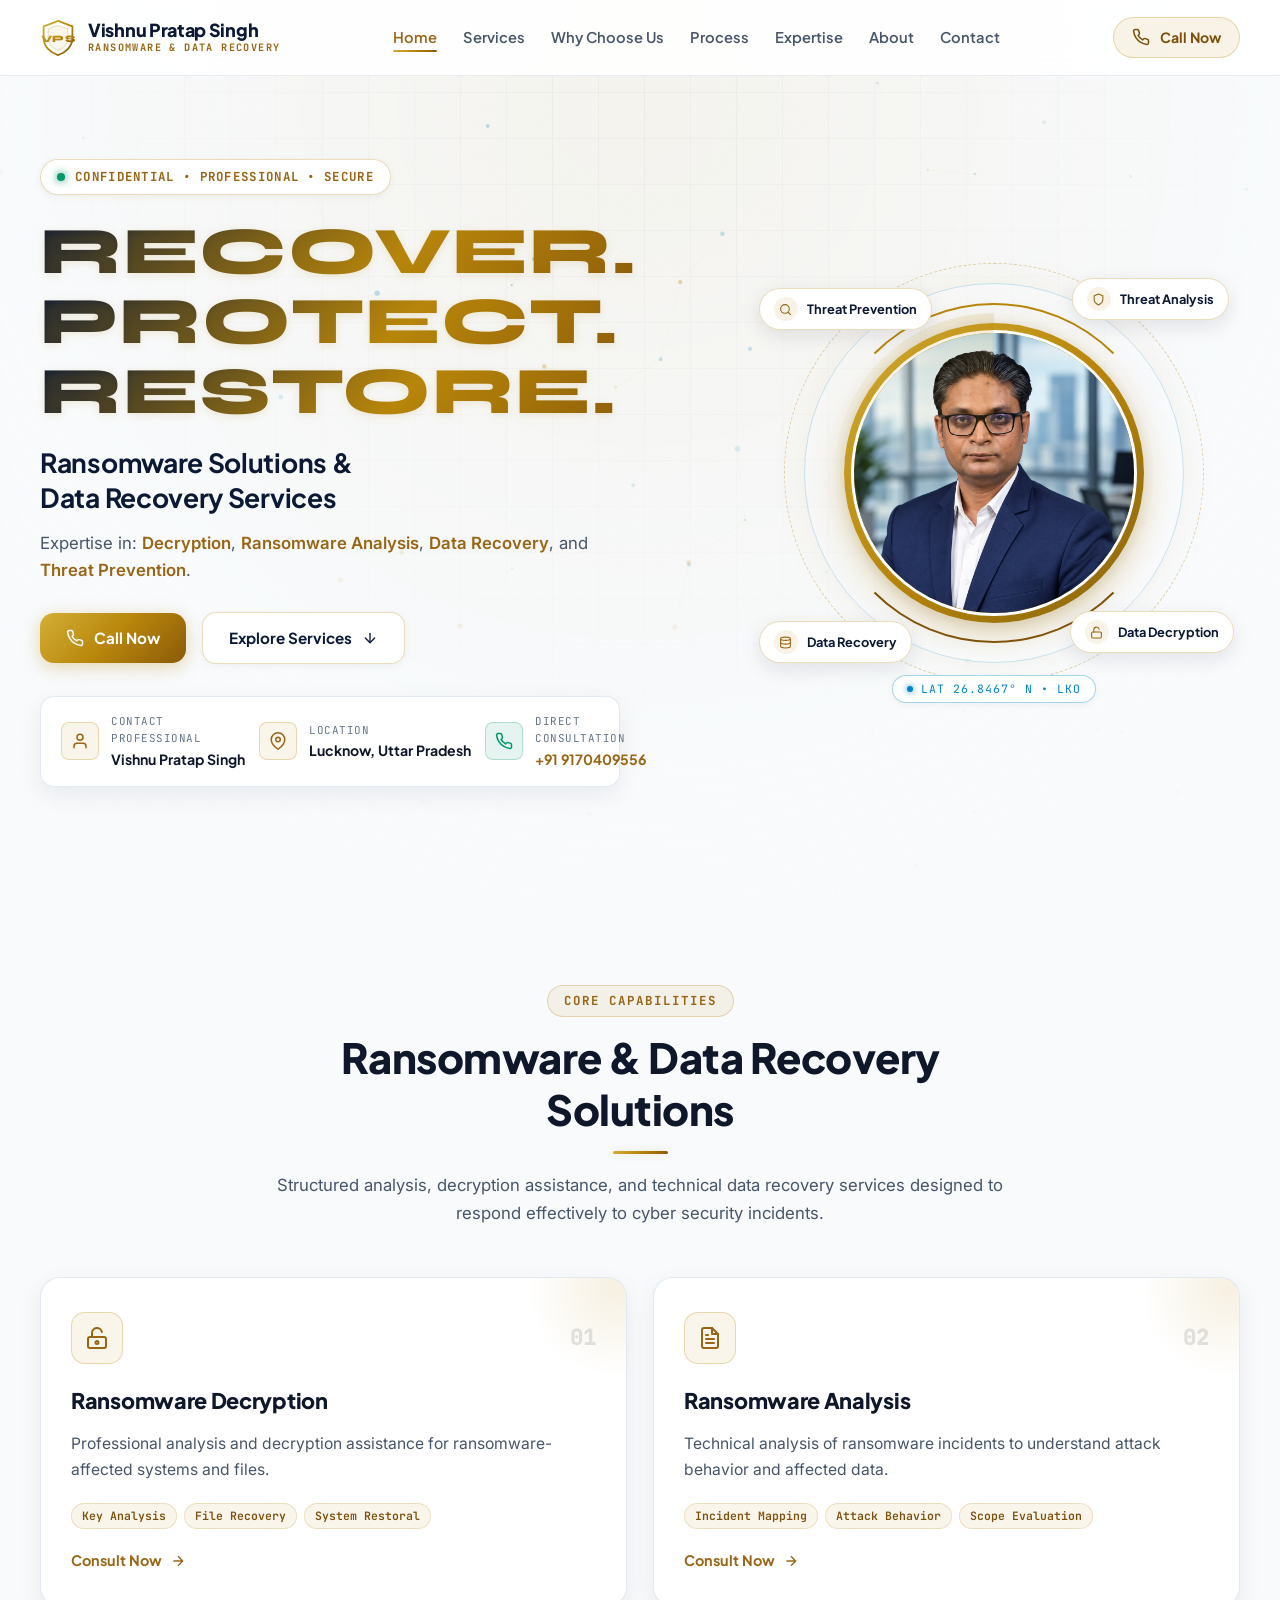
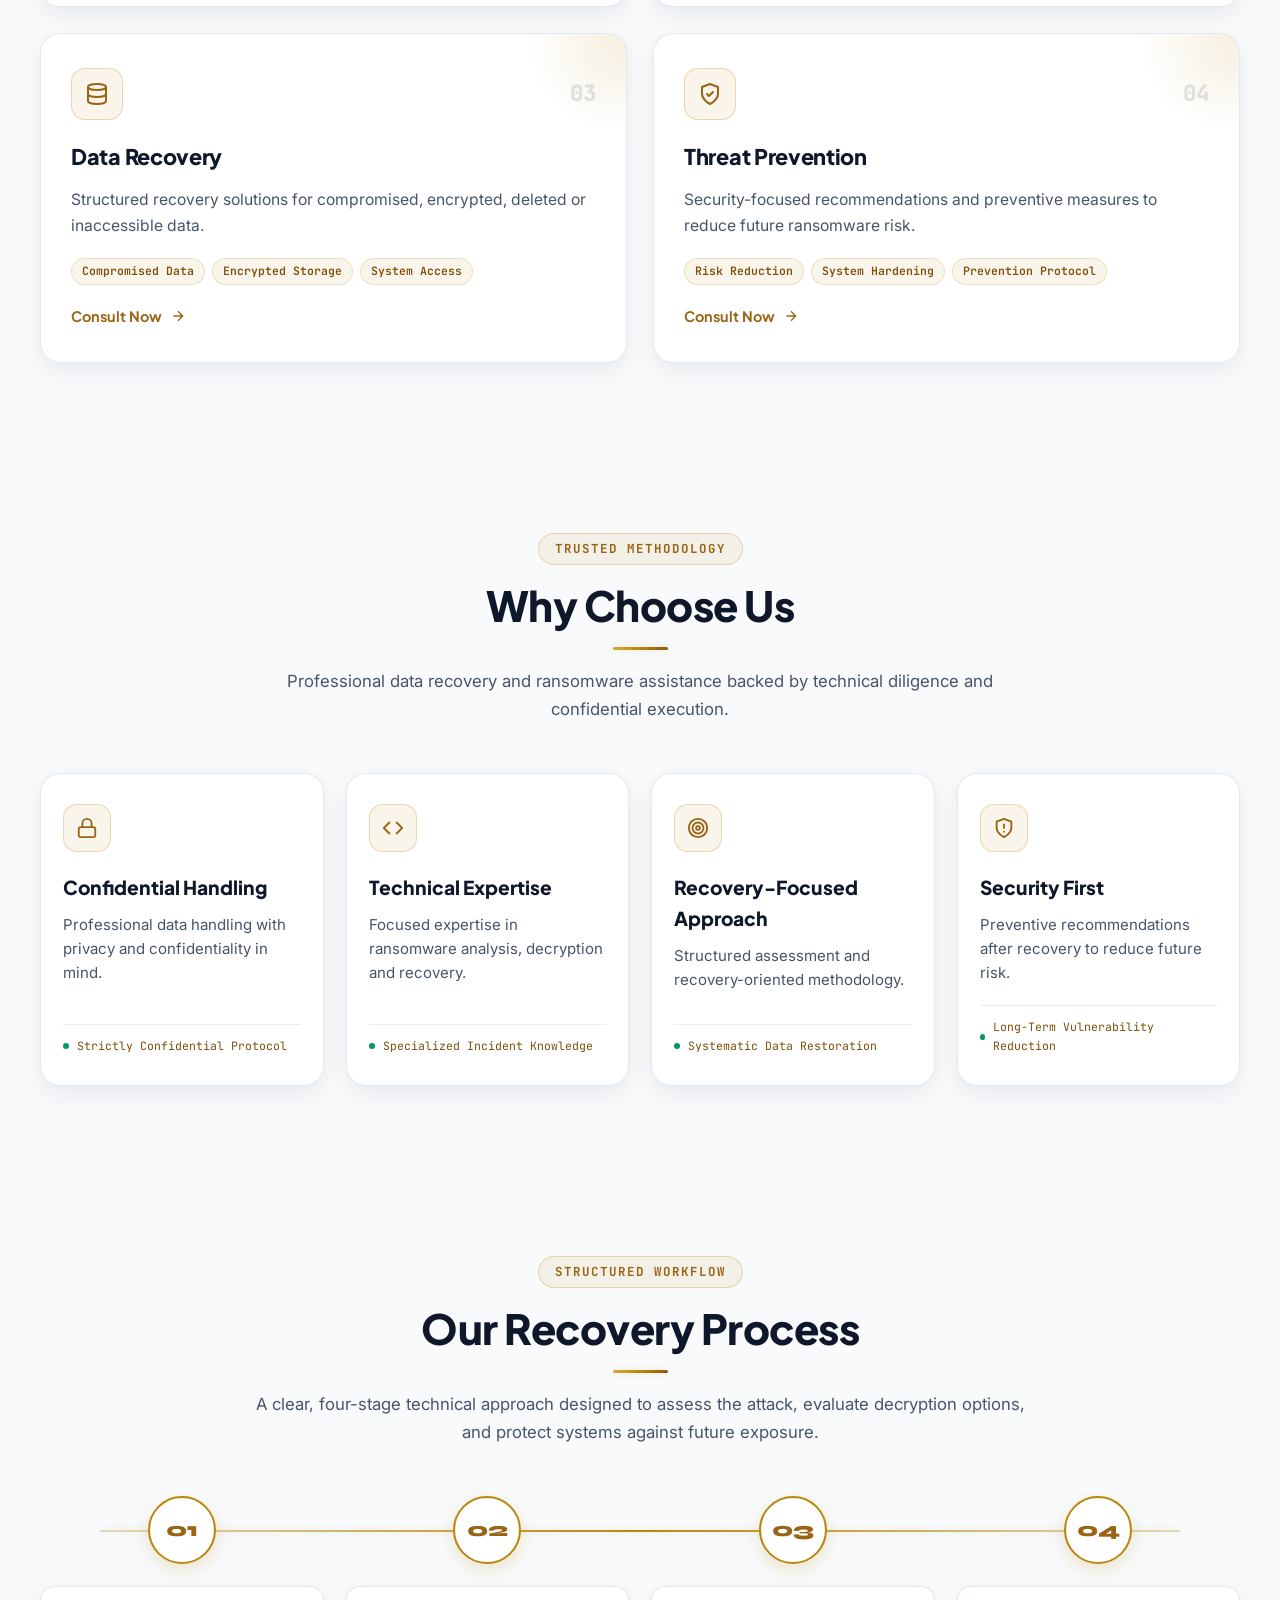
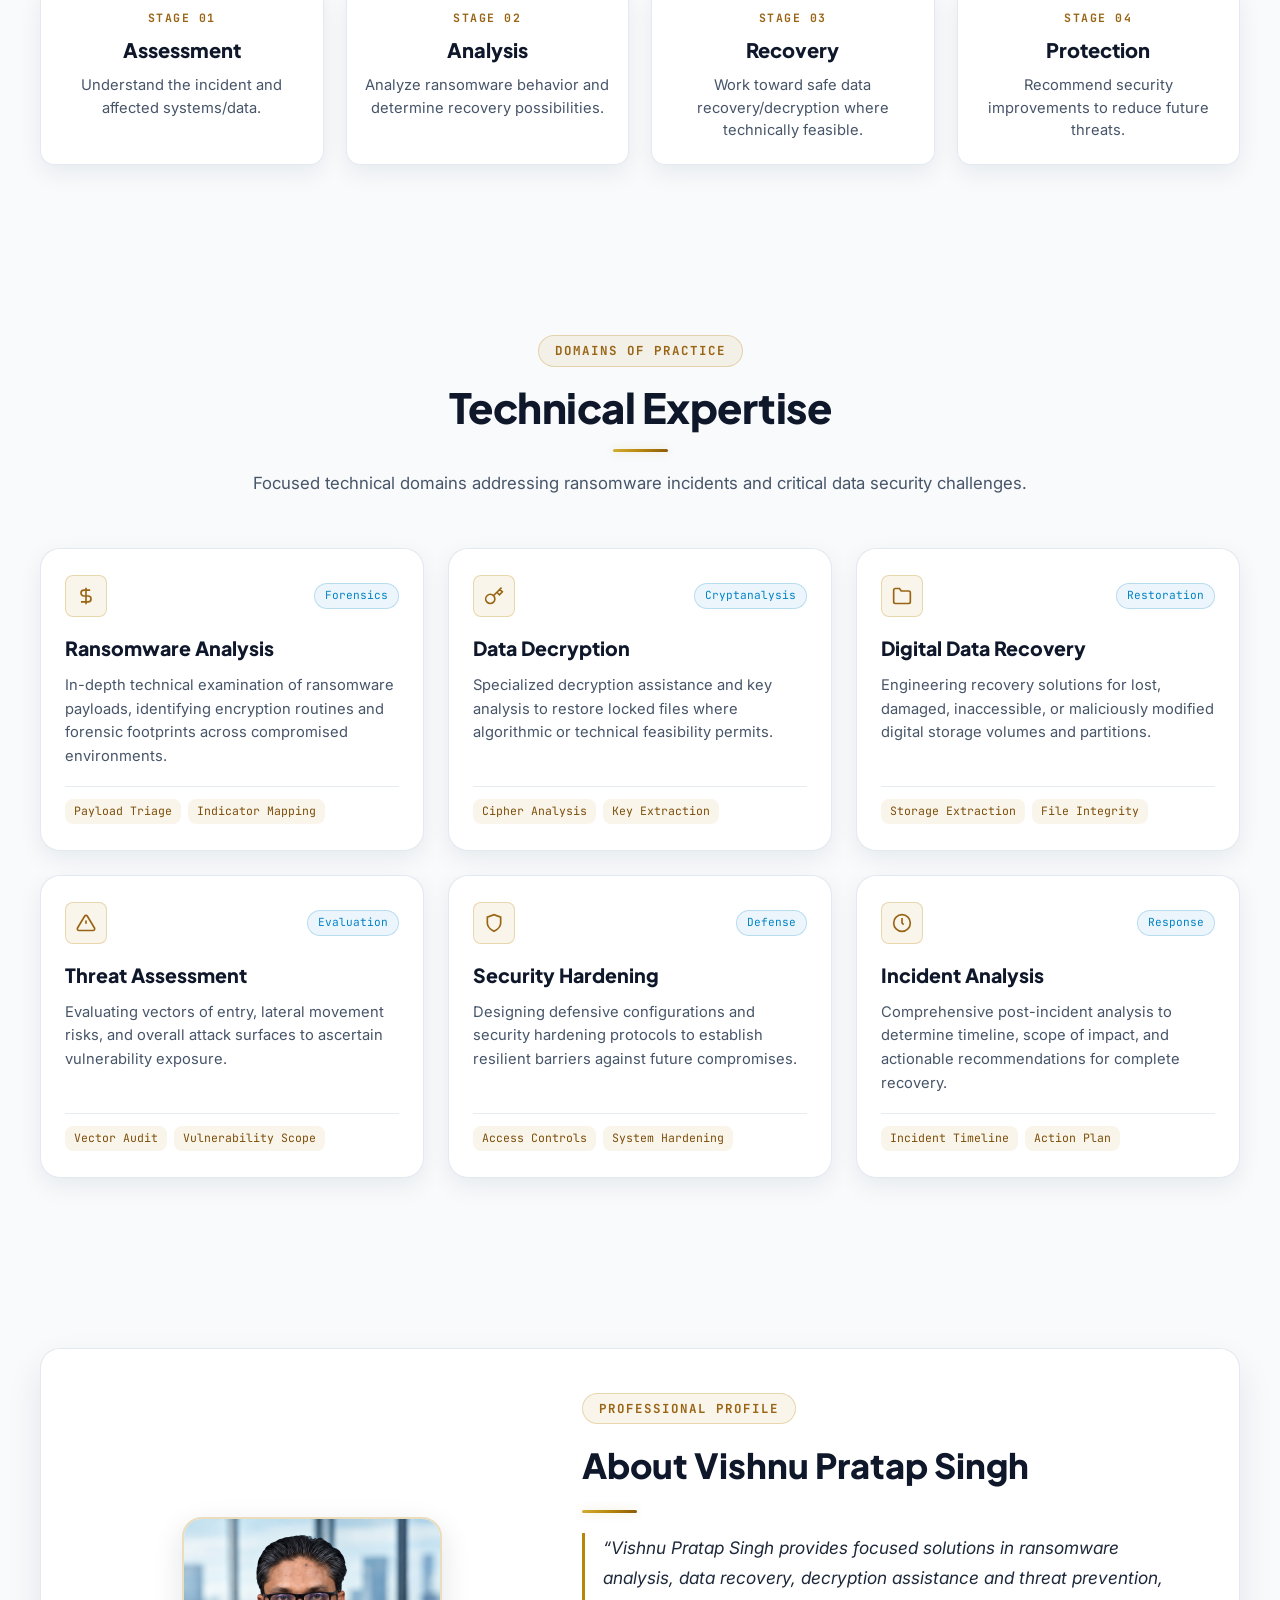
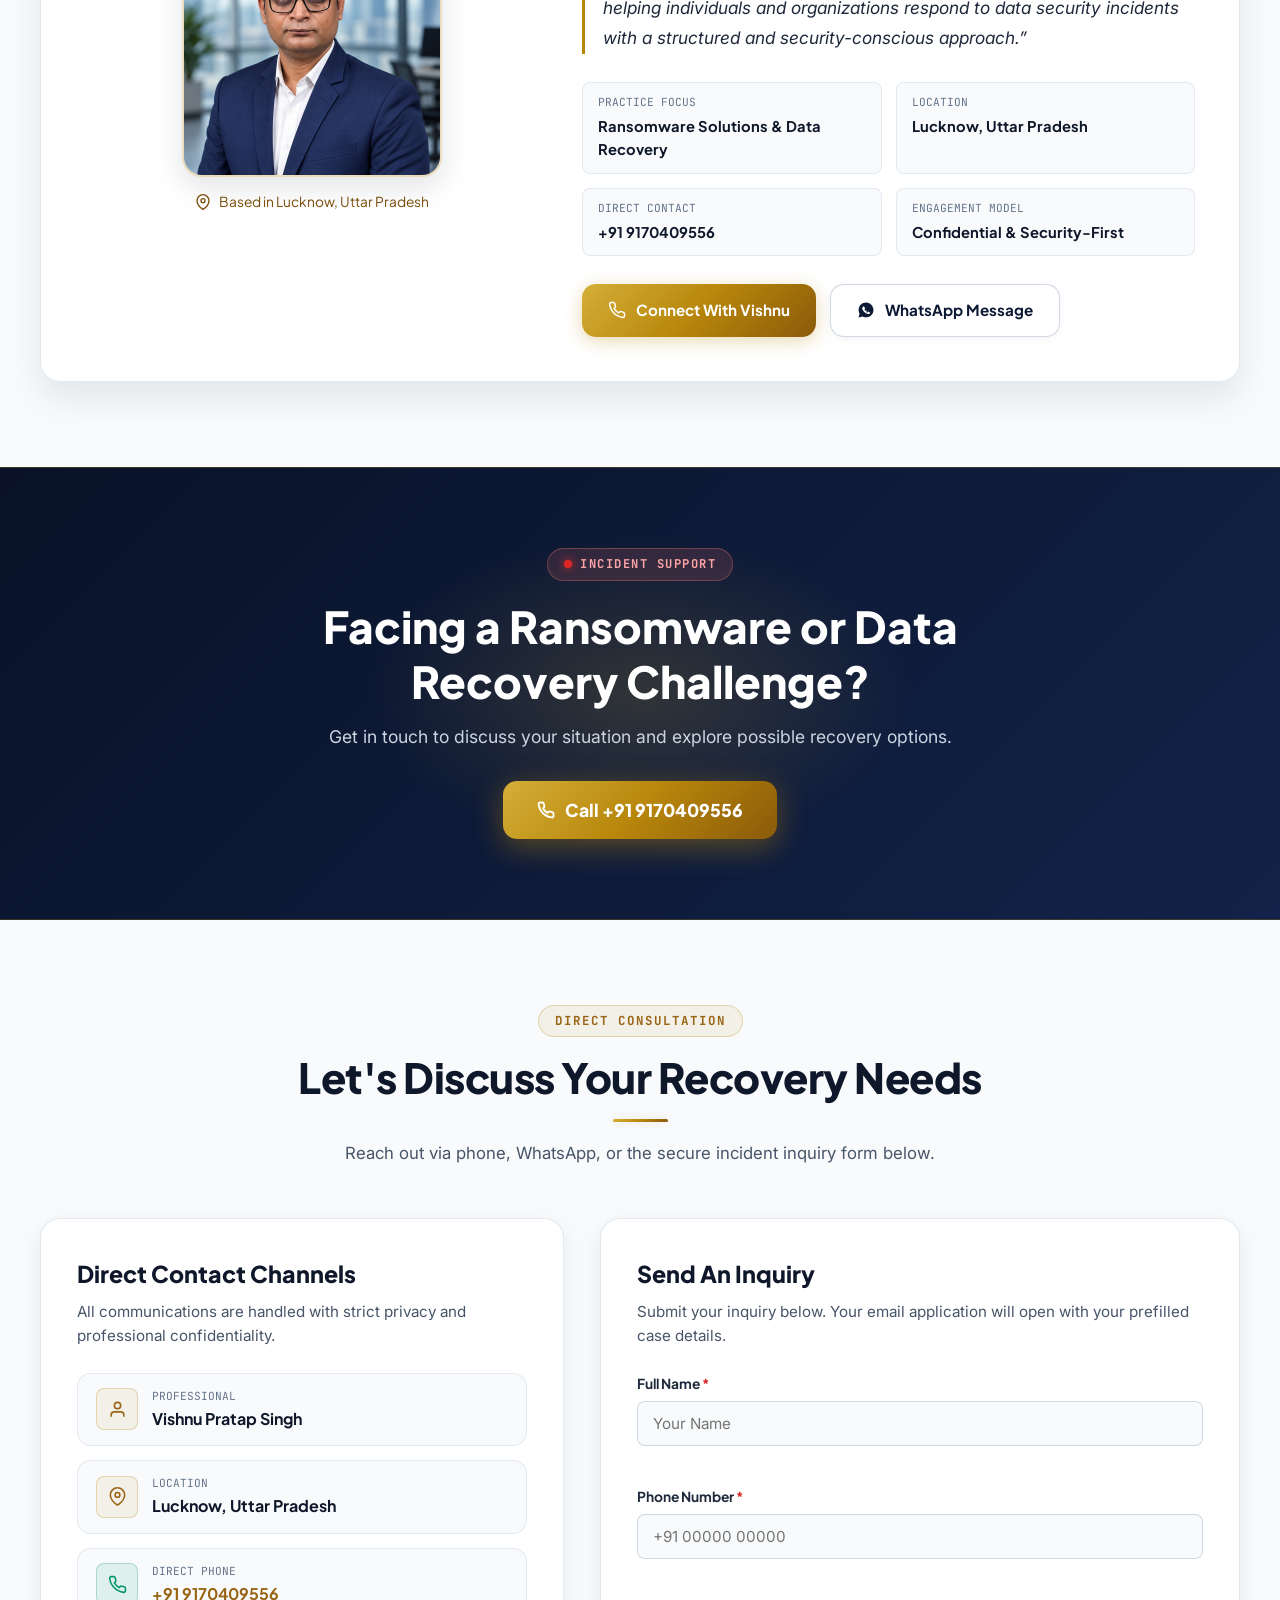
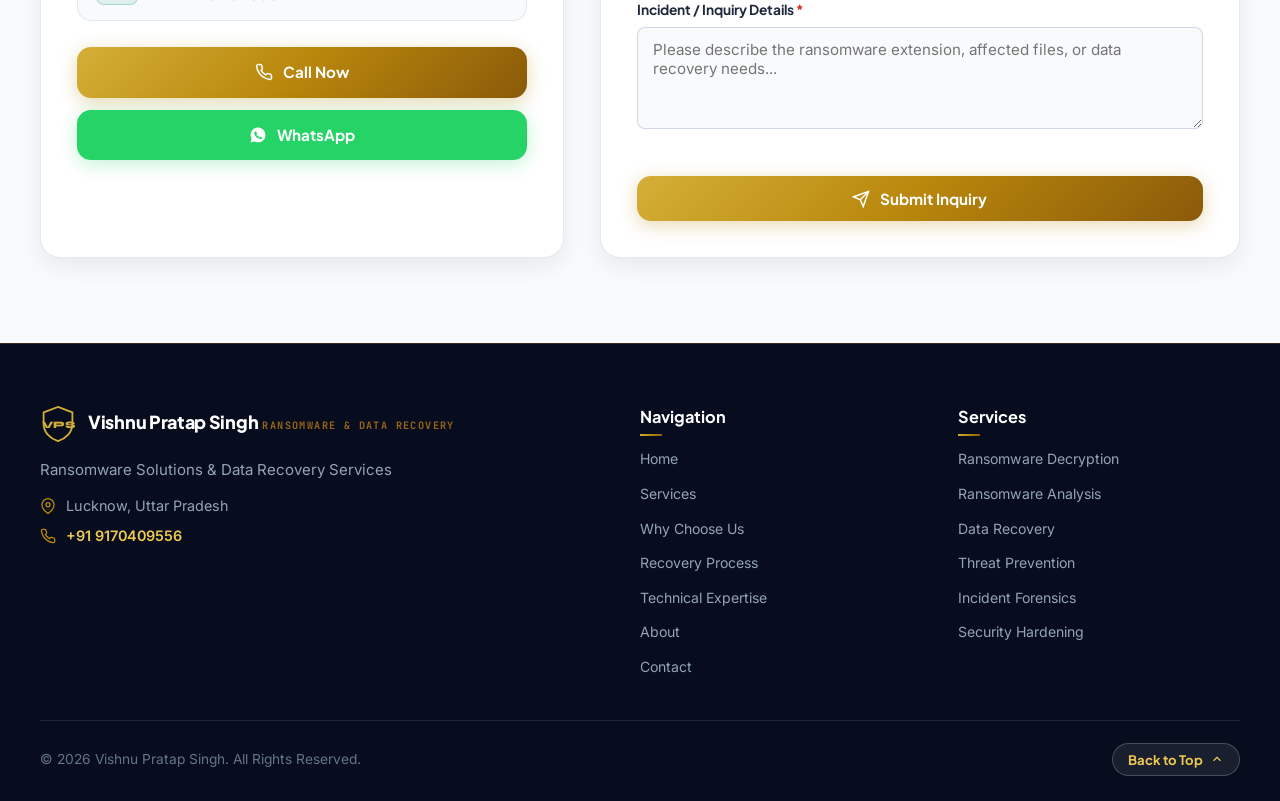
==== commit 7fabc351: "feat: switch to executive light theme with royal navy and champagne gold accents" ====
--- a/index.html
+++ b/index.html
@@ -9,7 +9,7 @@
   <meta name="description" content="Professional ransomware solutions, data recovery, decryption, ransomware analysis and threat prevention services in Lucknow, Uttar Pradesh.">
   <meta name="keywords" content="Vishnu Pratap Singh, Ransomware Solutions, Data Recovery Services, Data Decryption, Ransomware Analysis, Threat Prevention, Lucknow, Uttar Pradesh, Cybersecurity">
   <meta name="author" content="Vishnu Pratap Singh">
-  <meta name="theme-color" content="#050814">
+  <meta name="theme-color" content="#f8fafc">
   <link rel="canonical" href="https://rahul2003-debug-code.github.io/vishnu/">
 
   <!-- Open Graph / Facebook -->
@@ -83,14 +83,14 @@
       <a href="#home" class="brand-logo" aria-label="Vishnu Pratap Singh Homepage">
         <div class="brand-shield" aria-hidden="true">
           <svg class="shield-icon" viewBox="0 0 40 44" fill="none" xmlns="http://www.w3.org/2000/svg">
-            <path d="M20 3L36 9V22C36 31 29 38 20 41C11 38 4 31 4 22V9L20 3Z" stroke="url(#logoGold)" stroke-width="2" fill="#070c1e"/>
-            <path d="M20 8L31 12V22C31 28.5 26 33.5 20 36C14 33.5 9 28.5 9 22V12L20 8Z" fill="rgba(212, 175, 55, 0.12)" stroke="rgba(212, 175, 55, 0.3)"/>
+            <path d="M20 3L36 9V22C36 31 29 38 20 41C11 38 4 31 4 22V9L20 3Z" stroke="url(#logoGold)" stroke-width="2" fill="#ffffff"/>
+            <path d="M20 8L31 12V22C31 28.5 26 33.5 20 36C14 33.5 9 28.5 9 22V12L20 8Z" fill="rgba(184, 134, 11, 0.08)" stroke="rgba(184, 134, 11, 0.3)"/>
             <text x="20" y="26" font-family="'Syne', sans-serif" font-size="11" font-weight="900" fill="url(#logoGold)" text-anchor="middle" letter-spacing="0.5">VPS</text>
             <defs>
               <linearGradient id="logoGold" x1="0%" y1="0%" x2="100%" y2="100%">
-                <stop offset="0%" stop-color="#fff0bd"/>
-                <stop offset="50%" stop-color="#d4af37"/>
-                <stop offset="100%" stop-color="#9a6e14"/>
+                <stop offset="0%" stop-color="#d4af37"/>
+                <stop offset="50%" stop-color="#b8860b"/>
+                <stop offset="100%" stop-color="#8a5a0a"/>
               </linearGradient>
             </defs>
           </svg>
--- a/style.css
+++ b/style.css
@@ -1,40 +1,46 @@
 /* ==========================================================================
    VISHNU PRATAP SINGH — RANSOMWARE & DATA RECOVERY
-   Dynamic Cybersecurity Design System: Midnight Navy, Champagne Gold, Glassmorphism
+   Executive Light Theme: Platinum Light, Royal Navy, Champagne Gold & Slate
    Clean, Elegant, Responsive for All Devices (Phone, Tablet, Desktop)
    ========================================================================== */
 
 :root {
-  /* Core Cyber Palette */
-  --bg-dark: #050814;
-  --bg-navy: #090e24;
-  --bg-surface: #0a112c;
-  --bg-card: rgba(11, 19, 44, 0.78);
-  --bg-card-hover: rgba(16, 28, 64, 0.9);
-  --bg-glass: rgba(14, 23, 52, 0.65);
-
-  /* Gold Metallic Accents */
-  --gold-300: #fff0bd;
-  --gold-400: #f0c952;
-  --gold-500: #d4af37;
-  --gold-600: #b38b1f;
-  --gold-700: #886510;
-  --gold-gradient: linear-gradient(135deg, #fff3c4 0%, #e2be4b 35%, #d4af37 65%, #946911 100%);
-  --gold-glow: rgba(212, 175, 55, 0.35);
-  --gold-border: rgba(212, 175, 55, 0.22);
-  --gold-border-hover: rgba(212, 175, 55, 0.65);
-
-  /* Cyber Status Accents */
-  --cyan-accent: #2dd4bf;
-  --cyan-glow: rgba(45, 212, 191, 0.3);
-  --green-status: #34d399;
-  --red-alert: #f87171;
-
-  /* Typography Colors */
-  --text-pure: #ffffff;
-  --text-main: #f1f5f9;
-  --text-muted: #94a3b8;
+  /* Core Light Palette */
+  --bg-dark: #f8fafc;
+  --bg-navy: #f1f5f9;
+  --bg-surface: #ffffff;
+  --bg-card: rgba(255, 255, 255, 0.92);
+  --bg-card-hover: #ffffff;
+  --bg-glass: rgba(255, 255, 255, 0.85);
+
+  /* Gold Metallic Accents (Tuned for Crisp Contrast on Light Backgrounds) */
+  --gold-300: #d4af37;
+  --gold-400: #b8860b;
+  --gold-500: #996515;
+  --gold-600: #7c4f0b;
+  --gold-700: #5c3804;
+  --gold-gradient: linear-gradient(135deg, #d4af37 0%, #b8860b 50%, #8a5a0a 100%);
+  --gold-glow: rgba(184, 134, 11, 0.22);
+  --gold-border: rgba(184, 134, 11, 0.28);
+  --gold-border-hover: rgba(184, 134, 11, 0.7);
+
+  /* Royal Navy & Accent Tones */
+  --navy-dark: #070d1e;
+  --navy-primary: #0b1935;
+  --navy-secondary: #1e293b;
+
+  /* Status Accents */
+  --cyan-accent: #0284c7;
+  --cyan-glow: rgba(2, 132, 199, 0.25);
+  --green-status: #059669;
+  --red-alert: #dc2626;
+
+  /* Typography Colors for Crisp Readability */
+  --text-pure: #0f172a;
+  --text-main: #1e293b;
+  --text-muted: #475569;
   --text-dim: #64748b;
+  --text-light: #ffffff;
 
   /* Fonts */
   --font-display: 'Syne', sans-serif;
@@ -49,6 +55,12 @@
   --radius-md: 14px;
   --radius-lg: 20px;
   --radius-full: 9999px;
+
+  /* Shadows for Light Theme */
+  --shadow-sm: 0 2px 8px rgba(15, 23, 42, 0.05);
+  --shadow-md: 0 8px 24px rgba(15, 23, 42, 0.07);
+  --shadow-lg: 0 16px 36px rgba(15, 23, 42, 0.09);
+  --shadow-card-hover: 0 16px 40px rgba(15, 23, 42, 0.12), 0 0 20px rgba(184, 134, 11, 0.12);
 
   /* Transitions */
   --transition-fast: 0.2s cubic-bezier(0.16, 1, 0.3, 1);
@@ -104,10 +116,10 @@
   height: 100%;
   z-index: -1;
   pointer-events: none;
-  background: radial-gradient(circle at 50% 15%, rgba(12, 22, 56, 0.45) 0%, rgba(5, 8, 20, 0.9) 70%, #050814 100%),
-              linear-gradient(rgba(212, 175, 55, 0.02) 1px, transparent 1px),
-              linear-gradient(90deg, rgba(212, 175, 55, 0.02) 1px, transparent 1px);
-  background-size: 100% 100%, 50px 50px, 50px 50px;
+  background: radial-gradient(circle at 50% 12%, rgba(184, 134, 11, 0.06) 0%, rgba(248, 250, 252, 0.92) 65%, #f8fafc 100%),
+              linear-gradient(rgba(15, 23, 42, 0.035) 1px, transparent 1px),
+              linear-gradient(90deg, rgba(15, 23, 42, 0.035) 1px, transparent 1px);
+  background-size: 100% 100%, 46px 46px, 46px 46px;
 }
 
 /* Accessibility Skip Link */
@@ -115,8 +127,8 @@
   position: fixed;
   top: -60px;
   left: 20px;
-  background: var(--gold-500);
-  color: var(--bg-dark);
+  background: var(--navy-primary);
+  color: #ffffff;
   padding: 10px 20px;
   font-weight: 700;
   border-radius: var(--radius-sm);
@@ -126,7 +138,7 @@
 }
 .skip-to-content:focus {
   top: 20px;
-  outline: 3px solid var(--text-pure);
+  outline: 3px solid var(--gold-400);
 }
 
 /* Container */
@@ -180,8 +192,8 @@
   font-size: 0.78rem;
   font-weight: 700;
   letter-spacing: 2px;
-  color: var(--gold-400);
-  background: rgba(212, 175, 55, 0.08);
+  color: var(--gold-500);
+  background: rgba(184, 134, 11, 0.08);
   border: 1px solid var(--gold-border);
   padding: 5px 16px;
   border-radius: var(--radius-full);
@@ -204,7 +216,7 @@
   background: var(--gold-gradient);
   margin: 16px auto 18px auto;
   border-radius: var(--radius-full);
-  box-shadow: 0 0 12px var(--gold-glow);
+  box-shadow: 0 0 10px var(--gold-glow);
 }
 
 .section-divider.align-left {
@@ -263,30 +275,30 @@
 
 .btn-primary {
   background: var(--gold-gradient);
-  color: #070c1e;
-  box-shadow: 0 4px 18px rgba(212, 175, 55, 0.32);
+  color: #ffffff;
+  box-shadow: 0 4px 18px rgba(184, 134, 11, 0.32);
 }
 
 .btn-primary:hover,
 .btn-primary:active {
   transform: translateY(-2px);
-  box-shadow: 0 8px 25px rgba(212, 175, 55, 0.5);
-  color: #02050e;
+  box-shadow: 0 8px 25px rgba(184, 134, 11, 0.45);
+  color: #ffffff;
 }
 
 .btn-outline {
-  background: rgba(14, 24, 54, 0.6);
-  color: var(--text-pure);
+  background: #ffffff;
+  color: var(--navy-primary);
   border: 1px solid var(--gold-border);
-  backdrop-filter: blur(8px);
+  box-shadow: var(--shadow-sm);
 }
 
 .btn-outline:hover,
 .btn-outline:active {
-  background: rgba(212, 175, 55, 0.12);
+  background: rgba(184, 134, 11, 0.08);
   border-color: var(--gold-400);
   transform: translateY(-2px);
-  box-shadow: 0 4px 20px rgba(212, 175, 55, 0.15);
+  box-shadow: var(--shadow-md);
 }
 
 .btn-outline:hover .btn-icon-right {
@@ -294,21 +306,23 @@
 }
 
 .btn-secondary {
-  background: rgba(255, 255, 255, 0.08);
-  color: var(--text-pure);
-  border: 1px solid rgba(255, 255, 255, 0.15);
+  background: #ffffff;
+  color: var(--navy-primary);
+  border: 1px solid rgba(203, 213, 225, 0.9);
+  box-shadow: var(--shadow-sm);
 }
 
 .btn-secondary:hover,
 .btn-secondary:active {
-  background: rgba(255, 255, 255, 0.14);
+  background: #f8fafc;
+  border-color: var(--gold-border);
   transform: translateY(-2px);
 }
 
 .btn-whatsapp {
   background: #25d366;
   color: #ffffff;
-  box-shadow: 0 4px 18px rgba(37, 211, 102, 0.25);
+  box-shadow: 0 4px 18px rgba(37, 211, 102, 0.28);
 }
 
 .btn-whatsapp:hover,
@@ -323,8 +337,8 @@
 }
 
 .btn-call-nav {
-  background: rgba(212, 175, 55, 0.12);
-  color: var(--gold-300);
+  background: rgba(184, 134, 11, 0.1);
+  color: var(--gold-600);
   border: 1px solid var(--gold-border);
   padding: 8px 18px;
   font-size: 0.88rem;
@@ -333,9 +347,9 @@
 
 .btn-call-nav:hover {
   background: var(--gold-gradient);
-  color: #070c1e;
+  color: #ffffff;
   border-color: transparent;
-  box-shadow: 0 0 20px var(--gold-glow);
+  box-shadow: 0 0 16px var(--gold-glow);
 }
 
 /* ==========================================================================
@@ -349,15 +363,16 @@
   height: var(--header-height);
   z-index: 1000;
   transition: background var(--transition-smooth), border-color var(--transition-smooth), box-shadow var(--transition-smooth);
-  border-bottom: 1px solid transparent;
-}
-
-.header.scrolled {
-  background: rgba(5, 8, 20, 0.94);
+  background: rgba(255, 255, 255, 0.88);
   backdrop-filter: blur(16px);
   -webkit-backdrop-filter: blur(16px);
+  border-bottom: 1px solid rgba(226, 232, 240, 0.85);
+}
+
+.header.scrolled {
+  background: rgba(255, 255, 255, 0.98);
   border-bottom: 1px solid var(--gold-border);
-  box-shadow: 0 8px 25px rgba(0, 0, 0, 0.6);
+  box-shadow: 0 4px 20px rgba(15, 23, 42, 0.08);
 }
 
 .header-container {
@@ -398,7 +413,7 @@
   font-family: var(--font-heading);
   font-size: 1.12rem;
   font-weight: 800;
-  color: var(--text-pure);
+  color: var(--navy-primary);
   letter-spacing: -0.3px;
   line-height: 1.2;
 }
@@ -406,8 +421,8 @@
 .brand-tag {
   font-family: var(--font-mono);
   font-size: 0.64rem;
-  font-weight: 600;
-  color: var(--gold-400);
+  font-weight: 700;
+  color: var(--gold-500);
   letter-spacing: 1.4px;
 }
 
@@ -425,7 +440,7 @@
 
 .nav-link {
   font-family: var(--font-heading);
-  font-size: 0.9rem;
+  font-size: 0.92rem;
   font-weight: 600;
   color: var(--text-muted);
   position: relative;
@@ -447,7 +462,7 @@
 
 .nav-link:hover,
 .nav-link.active {
-  color: var(--gold-300);
+  color: var(--gold-500);
 }
 
 .nav-link:hover::after,
@@ -469,7 +484,7 @@
   gap: 5px;
   width: 42px;
   height: 42px;
-  background: rgba(212, 175, 55, 0.08);
+  background: rgba(184, 134, 11, 0.08);
   border: 1px solid var(--gold-border);
   border-radius: var(--radius-sm);
   cursor: pointer;
@@ -481,7 +496,7 @@
   display: block;
   width: 100%;
   height: 2px;
-  background-color: var(--gold-300);
+  background-color: var(--navy-primary);
   transition: all var(--transition-fast);
   border-radius: 2px;
 }
@@ -506,13 +521,13 @@
   width: 100%;
   max-width: 320px;
   height: 100vh;
-  background: rgba(6, 10, 26, 0.98);
+  background: rgba(255, 255, 255, 0.98);
   backdrop-filter: blur(24px);
   -webkit-backdrop-filter: blur(24px);
   border-left: 1px solid var(--gold-border);
   z-index: 1050;
   transition: right var(--transition-smooth);
-  box-shadow: -10px 0 35px rgba(0, 0, 0, 0.75);
+  box-shadow: -10px 0 35px rgba(15, 23, 42, 0.15);
   display: flex;
   flex-direction: column;
 }
@@ -542,7 +557,7 @@
   font-family: var(--font-heading);
   font-size: 1.05rem;
   font-weight: 700;
-  color: var(--text-main);
+  color: var(--navy-primary);
   border-radius: var(--radius-sm);
   border: 1px solid transparent;
   transition: background var(--transition-fast), color var(--transition-fast), border-color var(--transition-fast);
@@ -550,9 +565,9 @@
 
 .mobile-nav-link:hover,
 .mobile-nav-link.active {
-  background: rgba(212, 175, 55, 0.12);
-  color: var(--gold-300);
-  border-color: rgba(212, 175, 55, 0.2);
+  background: rgba(184, 134, 11, 0.1);
+  color: var(--gold-600);
+  border-color: var(--gold-border);
 }
 
 .mobile-drawer-footer {
@@ -594,13 +609,12 @@
   display: inline-flex;
   align-items: center;
   gap: 10px;
-  background: rgba(11, 20, 48, 0.88);
+  background: #ffffff;
   border: 1px solid var(--gold-border);
   padding: 7px 16px;
   border-radius: var(--radius-full);
   margin-bottom: 22px;
-  backdrop-filter: blur(10px);
-  box-shadow: 0 4px 15px rgba(0, 0, 0, 0.35);
+  box-shadow: var(--shadow-sm);
 }
 
 .pulse-dot {
@@ -608,26 +622,26 @@
   height: 8px;
   background-color: var(--green-status);
   border-radius: 50%;
-  box-shadow: 0 0 10px var(--green-status);
+  box-shadow: 0 0 8px var(--green-status);
   animation: pulseGreen 2s infinite;
 }
 
 .pulse-dot.red-pulse {
   background-color: var(--red-alert);
-  box-shadow: 0 0 10px var(--red-alert);
+  box-shadow: 0 0 8px var(--red-alert);
   animation: pulseRed 2s infinite;
 }
 
 @keyframes pulseGreen {
-  0% { transform: scale(0.95); box-shadow: 0 0 0 0 rgba(52, 211, 153, 0.7); }
-  70% { transform: scale(1.15); box-shadow: 0 0 0 8px rgba(52, 211, 153, 0); }
-  100% { transform: scale(0.95); box-shadow: 0 0 0 0 rgba(52, 211, 153, 0); }
+  0% { transform: scale(0.95); box-shadow: 0 0 0 0 rgba(5, 150, 105, 0.6); }
+  70% { transform: scale(1.15); box-shadow: 0 0 0 8px rgba(5, 150, 105, 0); }
+  100% { transform: scale(0.95); box-shadow: 0 0 0 0 rgba(5, 150, 105, 0); }
 }
 
 @keyframes pulseRed {
-  0% { transform: scale(0.95); box-shadow: 0 0 0 0 rgba(248, 113, 113, 0.7); }
-  70% { transform: scale(1.15); box-shadow: 0 0 0 8px rgba(248, 113, 113, 0); }
-  100% { transform: scale(0.95); box-shadow: 0 0 0 0 rgba(248, 113, 113, 0); }
+  0% { transform: scale(0.95); box-shadow: 0 0 0 0 rgba(220, 38, 38, 0.6); }
+  70% { transform: scale(1.15); box-shadow: 0 0 0 8px rgba(220, 38, 38, 0); }
+  100% { transform: scale(0.95); box-shadow: 0 0 0 0 rgba(220, 38, 38, 0); }
 }
 
 .badge-text {
@@ -635,7 +649,7 @@
   font-size: 0.78rem;
   font-weight: 700;
   letter-spacing: 1.3px;
-  color: var(--gold-300);
+  color: var(--gold-500);
   text-transform: uppercase;
 }
 
@@ -652,18 +666,18 @@
 }
 
 .tagline-word {
-  background: var(--gold-gradient);
+  background: linear-gradient(135deg, #0b1935 0%, #b8860b 60%, #8a5a0a 100%);
   -webkit-background-clip: text;
   -webkit-text-fill-color: transparent;
   background-clip: text;
-  text-shadow: 0 4px 30px rgba(212, 175, 55, 0.25);
+  text-shadow: 0 2px 10px rgba(184, 134, 11, 0.15);
 }
 
 .hero-subtitle {
   font-family: var(--font-heading);
   font-size: clamp(1.2rem, 2.2vw, 1.65rem);
   font-weight: 700;
-  color: var(--text-pure);
+  color: var(--navy-primary);
   line-height: 1.35;
   margin-bottom: 14px;
   letter-spacing: -0.3px;
@@ -678,7 +692,7 @@
 }
 
 .hero-expertise strong {
-  color: var(--gold-300);
+  color: var(--gold-500);
   font-weight: 600;
 }
 
@@ -695,13 +709,11 @@
 .hero-contact-card {
   width: 100%;
   max-width: 580px;
-  background: var(--bg-card);
-  border: 1px solid var(--gold-border);
+  background: #ffffff;
+  border: 1px solid rgba(226, 232, 240, 0.95);
   border-radius: var(--radius-md);
   padding: 16px 20px;
-  backdrop-filter: blur(12px);
-  -webkit-backdrop-filter: blur(12px);
-  box-shadow: 0 10px 30px rgba(0, 0, 0, 0.4);
+  box-shadow: var(--shadow-md);
 }
 
 .contact-card-grid {
@@ -719,13 +731,13 @@
 .contact-icon {
   width: 38px;
   height: 38px;
-  background: rgba(212, 175, 55, 0.1);
-  border: 1px solid rgba(212, 175, 55, 0.25);
+  background: rgba(184, 134, 11, 0.08);
+  border: 1px solid var(--gold-border);
   border-radius: var(--radius-sm);
   display: flex;
   align-items: center;
   justify-content: center;
-  color: var(--gold-400);
+  color: var(--gold-500);
   flex-shrink: 0;
 }
 
@@ -735,8 +747,8 @@
 }
 
 .contact-icon.phone-highlight {
-  background: rgba(52, 211, 153, 0.12);
-  border-color: rgba(52, 211, 153, 0.3);
+  background: rgba(5, 150, 105, 0.1);
+  border-color: rgba(5, 150, 105, 0.25);
   color: var(--green-status);
 }
 
@@ -757,16 +769,16 @@
   font-family: var(--font-heading);
   font-size: 0.88rem;
   font-weight: 700;
-  color: var(--text-main);
+  color: var(--text-pure);
   white-space: nowrap;
 }
 
 .contact-text .phone-link {
-  color: var(--gold-300);
+  color: var(--gold-500);
 }
 
 .contact-text .phone-link:hover {
-  color: var(--text-pure);
+  color: var(--navy-primary);
   text-decoration: underline;
 }
 
@@ -799,15 +811,15 @@
 .ring-outer {
   width: 420px;
   height: 420px;
-  border: 1px dashed rgba(212, 175, 55, 0.25);
+  border: 1px dashed rgba(184, 134, 11, 0.35);
   animation: rotateClockwise 45s linear infinite;
 }
 
 .ring-mid {
   width: 380px;
   height: 380px;
-  border: 1px solid rgba(45, 212, 191, 0.15);
-  box-shadow: 0 0 35px rgba(212, 175, 55, 0.1);
+  border: 1px solid rgba(2, 132, 199, 0.2);
+  box-shadow: 0 0 35px rgba(184, 134, 11, 0.08);
 }
 
 .ring-inner {
@@ -835,7 +847,7 @@
   width: 320px;
   height: 320px;
   border-radius: 50%;
-  background: conic-gradient(from 0deg, transparent 0deg, transparent 270deg, rgba(212, 175, 55, 0.14) 360deg);
+  background: conic-gradient(from 0deg, transparent 0deg, transparent 270deg, rgba(184, 134, 11, 0.14) 360deg);
   animation: rotateClockwise 6s linear infinite;
   pointer-events: none;
   z-index: 2;
@@ -848,8 +860,8 @@
   height: 300px;
   border-radius: 50%;
   padding: 7px;
-  background: linear-gradient(135deg, rgba(255, 240, 189, 0.85) 0%, rgba(212, 175, 55, 0.45) 50%, rgba(136, 101, 16, 0.85) 100%);
-  box-shadow: 0 0 40px rgba(212, 175, 55, 0.35), inset 0 0 20px rgba(0, 0, 0, 0.8);
+  background: linear-gradient(135deg, #d4af37 0%, #b8860b 50%, #886510 100%);
+  box-shadow: 0 10px 35px rgba(184, 134, 11, 0.3), 0 4px 15px rgba(15, 23, 42, 0.1);
   z-index: 1;
 }
 
@@ -859,14 +871,14 @@
   border-radius: 50%;
   object-fit: cover;
   object-position: center top;
-  border: 3px solid #050814;
+  border: 3px solid #ffffff;
 }
 
 .portrait-ambient-glow {
   position: absolute;
   inset: -10px;
   border-radius: 50%;
-  background: radial-gradient(circle, rgba(212, 175, 55, 0.25) 0%, transparent 70%);
+  background: radial-gradient(circle, rgba(184, 134, 11, 0.22) 0%, transparent 70%);
   z-index: -1;
   filter: blur(12px);
 }
@@ -877,13 +889,11 @@
   display: flex;
   align-items: center;
   gap: 9px;
-  background: rgba(8, 14, 36, 0.88);
+  background: #ffffff;
   border: 1px solid var(--gold-border);
   padding: 8px 14px;
   border-radius: var(--radius-full);
-  backdrop-filter: blur(12px);
-  -webkit-backdrop-filter: blur(12px);
-  box-shadow: 0 8px 24px rgba(0, 0, 0, 0.5);
+  box-shadow: 0 6px 20px rgba(15, 23, 42, 0.1);
   z-index: 5;
   transition: transform var(--transition-fast), border-color var(--transition-fast);
   cursor: default;
@@ -898,11 +908,11 @@
   width: 24px;
   height: 24px;
   border-radius: 50%;
-  background: rgba(212, 175, 55, 0.15);
+  background: rgba(184, 134, 11, 0.1);
   display: flex;
   align-items: center;
   justify-content: center;
-  color: var(--gold-400);
+  color: var(--gold-500);
 }
 
 .chip-icon svg {
@@ -914,7 +924,7 @@
   font-family: var(--font-heading);
   font-size: 0.8rem;
   font-weight: 700;
-  color: var(--text-pure);
+  color: var(--navy-primary);
   white-space: nowrap;
 }
 
@@ -937,14 +947,15 @@
   display: flex;
   align-items: center;
   gap: 8px;
-  background: rgba(5, 8, 20, 0.92);
-  border: 1px solid rgba(45, 212, 191, 0.3);
+  background: #ffffff;
+  border: 1px solid rgba(2, 132, 199, 0.35);
   padding: 4px 14px;
   border-radius: var(--radius-full);
   font-family: var(--font-mono);
   font-size: 0.72rem;
   color: var(--cyan-accent);
   letter-spacing: 1px;
+  box-shadow: var(--shadow-sm);
   z-index: 5;
   white-space: nowrap;
 }
@@ -954,7 +965,7 @@
   height: 6px;
   border-radius: 50%;
   background-color: var(--cyan-accent);
-  box-shadow: 0 0 8px var(--cyan-accent);
+  box-shadow: 0 0 6px var(--cyan-accent);
 }
 
 /* ==========================================================================
@@ -967,25 +978,23 @@
 }
 
 .service-card {
-  background: var(--bg-card);
-  border: 1px solid var(--gold-border);
+  background: #ffffff;
+  border: 1px solid rgba(226, 232, 240, 0.95);
   border-radius: var(--radius-lg);
   padding: 34px 30px;
   position: relative;
   overflow: hidden;
   transition: all var(--transition-smooth);
-  backdrop-filter: blur(14px);
-  -webkit-backdrop-filter: blur(14px);
+  box-shadow: var(--shadow-md);
   display: flex;
   flex-direction: column;
 }
 
 .service-card:hover,
 .service-card:active {
-  background: var(--bg-card-hover);
   border-color: var(--gold-border-hover);
   transform: translateY(-5px);
-  box-shadow: 0 16px 36px rgba(0, 0, 0, 0.5), 0 0 25px rgba(212, 175, 55, 0.15);
+  box-shadow: var(--shadow-card-hover);
 }
 
 .service-card-glow {
@@ -994,7 +1003,7 @@
   right: -80px;
   width: 180px;
   height: 180px;
-  background: radial-gradient(circle, rgba(212, 175, 55, 0.12) 0%, transparent 70%);
+  background: radial-gradient(circle, rgba(184, 134, 11, 0.12) 0%, transparent 70%);
   border-radius: 50%;
   pointer-events: none;
   transition: transform var(--transition-slow);
@@ -1015,18 +1024,18 @@
   width: 52px;
   height: 52px;
   border-radius: var(--radius-md);
-  background: rgba(212, 175, 55, 0.1);
+  background: rgba(184, 134, 11, 0.08);
   border: 1px solid var(--gold-border);
   display: flex;
   align-items: center;
   justify-content: center;
-  color: var(--gold-400);
+  color: var(--gold-500);
   transition: all var(--transition-fast);
 }
 
 .service-card:hover .service-icon-box {
   background: var(--gold-gradient);
-  color: #050814;
+  color: #ffffff;
   border-color: transparent;
   transform: rotate(3deg) scale(1.05);
 }
@@ -1040,11 +1049,11 @@
   font-family: var(--font-mono);
   font-size: 1.4rem;
   font-weight: 800;
-  color: rgba(255, 255, 255, 0.15);
+  color: rgba(15, 23, 42, 0.12);
 }
 
 .service-card:hover .service-num {
-  color: var(--gold-400);
+  color: var(--gold-500);
 }
 
 .service-title {
@@ -1075,9 +1084,9 @@
   font-family: var(--font-mono);
   font-size: 0.72rem;
   font-weight: 600;
-  color: var(--gold-300);
-  background: rgba(212, 175, 55, 0.08);
-  border: 1px solid rgba(212, 175, 55, 0.18);
+  color: var(--gold-600);
+  background: rgba(184, 134, 11, 0.08);
+  border: 1px solid rgba(184, 134, 11, 0.2);
   padding: 3px 10px;
   border-radius: var(--radius-full);
 }
@@ -1089,7 +1098,7 @@
   font-family: var(--font-heading);
   font-size: 0.9rem;
   font-weight: 700;
-  color: var(--gold-400);
+  color: var(--gold-500);
   transition: gap var(--transition-fast), color var(--transition-fast);
 }
 
@@ -1100,7 +1109,7 @@
 }
 
 .service-cta:hover {
-  color: var(--text-pure);
+  color: var(--navy-primary);
   gap: 12px;
 }
 
@@ -1118,35 +1127,33 @@
 }
 
 .why-card {
-  background: var(--bg-card);
-  border: 1px solid var(--gold-border);
+  background: #ffffff;
+  border: 1px solid rgba(226, 232, 240, 0.95);
   border-radius: var(--radius-lg);
   padding: 30px 22px;
   display: flex;
   flex-direction: column;
   transition: all var(--transition-smooth);
-  backdrop-filter: blur(12px);
-  -webkit-backdrop-filter: blur(12px);
+  box-shadow: var(--shadow-md);
 }
 
 .why-card:hover,
 .why-card:active {
-  background: var(--bg-card-hover);
   border-color: var(--gold-border-hover);
   transform: translateY(-4px);
-  box-shadow: 0 12px 30px rgba(0, 0, 0, 0.45);
+  box-shadow: var(--shadow-card-hover);
 }
 
 .why-icon-container {
   width: 48px;
   height: 48px;
   border-radius: var(--radius-md);
-  background: rgba(212, 175, 55, 0.1);
+  background: rgba(184, 134, 11, 0.08);
   border: 1px solid var(--gold-border);
   display: flex;
   align-items: center;
   justify-content: center;
-  color: var(--gold-400);
+  color: var(--gold-500);
   margin-bottom: 20px;
 }
 
@@ -1157,7 +1164,7 @@
 
 .why-card:hover .why-icon-container {
   background: var(--gold-gradient);
-  color: #050814;
+  color: #ffffff;
 }
 
 .why-card-title {
@@ -1177,14 +1184,14 @@
 }
 
 .why-card-footer {
-  border-top: 1px solid rgba(255, 255, 255, 0.08);
+  border-top: 1px solid rgba(226, 232, 240, 0.8);
   padding-top: 12px;
 }
 
 .security-marker {
   font-family: var(--font-mono);
   font-size: 0.72rem;
-  color: var(--gold-300);
+  color: var(--gold-600);
   display: flex;
   align-items: center;
   gap: 8px;
@@ -1233,38 +1240,37 @@
   width: 68px;
   height: 68px;
   border-radius: 50%;
-  background: #060a1a;
+  background: #ffffff;
   border: 2px solid var(--gold-400);
   display: flex;
   align-items: center;
   justify-content: center;
   margin-bottom: 22px;
   transition: all var(--transition-smooth);
-  box-shadow: 0 0 20px rgba(0, 0, 0, 0.8), 0 0 15px rgba(212, 175, 55, 0.25);
+  box-shadow: 0 6px 18px rgba(184, 134, 11, 0.2);
 }
 
 .process-step:hover .step-indicator,
 .process-step:active .step-indicator {
   transform: scale(1.08);
-  border-color: var(--gold-300);
-  box-shadow: 0 0 30px var(--gold-glow);
+  border-color: var(--gold-500);
+  box-shadow: 0 8px 25px rgba(184, 134, 11, 0.35);
 }
 
 .step-number {
   font-family: var(--font-display);
   font-size: 1.25rem;
   font-weight: 900;
-  color: var(--gold-300);
+  color: var(--gold-500);
 }
 
 .step-content {
-  background: var(--bg-card);
-  border: 1px solid var(--gold-border);
+  background: #ffffff;
+  border: 1px solid rgba(226, 232, 240, 0.95);
   border-radius: var(--radius-md);
   padding: 22px 18px;
   width: 100%;
-  backdrop-filter: blur(10px);
-  -webkit-backdrop-filter: blur(10px);
+  box-shadow: var(--shadow-md);
   transition: all var(--transition-smooth);
   display: flex;
   flex-direction: column;
@@ -1272,16 +1278,16 @@
 }
 
 .process-step:hover .step-content {
-  background: var(--bg-card-hover);
   border-color: var(--gold-border-hover);
   transform: translateY(-3px);
+  box-shadow: var(--shadow-card-hover);
 }
 
 .step-phase {
   font-family: var(--font-mono);
   font-size: 0.72rem;
   font-weight: 700;
-  color: var(--gold-400);
+  color: var(--gold-500);
   letter-spacing: 1.5px;
   margin-bottom: 6px;
 }
@@ -1310,12 +1316,11 @@
 }
 
 .expertise-card {
-  background: var(--bg-card);
-  border: 1px solid var(--gold-border);
+  background: #ffffff;
+  border: 1px solid rgba(226, 232, 240, 0.95);
   border-radius: var(--radius-lg);
   padding: 26px 24px;
-  backdrop-filter: blur(12px);
-  -webkit-backdrop-filter: blur(12px);
+  box-shadow: var(--shadow-md);
   transition: all var(--transition-smooth);
   display: flex;
   flex-direction: column;
@@ -1323,10 +1328,9 @@
 
 .expertise-card:hover,
 .expertise-card:active {
-  background: var(--bg-card-hover);
   border-color: var(--gold-border-hover);
   transform: translateY(-4px);
-  box-shadow: 0 14px 32px rgba(0, 0, 0, 0.5);
+  box-shadow: var(--shadow-card-hover);
 }
 
 .expertise-top {
@@ -1340,12 +1344,12 @@
   width: 42px;
   height: 42px;
   border-radius: var(--radius-sm);
-  background: rgba(212, 175, 55, 0.1);
+  background: rgba(184, 134, 11, 0.08);
   border: 1px solid var(--gold-border);
   display: flex;
   align-items: center;
   justify-content: center;
-  color: var(--gold-400);
+  color: var(--gold-500);
 }
 
 .expertise-icon svg {
@@ -1357,8 +1361,8 @@
   font-family: var(--font-mono);
   font-size: 0.7rem;
   color: var(--cyan-accent);
-  background: rgba(45, 212, 191, 0.08);
-  border: 1px solid rgba(45, 212, 191, 0.2);
+  background: rgba(2, 132, 199, 0.08);
+  border: 1px solid rgba(2, 132, 199, 0.22);
   padding: 3px 10px;
   border-radius: var(--radius-full);
 }
@@ -1383,15 +1387,15 @@
   display: flex;
   gap: 7px;
   flex-wrap: wrap;
-  border-top: 1px solid rgba(255, 255, 255, 0.08);
+  border-top: 1px solid rgba(226, 232, 240, 0.8);
   padding-top: 12px;
 }
 
 .expertise-badge-list span {
   font-family: var(--font-mono);
   font-size: 0.72rem;
-  color: var(--gold-300);
-  background: rgba(212, 175, 55, 0.08);
+  color: var(--gold-600);
+  background: rgba(184, 134, 11, 0.08);
   padding: 3px 9px;
   border-radius: var(--radius-sm);
 }
@@ -1400,13 +1404,11 @@
    7. ABOUT SECTION
    ========================================================================== */
 .about-card {
-  background: var(--bg-card);
-  border: 1px solid var(--gold-border);
+  background: #ffffff;
+  border: 1px solid rgba(226, 232, 240, 0.95);
   border-radius: var(--radius-lg);
   padding: 44px;
-  backdrop-filter: blur(16px);
-  -webkit-backdrop-filter: blur(16px);
-  box-shadow: 0 20px 50px rgba(0, 0, 0, 0.5);
+  box-shadow: var(--shadow-lg);
 }
 
 .about-grid {
@@ -1429,7 +1431,7 @@
   border-radius: var(--radius-lg);
   overflow: hidden;
   border: 2px solid var(--gold-border);
-  box-shadow: 0 10px 30px rgba(0, 0, 0, 0.6);
+  box-shadow: 0 10px 30px rgba(15, 23, 42, 0.12);
   margin-bottom: 14px;
 }
 
@@ -1445,7 +1447,7 @@
   gap: 8px;
   font-family: var(--font-heading);
   font-size: 0.86rem;
-  color: var(--gold-300);
+  color: var(--gold-600);
 }
 
 .about-location-tag svg {
@@ -1481,8 +1483,8 @@
 .about-detail-item {
   display: flex;
   flex-direction: column;
-  background: rgba(5, 8, 20, 0.5);
-  border: 1px solid rgba(212, 175, 55, 0.15);
+  background: #f8fafc;
+  border: 1px solid rgba(226, 232, 240, 0.95);
   padding: 11px 15px;
   border-radius: var(--radius-sm);
 }
@@ -1514,11 +1516,12 @@
 .emergency-cta-section {
   padding: 80px 0;
   position: relative;
-  background: linear-gradient(135deg, rgba(8, 14, 38, 0.96) 0%, rgba(14, 25, 62, 0.96) 100%);
+  background: linear-gradient(135deg, #091228 0%, #122248 100%);
   border-top: 1px solid var(--gold-border);
   border-bottom: 1px solid var(--gold-border);
   overflow: hidden;
   text-align: center;
+  color: #ffffff;
 }
 
 .cta-backdrop-glow {
@@ -1543,7 +1546,7 @@
   display: inline-flex;
   align-items: center;
   gap: 8px;
-  background: rgba(248, 113, 113, 0.12);
+  background: rgba(248, 113, 113, 0.15);
   border: 1px solid rgba(248, 113, 113, 0.35);
   padding: 6px 16px;
   border-radius: var(--radius-full);
@@ -1559,32 +1562,32 @@
   font-family: var(--font-heading);
   font-size: clamp(1.8rem, 3.6vw, 2.75rem);
   font-weight: 800;
-  color: var(--text-pure);
+  color: #ffffff;
   line-height: 1.25;
   margin-bottom: 14px;
 }
 
 .cta-subtitle {
   font-size: 1.1rem;
-  color: var(--text-muted);
+  color: #cbd5e1;
   margin-bottom: 30px;
 }
 
 .btn-call-large {
   background: var(--gold-gradient);
-  color: #070c1e;
+  color: #ffffff;
   padding: 15px 34px;
   font-size: 1.1rem;
   font-weight: 800;
-  box-shadow: 0 8px 30px rgba(212, 175, 55, 0.4);
+  box-shadow: 0 8px 30px rgba(184, 134, 11, 0.45);
   border-radius: var(--radius-md);
 }
 
 .btn-call-large:hover,
 .btn-call-large:active {
   transform: translateY(-2px) scale(1.02);
-  box-shadow: 0 12px 38px rgba(212, 175, 55, 0.6);
-  color: #02050e;
+  box-shadow: 0 12px 38px rgba(184, 134, 11, 0.6);
+  color: #ffffff;
 }
 
 /* ==========================================================================
@@ -1598,12 +1601,11 @@
 
 .contact-info-panel,
 .contact-form-panel {
-  background: var(--bg-card);
-  border: 1px solid var(--gold-border);
+  background: #ffffff;
+  border: 1px solid rgba(226, 232, 240, 0.95);
   border-radius: var(--radius-lg);
   padding: 36px;
-  backdrop-filter: blur(14px);
-  -webkit-backdrop-filter: blur(14px);
+  box-shadow: var(--shadow-md);
 }
 
 .panel-title {
@@ -1632,8 +1634,8 @@
   display: flex;
   align-items: center;
   gap: 14px;
-  background: rgba(5, 8, 20, 0.6);
-  border: 1px solid rgba(212, 175, 55, 0.15);
+  background: #f8fafc;
+  border: 1px solid rgba(226, 232, 240, 0.9);
   border-radius: var(--radius-md);
   padding: 14px 18px;
   transition: all var(--transition-fast);
@@ -1641,19 +1643,20 @@
 
 .info-card:hover {
   border-color: var(--gold-border);
-  background: rgba(10, 16, 38, 0.8);
+  background: #ffffff;
+  box-shadow: var(--shadow-sm);
 }
 
 .info-card-icon {
   width: 42px;
   height: 42px;
   border-radius: var(--radius-sm);
-  background: rgba(212, 175, 55, 0.1);
+  background: rgba(184, 134, 11, 0.08);
   border: 1px solid var(--gold-border);
   display: flex;
   align-items: center;
   justify-content: center;
-  color: var(--gold-400);
+  color: var(--gold-500);
   flex-shrink: 0;
 }
 
@@ -1663,8 +1666,8 @@
 }
 
 .info-card-icon.phone-highlight {
-  background: rgba(52, 211, 153, 0.12);
-  border-color: rgba(52, 211, 153, 0.3);
+  background: rgba(5, 150, 105, 0.1);
+  border-color: rgba(5, 150, 105, 0.25);
   color: var(--green-status);
 }
 
@@ -1688,7 +1691,7 @@
 }
 
 .info-value.link-highlight {
-  color: var(--gold-300);
+  color: var(--gold-500);
 }
 
 .info-value.link-highlight:hover {
@@ -1732,8 +1735,8 @@
 .form-input,
 .form-textarea {
   width: 100%;
-  background: rgba(5, 8, 20, 0.7);
-  border: 1px solid rgba(212, 175, 55, 0.2);
+  background: #f8fafc;
+  border: 1px solid rgba(203, 213, 225, 0.9);
   border-radius: var(--radius-sm);
   padding: 12px 15px;
   color: var(--text-pure);
@@ -1750,8 +1753,8 @@
 .form-input:focus,
 .form-textarea:focus {
   border-color: var(--gold-400);
-  background: rgba(10, 16, 40, 0.9);
-  box-shadow: 0 0 0 3px rgba(212, 175, 55, 0.15);
+  background: #ffffff;
+  box-shadow: 0 0 0 3px rgba(184, 134, 11, 0.15);
 }
 
 .form-input.error,
@@ -1774,25 +1777,26 @@
 
 .form-status.success {
   display: block;
-  background: rgba(52, 211, 153, 0.15);
-  border: 1px solid rgba(52, 211, 153, 0.4);
-  color: #a7f3d0;
+  background: rgba(5, 150, 105, 0.1);
+  border: 1px solid rgba(5, 150, 105, 0.3);
+  color: #065f46;
 }
 
 .form-status.error {
   display: block;
-  background: rgba(248, 113, 113, 0.15);
-  border: 1px solid rgba(248, 113, 113, 0.4);
-  color: #fecaca;
+  background: rgba(220, 38, 38, 0.1);
+  border: 1px solid rgba(220, 38, 38, 0.3);
+  color: #991b1b;
 }
 
 /* ==========================================================================
-   10. FOOTER
+   10. FOOTER (Deep Sapphire Anchor)
    ========================================================================== */
 .footer {
-  background: #03050c;
+  background: #070d1e;
   border-top: 1px solid var(--gold-border);
   padding: 60px 0 25px 0;
+  color: #cbd5e1;
 }
 
 .footer-top {
@@ -1806,8 +1810,12 @@
   margin-bottom: 14px;
 }
 
+.footer .brand-name {
+  color: #ffffff;
+}
+
 .footer-summary {
-  color: var(--text-muted);
+  color: #94a3b8;
   font-size: 0.94rem;
   margin-bottom: 12px;
 }
@@ -1818,7 +1826,7 @@
   align-items: center;
   gap: 10px;
   font-size: 0.9rem;
-  color: var(--text-muted);
+  color: #94a3b8;
   margin-bottom: 7px;
 }
 
@@ -1830,7 +1838,7 @@
 }
 
 .footer-phone a {
-  color: var(--gold-300);
+  color: #f0c952;
   font-weight: 600;
 }
 
@@ -1838,7 +1846,7 @@
   font-family: var(--font-heading);
   font-size: 1.02rem;
   font-weight: 700;
-  color: var(--text-pure);
+  color: #ffffff;
   margin-bottom: 16px;
   position: relative;
 }
@@ -1861,13 +1869,13 @@
 }
 
 .footer-links a {
-  color: var(--text-muted);
+  color: #94a3b8;
   font-size: 0.88rem;
   transition: all var(--transition-fast);
 }
 
 .footer-links a:hover {
-  color: var(--gold-300);
+  color: #f0c952;
   transform: translateX(4px);
 }
 
@@ -1875,22 +1883,22 @@
   display: flex;
   align-items: center;
   justify-content: space-between;
-  border-top: 1px solid rgba(255, 255, 255, 0.08);
+  border-top: 1px solid rgba(255, 255, 255, 0.1);
   padding-top: 22px;
 }
 
 .copyright {
   font-size: 0.86rem;
-  color: var(--text-dim);
+  color: #64748b;
 }
 
 .back-to-top {
   display: inline-flex;
   align-items: center;
   gap: 7px;
-  background: rgba(212, 175, 55, 0.1);
-  border: 1px solid var(--gold-border);
-  color: var(--gold-300);
+  background: rgba(255, 255, 255, 0.08);
+  border: 1px solid rgba(255, 255, 255, 0.2);
+  color: #f0c952;
   padding: 7px 15px;
   border-radius: var(--radius-full);
   font-family: var(--font-heading);
@@ -1907,7 +1915,7 @@
 
 .back-to-top:hover {
   background: var(--gold-gradient);
-  color: #050814;
+  color: #ffffff;
   transform: translateY(-2px);
 }
 
@@ -2031,7 +2039,6 @@
     padding-bottom: 40px;
   }
 
-  /* Tagline on Mobile */
   .hero-tagline {
     font-size: clamp(2.3rem, 10vw, 3.2rem);
     letter-spacing: 0.5px;
@@ -2048,7 +2055,6 @@
     margin-bottom: 24px;
   }
 
-  /* Portrait Stage on Mobile: clean, centered, no clutter */
   .portrait-stage {
     width: 270px;
     height: 270px;
@@ -2061,7 +2067,6 @@
   .radar-sweep { width: 210px; height: 210px; }
   .portrait-frame { width: 190px; height: 190px; }
 
-  /* Hide floating chips on small mobile to avoid chaos/overlap */
   .floating-chip {
     display: none;
   }
@@ -2072,7 +2077,6 @@
     padding: 3px 10px;
   }
 
-  /* Hero Actions on Mobile */
   .hero-actions {
     width: 100%;
     flex-direction: column;
@@ -2083,7 +2087,6 @@
     width: 100%;
   }
 
-  /* Hero Contact Card on Mobile */
   .hero-contact-card {
     padding: 16px 14px;
   }
@@ -2098,7 +2101,6 @@
     text-align: left;
   }
 
-  /* Why Choose Us on Mobile */
   .why-us-grid {
     grid-template-columns: 1fr;
     gap: 16px;
@@ -2108,7 +2110,6 @@
     padding: 24px 18px;
   }
 
-  /* Process Timeline on Mobile (Vertical Line) */
   .process-timeline {
     grid-template-columns: 1fr;
     gap: 18px;
@@ -2140,7 +2141,6 @@
     font-size: 1.15rem;
   }
 
-  /* Expertise on Mobile */
   .expertise-grid {
     grid-template-columns: 1fr;
     gap: 16px;
@@ -2150,7 +2150,6 @@
     padding: 22px 18px;
   }
 
-  /* About Frame on Mobile */
   .about-frame {
     width: 220px;
     height: 220px;
@@ -2160,7 +2159,6 @@
     width: 100%;
   }
 
-  /* Emergency CTA Banner on Mobile */
   .emergency-cta-section {
     padding: 60px 0;
   }
@@ -2171,7 +2169,6 @@
     padding: 14px 20px;
   }
 
-  /* Contact Panels on Mobile */
   .contact-info-panel,
   .contact-form-panel {
     padding: 22px 16px;
